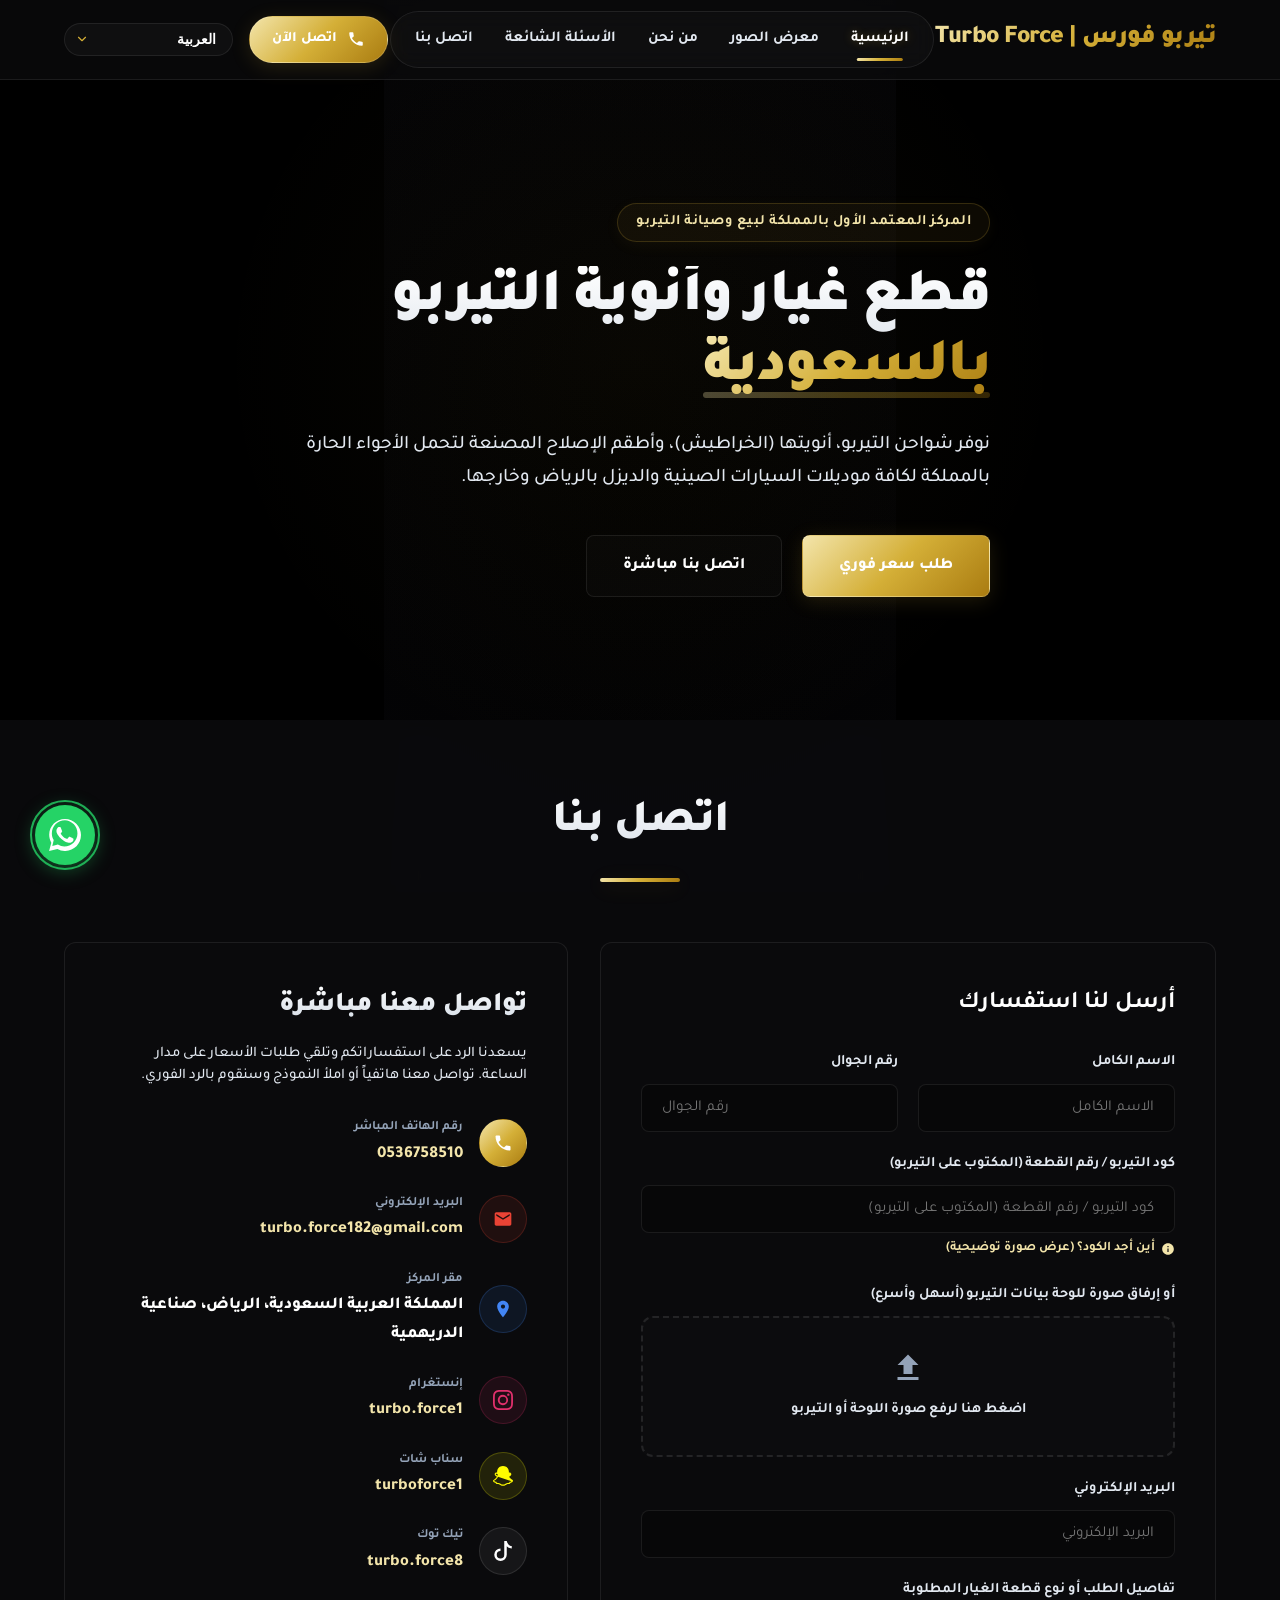
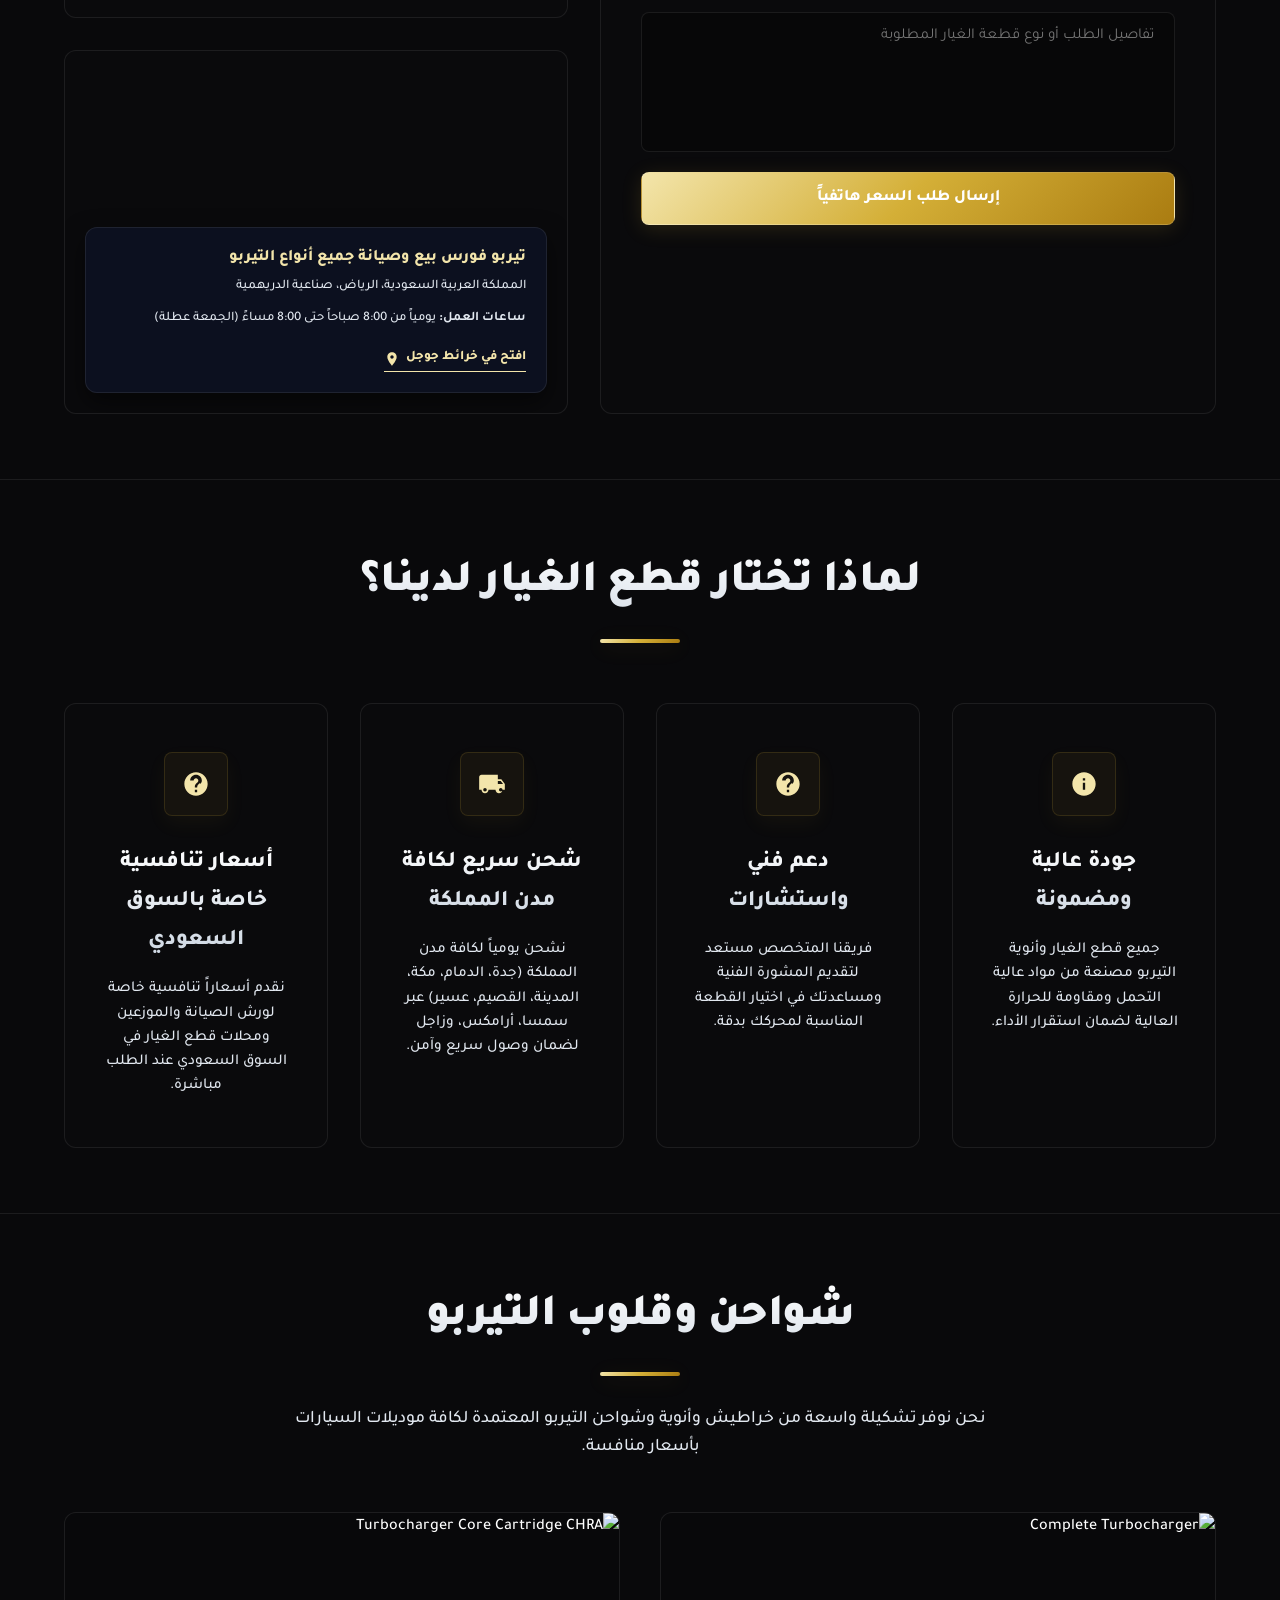
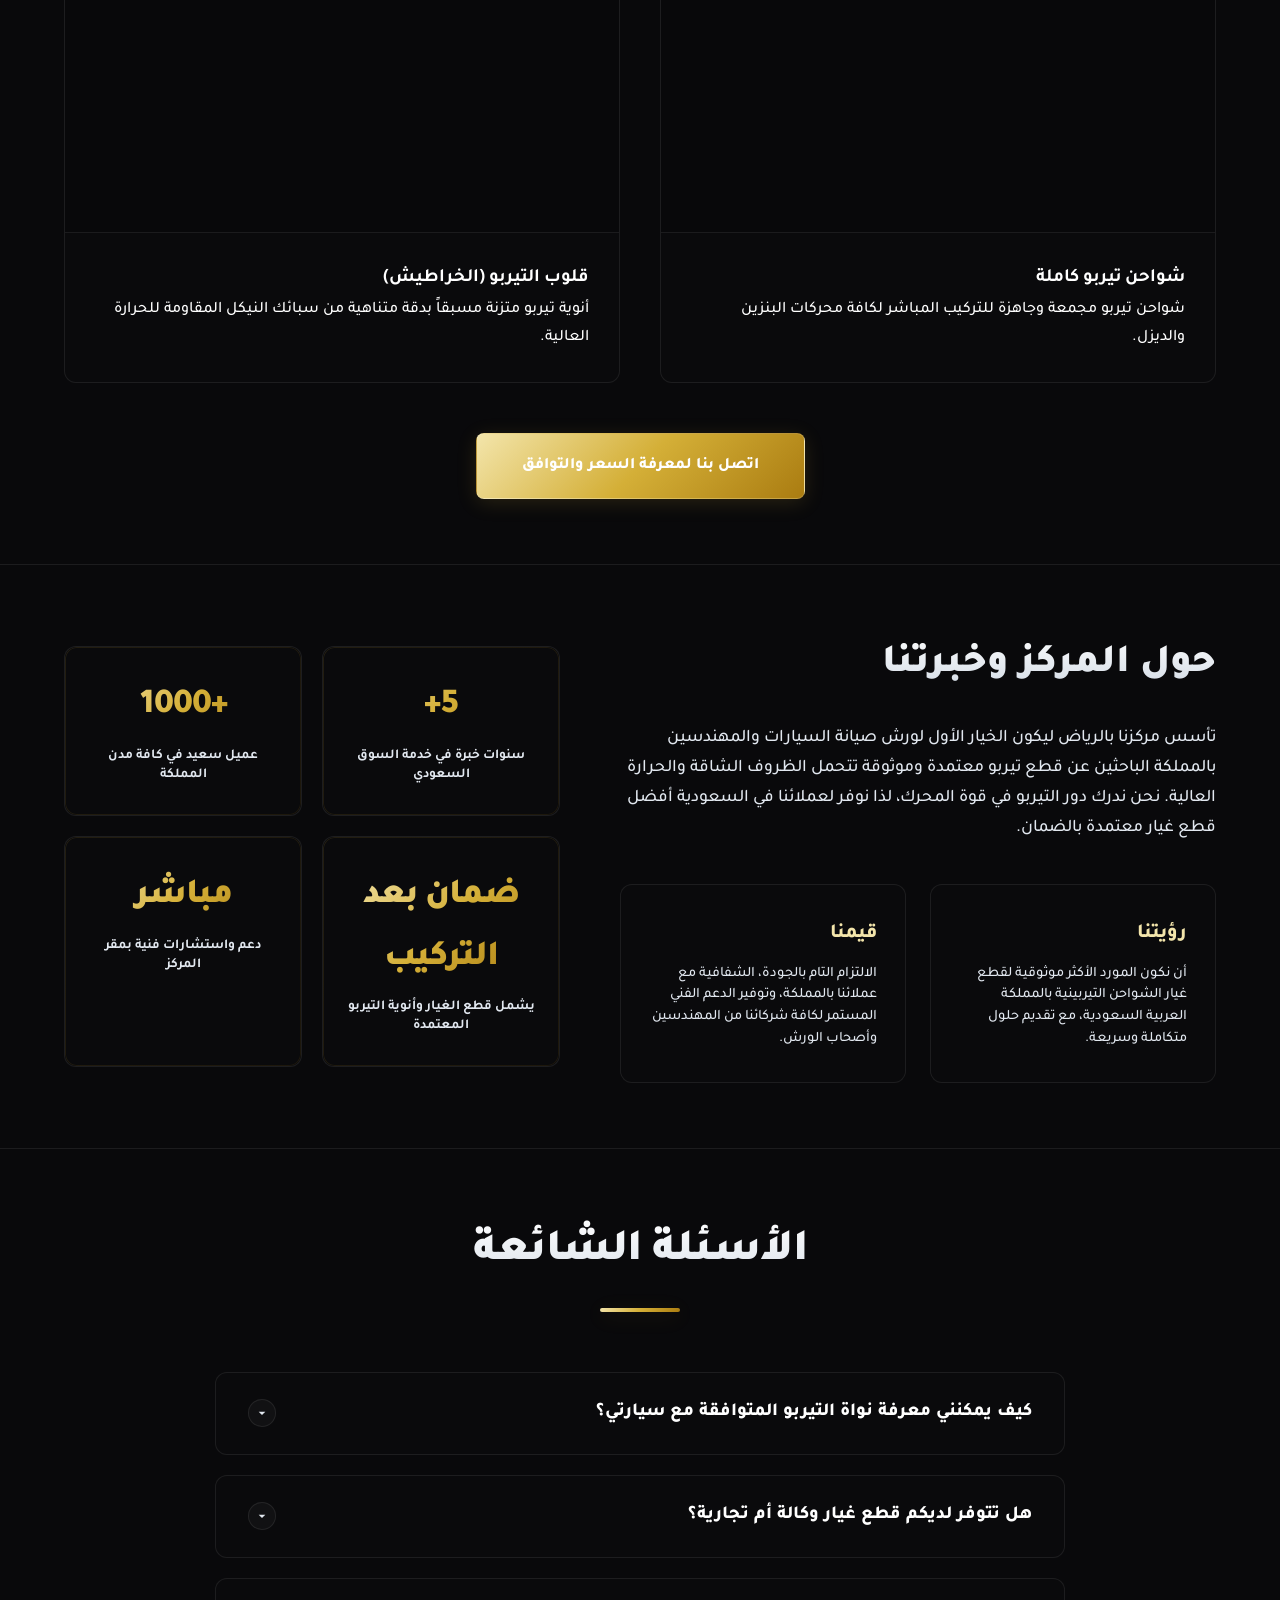
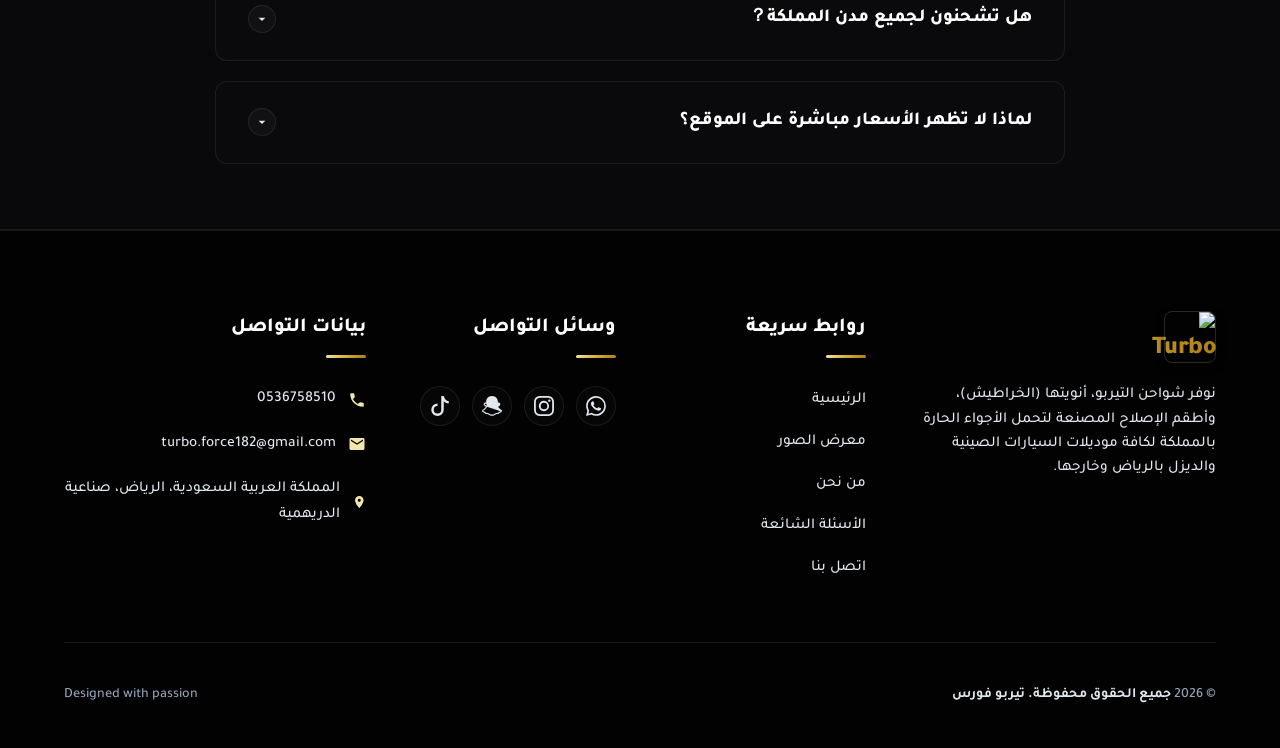
==== index.html @ 8ad0f52d "Add files via upload" ====
<!DOCTYPE html>
<html lang="ar" dir="rtl">
<head>
    <meta charset="UTF-8">
    <meta name="viewport" content="width=device-width, initial-scale=1.0">
    
    <!-- Primary SEO Meta Tags -->
    <title>تيربو فورس | بيع وصيانة شواحن التيربو في الرياض والسعودية | Turbo Force KSA</title>
    <meta name="description" content="تيربو فورس هو المركز الأول بالمملكة لبيع وصيانة شواحن وقلوب التيربو (الخراطيش) لجميع السيارات الصينية والديزل بالرياض وكافة مدن السعودية. اتصل بنا الآن 0536758510 للفحص الفوري وعرض السعر.">
    <meta name="keywords" content="تيربو فورس السعودية, ورشة تيربو الرياض, صيانة تيربو الرياض, تصليح تيربو بالرياض, بيع شواحن تيربو السعودية, خراطيش تيربو الرياض, تيربو سيارات صينية, تيربو ديزل الرياض, تيربو شانجان السعودية, تيربو هافال الرياض, تيربو جلي السعودية, قطع غيار تيربو الرياض, قلب تيربو الرياض, شاحن توربيني السعودية, صيانة تيربو جدة, صيانة تيربو الدمام, تصليح تيربو السعودية, قطع غيار سيارات صينية الرياض, Turbo Force KSA, Turbo Force Riyadh, Changan Turbo Saudi, Haval Turbo Riyadh, Geely Turbo Saudi, Turbo repair Saudi Arabia, Turbo spares Riyadh">
    
    <!-- Open Graph / Facebook / WhatsApp Sharing Meta Tags -->
    <meta property="og:type" content="website">
    <meta property="og:url" content="https://turboforcesa.com/">
    <meta property="og:title" content="تيربو فورس | بيع وصيانة شواحن وقلوب التيربو بالسعودية | Turbo Force">
    <meta property="og:description" content="المركز المعتمد الأول في الرياض والمملكة العربية السعودية لصيانة وبيع شواحن وقلوب التيربو لجميع السيارات بأسعار منافسة وضمان فوري. اتصل بنا 0536758510.">
    <meta property="og:image" content="assets/complete_turbo.png">

    <!-- Structured Data JSON-LD (Schema.org) for Local SEO -->
    <script type="application/ld+json">
    {
      "@context": "https://schema.org",
      "@type": "AutoRepair",
      "name": "تيربو فورس - بيع وصيانة جميع أنواع التيربو",
      "image": "assets/logo.jpg",
      "url": "https://turboforcesa.com",
      "telephone": "+966536758510",
      "priceRange": "$$",
      "address": {
        "@type": "PostalAddress",
        "streetAddress": "صناعية الدريهمية",
        "addressLocality": "الرياض",
        "addressCountry": "SA"
      },
      "geo": {
        "@type": "GeoCoordinates",
        "latitude": 24.5925016,
        "longitude": 46.7028356
      },
      "openingHoursSpecification": {
        "@type": "OpeningHoursSpecification",
        "dayOfWeek": [
          "Monday",
          "Tuesday",
          "Wednesday",
          "Thursday",
          "Saturday",
          "Sunday"
        ],
        "opens": "08:00",
        "closes": "20:00"
      }
    }
    </script>
    
    <!-- Stylesheets -->
    <link rel="stylesheet" href="style.css">
    
    <!-- JavaScript Application Logic -->
    <script src="translations.js" defer></script>
    <script src="app.js" defer></script>
</head>
<body>

    <!-- Header & Navigation -->
    <header>
        <div class="container">
            <a href="#home" class="logo" aria-label="Turbo Force Home" data-i18n="company_name">
                تيربو فورس | Turbo Force
            </a>

            <nav class="nav-links" id="navLinks">
                <a href="#home" class="active" data-i18n="nav_home">الرئيسية</a>
                <a href="#gallery" data-i18n="nav_gallery">معرض الصور</a>
                <a href="#about" data-i18n="nav_about">من نحن</a>
                <a href="#faq" data-i18n="nav_faq">الأسئلة الشائعة</a>
                <a href="#contact" data-i18n="nav_contact">اتصل بنا</a>
            </nav>

            <div class="header-actions">
                <!-- Direct Phone calling trigger -->
                <a href="tel:0536758510" class="phone-btn">
                    <svg viewBox="0 0 24 24">
                        <path d="M6.62 10.79c1.44 2.83 3.76 5.14 6.59 6.59l2.2-2.2c.27-.27.67-.36 1.02-.24 1.12.37 2.33.57 3.57.57.55 0 1 .45 1 1V20c0 .55-.45 1-1 1-9.39 0-17-7.61-17-17 0-.55.45-1 1-1h3.5c.55 0 1 .45 1 1 0 1.25.2 2.45.57 3.57.11.35.03.74-.25 1.02l-2.2 2.2z"/>
                    </svg>
                    <span data-i18n="call_now">اتصل الآن</span>
                </a>

                <!-- Language Switcher -->
                <select class="lang-select" id="langSelect" aria-label="Language Selector">
                    <option value="ar">العربية</option>
                    <option value="en">English</option>
                    <option value="bn">বাংলা (Bengali)</option>
                    <option value="hi">हिन्दी (Hindi)</option>
                    <option value="ur">اردو (Urdu)</option>
                    <option value="zh">中文 (Chinese)</option>
                    <option value="fr">Français (French)</option>
                    <option value="de">Deutsch (German)</option>
                    <option value="es">Español (Spanish)</option>
                </select>

                <!-- Hamburger menu (mobile) -->
                <div class="menu-toggle" id="menuToggle">
                    <span></span>
                    <span></span>
                    <span></span>
                </div>
            </div>
        </div>
    </header>

    <!-- Hero Section -->
    <section class="hero" id="home">
        <div class="container">
            <div class="hero-content">
                <span class="hero-tag" data-i18n="hero_tag">المركز المعتمد الأول بالمملكة لبيع وصيانة التيربو</span>
                <h1 data-i18n="hero_title">قطع غيار وأنوية التيربو <span>بالسعودية</span></h1>
                <p data-i18n="hero_desc">نوفر شواحن التيربو، أنويتها (الخراطيش)، وأطقم الإصلاح المصنعة لتحمل الأجواء الحارة بالمملكة لكافة موديلات السيارات الصينية والديزل بالرياض وخارجها.</p>
                <div class="hero-buttons">
                    <a href="#contact" class="btn btn-primary" data-i18n="hero_cta_products">طلب سعر فوري</a>
                    <a href="tel:0536758510" class="btn btn-secondary" data-i18n="hero_cta_call">اتصل بنا مباشرة</a>
                </div>
            </div>
        </div>
    </section>

    <!-- Contact Us & Location Section (Merged to prevent vertical gaps and optimize layout balance) -->
    <section class="contact section-padding" id="contact" style="background-color: var(--bg-secondary);">
        <div class="container">
            <h2 class="section-title" data-i18n="nav_contact">اتصل بنا</h2>
            <div class="contact-wrapper">
                
                <!-- Contact Form column (Right on RTL) -->
                <div class="contact-form-container">
                    <h3 style="font-size: 1.5rem; font-weight: 700; margin-bottom: 25px;" data-i18n="contact_form_title">أرسل لنا استفسارك</h3>
                    <form class="contact-form" id="contactForm">
                        <div class="form-group">
                            <label for="clientName" data-i18n="form_name">الاسم الكامل</label>
                            <input type="text" id="clientName" required data-i18n-placeholder="form_name">
                        </div>
                        <div class="form-group">
                            <label for="clientPhone" data-i18n="form_phone">رقم الجوال</label>
                            <input type="tel" id="clientPhone" required data-i18n-placeholder="form_phone">
                        </div>
                        <div class="form-group full-width">
                            <label for="clientTurboCode" data-i18n="form_turbo_code">كود التيربو / رقم القطعة (المكتوب على التيربو)</label>
                            <div class="turbo-code-input-wrapper" style="position: relative; display: flex; flex-direction: column; gap: 4px;">
                                <input type="text" id="clientTurboCode" data-i18n-placeholder="form_turbo_code">
                                <button type="button" class="btn-guide-toggle" id="guideToggle">
                                    <svg viewBox="0 0 24 24" style="width: 14px; height: 14px; fill: currentColor;"><path d="M12 2C6.48 2 2 6.48 2 12s4.48 10 10 10 10-4.48 10-10S17.52 2 12 2zm1 15h-2v-6h2v6zm0-8h-2V7h2v2z"/></svg>
                                    <span data-i18n="show_guide">أين أجد الكود؟ (عرض صورة توضيحية)</span>
                                </button>
                                <div class="turbo-guide-image-container" id="turboGuideContainer">
                                    <!-- Tabs Buttons for locations -->
                                    <div class="guide-tabs" style="display: flex; gap: 8px; margin-bottom: 12px; justify-content: center; flex-wrap: wrap;">
                                        <button type="button" class="guide-tab-btn active" data-guide-index="1">
                                            <span data-i18n="guide_tab_1">الموضع 1: غطاء الألمنيوم</span>
                                        </button>
                                        <button type="button" class="guide-tab-btn" data-guide-index="2">
                                            <span data-i18n="guide_tab_2">الموضع 2: قلب التيربو (CHRA)</span>
                                        </button>
                                        <button type="button" class="guide-tab-btn" data-guide-index="3">
                                            <span data-i18n="guide_tab_3">الموضع 3: محفور على الحديد</span>
                                        </button>
                                    </div>
                                    
                                    <!-- Image Views -->
                                    <div class="guide-image-view" style="display: flex; justify-content: center; align-items: center; flex-direction: column; width: 100%;">
                                        <img id="guideImage" src="assets/turbo_plate_1.png" alt="Turbo Identification Plate Guide">
                                        <p id="guideImageCaption" class="guide-caption" data-i18n="guide_caption_1" style="font-size: 0.8rem; color: var(--text-secondary); margin-top: 8px; font-weight: 500; text-align: center;">
                                            ابحث عن اللوحة المعدنية المثبتة على غطاء الألمنيوم الخارجي للتيربو (المكثف)، وانسخ الأرقام المسجلة.
                                        </p>
                                    </div>
                                </div>
                            </div>
                        </div>
                        <!-- Beautiful File Upload Container -->
                        <div class="form-group full-width">
                            <label data-i18n="form_upload_label">أو إرفاق صورة للوحة بيانات التيربو (أسهل وأسرع)</label>
                            <div class="file-upload-wrapper">
                                <input type="file" id="clientTurboImage" accept="image/*" style="display: none;">
                                <label for="clientTurboImage" class="file-upload-label">
                                    <svg viewBox="0 0 24 24">
                                        <path d="M9 16h6v-6h4l-7-7-7 7h4zm-4 2h14v2H5z"/>
                                    </svg>
                                    <span data-i18n="upload_btn_text">اضغط هنا لرفع صورة اللوحة أو التيربو</span>
                                </label>
                                <div class="upload-preview-container" id="uploadPreviewContainer">
                                    <!-- Populated dynamically by app.js -->
                                </div>
                            </div>
                        </div>
                        <div class="form-group full-width">
                            <label for="clientEmail" data-i18n="form_email">البريد الإلكتروني</label>
                            <input type="email" id="clientEmail" data-i18n-placeholder="form_email">
                        </div>
                        <div class="form-group full-width">
                            <label for="clientMessage" data-i18n="form_message">تفاصيل الطلب أو نوع قطعة الغيار المطلوبة</label>
                            <textarea id="clientMessage" required data-i18n-placeholder="form_message"></textarea>
                        </div>
                        <button type="submit" class="form-submit-btn">
                            <span data-i18n="form_submit">إرسال طلب السعر هاتفياً</span>
                        </button>
                        <div class="form-feedback" id="formFeedback" data-i18n="form_success_msg">
                            تم استلام استفسارك بنجاح! سنقوم بالاتصال بك هاتفياً في أقرب وقت لتزويدك بعرض السعر المناسب.
                        </div>
                    </form>
                </div>

                <!-- Info & Map Sidebar (Left on RTL) -->
                <div class="contact-sidebar">
                    
                    <!-- Contact Details Card -->
                    <div class="contact-info-card">
                        <div class="contact-info-title">
                            <h3 data-i18n="contact_title">تواصل معنا مباشرة</h3>
                            <p data-i18n="contact_info_desc">يسعدنا الرد على استفساراتكم وتلقي طلبات الأسعار على مدار الساعة. تواصل معنا هاتفياً أو املأ النموذج وسنقوم بالرد الفوري.</p>
                        </div>

                        <div class="contact-details">
                            <!-- Phone detail -->
                            <div class="contact-detail-item">
                                <div class="contact-detail-icon icon-phone">
                                    <svg viewBox="0 0 24 24">
                                        <path d="M6.62 10.79c1.44 2.83 3.76 5.14 6.59 6.59l2.2-2.2c.27-.27.67-.36 1.02-.24 1.12.37 2.33.57 3.57.57.55 0 1 .45 1 1V20c0 .55-.45 1-1 1-9.39 0-17-7.61-17-17 0-.55.45-1 1-1h3.5c.55 0 1 .45 1 1 0 1.25.2 2.45.57 3.57.11.35.03.74-.25 1.02l-2.2 2.2z"/>
                                    </svg>
                                </div>
                                <div class="contact-detail-text">
                                    <h5 data-i18n="contact_label_phone">رقم الهاتف المباشر</h5>
                                    <p><a href="tel:0536758510">0536758510</a></p>
                                </div>
                            </div>

                            <!-- Email detail -->
                            <div class="contact-detail-item">
                                <div class="contact-detail-icon icon-email">
                                    <svg viewBox="0 0 24 24">
                                        <path d="M20 4H4c-1.1 0-1.99.9-1.99 2L2 18c0 1.1.9 2 2 2h16c1.1 0 2-.9 2-2V6c0-1.1-.9-2-2-2zm0 4l-8 5-8-5V6l8 5 8-5v2z"/>
                                    </svg>
                                </div>
                                <div class="contact-detail-text">
                                    <h5 data-i18n="contact_label_email">البريد الإلكتروني</h5>
                                    <p><a href="mailto:turbo.force182@gmail.com">turbo.force182@gmail.com</a></p>
                                </div>
                            </div>

                            <!-- Address detail -->
                            <div class="contact-detail-item">
                                <div class="contact-detail-icon icon-address">
                                    <svg viewBox="0 0 24 24">
                                        <path d="M12 2C8.13 2 5 5.13 5 9c0 5.25 7 13 7 13s7-7.75 7-13c0-3.87-3.13-7-7-7zm0 9.5c-1.38 0-2.5-1.12-2.5-2.5s1.12-2.5 2.5-2.5 2.5 1.12 2.5 2.5-1.12 2.5-2.5 2.5z"/>
                                    </svg>
                                </div>
                                <div class="contact-detail-text">
                                    <h5 data-i18n="contact_label_address">مقر المركز</h5>
                                    <p data-i18n="contact_address_val">المملكة العربية السعودية، الرياض، صناعية الدريهمية</p>
                                </div>
                            </div>

                            <!-- Instagram detail -->
                            <div class="contact-detail-item">
                                <div class="contact-detail-icon icon-instagram">
                                    <svg viewBox="0 0 16 16" style="fill: currentColor; width: 20px; height: 20px;">
                                        <path d="M8 0C5.829 0 5.556.01 4.703.048 3.85.088 3.269.222 2.76.42a3.9 3.9 0 0 0-1.417.923A3.9 3.9 0 0 0 .42 2.76C.222 3.268.087 3.85.048 4.7.01 5.555 0 5.827 0 8.001c0 2.172.01 2.444.048 3.297.04.852.174 1.433.372 1.942.205.526.478.972.923 1.417.444.445.89.719 1.416.923.51.198 1.09.333 1.942.372C5.555 15.99 5.827 16 8 16s2.444-.01 3.298-.048c.851-.04 1.434-.174 1.943-.372a3.9 3.9 0 0 0 1.416-.923c.445-.445.718-.891.923-1.417.197-.509.332-1.09.372-1.942C15.99 10.445 16 10.173 16 8s-.01-2.445-.048-3.299c-.04-.851-.175-1.433-.372-1.941a3.9 3.9 0 0 0-.923-1.417A3.9 3.9 0 0 0 13.24.42c-.51-.198-1.092-.333-1.943-.372C10.443.01 10.172 0 7.998 0zm-.717 1.442h.718c2.136 0 2.389.007 3.232.046.78.035 1.204.166 1.486.275.373.145.64.319.92.599s.453.546.598.92c.11.281.24.705.275 1.485.039.843.047 1.096.047 3.231s-.008 2.389-.047 3.232c-.035.78-.166 1.203-.275 1.485a2.5 2.5 0 0 1-.599.919c-.28.28-.546.453-.92.598-.28.11-.704.24-1.485.276-.843.038-1.096.047-3.232.047s-2.39-.009-3.233-.047c-.78-.036-1.203-.166-1.485-.276a2.5 2.5 0 0 1-.92-.598 2.5 2.5 0 0 1-.6-.92c-.109-.281-.24-.705-.275-1.485-.038-.843-.046-1.096-.046-3.233s.008-2.388.046-3.231c.036-.78.166-1.204.276-1.486.145-.373.319-.64.599-.92s.546-.453.92-.598c.282-.11.705-.24 1.485-.276.738-.034 1.024-.044 2.515-.045zm4.988 1.328a.96.96 0 1 0 0 1.92.96.96 0 0 0 0-1.92m-4.27 1.122a4.109 4.109 0 1 0 0 8.217 4.109 4.109 0 0 0 0-8.217m0 1.441a2.667 2.667 0 1 1 0 5.334 2.667 2.667 0 0 1 0-5.334"/>
                                     </svg>
                                </div>
                                <div class="contact-detail-text">
                                     <h5 data-i18n="contact_label_instagram">إنستغرام</h5>
                                     <p><a href="https://www.instagram.com/turbo.force1?igsh=MWlwaDhmZG5mZGZwcg==" target="_blank">turbo.force1</a></p>
                                </div>
                            </div>

                            <!-- Snapchat detail -->
                            <div class="contact-detail-item">
                                <div class="contact-detail-icon icon-snapchat">
                                    <svg viewBox="0 0 16 16" style="fill: currentColor; width: 20px; height: 20px;">
                                         <path d="M15.943 11.526c-.111-.303-.323-.465-.564-.599a1 1 0 0 0-.123-.064l-.219-.111c-.752-.399-1.339-.902-1.746-1.498a3.4 3.4 0 0 1-.3-.531c-.034-.1-.032-.156-.008-.207a.3.3 0 0 1 .097-.1c.129-.086.262-.173.352-.231.162-.104.289-.187.371-.245.309-.216.525-.446.66-.702a1.4 1.4 0 0 0 .069-1.16c-.205-.538-.713-.872-1.329-.872a1.8 1.8 0 0 0-.487.065c.006-.368-.002-.757-.035-1.139-.116-1.344-.587-2.048-1.077-2.61a4.3 4.3 0 0 0-1.095-.881C9.764.216 8.92 0 7.999 0s-1.76.216-2.505.641c-.412.232-.782.53-1.097.883-.49.562-.96 1.267-1.077 2.61-.033.382-.04.772-.036 1.138a1.8 1.8 0 0 0-.487-.065c-.615 0-1.124.335-1.328.873a1.4 1.4 0 0 0 .067 1.161c.136.256.352.486.66.701.082.058.21.14.371.246l.339.221a.4.4 0 0 1 .109.11c.026.053.027.11-.012.217a3.4 3.4 0 0 1-.295.52c-.398.583-.968 1.077-1.696 1.472-.385.204-.786.34-.955.8-.128.348-.044.743.28 1.075q.18.189.409.31a4.4 4.4 0 0 0 1 .4.7.7 0 0 1 .202.09c.118.104.102.26.259.488q.12.178.296.3c.33.229.701.243 1.095.258.355.014.758.03 1.217.18.19.064.389.186.618.328.55.338 1.305.802 2.566.802 1.262 0 2.02-.466 2.576-.806.227-.14.424-.26.609-.321.46-.152.863-.168 1.218-.181.393-.015.764-.03 1.095-.258a1.14 1.14 0 0 0 .336-.368c.114-.192.11-.327.217-.42a.6.6 0 0 1 .19-.087 4.5 4.5 0 0 0 1.014-.404c.16-.087.306-.2.429-.336l.004-.005c.304-.325.38-.709.256-1.047m-1.121.602c-.684.378-1.139.337-1.493.565-.3.193-.122.61-.34.76-.269.186-1.061-.012-2.085.326-.845.279-1.384 1.082-2.903 1.082s-2.045-.801-2.904-1.084c-1.022-.338-1.816-.14-2.084-.325-.218-.15-.041-.568-.341-.761-.354-.228-.809-.187-1.492-.563-.436-.24-.189-.39-.044-.46 2.478-1.199 2.873-3.05 2.89-3.188.022-.166.045-.297-.138-.466-.177-.164-.962-.65-1.18-.802-.36-.252-.52-.503-.402-.812.082-.214.281-.295.49-.295a1 1 0 0 1 0 2"/>
                                     </svg>
                                </div>
                                <div class="contact-detail-text">
                                     <h5 data-i18n="contact_label_snapchat">سناب شات</h5>
                                     <p><a href="https://www.snapchat.com/add/turboforce1?share_id=UqCqIdWN4Sw&amp;locale=ar-EG" target="_blank">turboforce1</a></p>
                                </div>
                            </div>

                            <!-- TikTok detail -->
                            <div class="contact-detail-item">
                                <div class="contact-detail-icon icon-tiktok">
                                    <svg viewBox="0 0 16 16" style="fill: currentColor; width: 20px; height: 20px;">
                                        <path d="M9 0h1.98c.144.715.54 1.617 1.235 2.512C12.895 3.389 13.797 4 15 4v2c-1.753 0-3.07-.814-4-1.829V11a5 5 0 1 1-5-5v2a3 3 0 1 0 3 3V0Z"/>
                                    </svg>
                                </div>
                                <div class="contact-detail-text">
                                    <h5 data-i18n="contact_label_tiktok">تيك توك</h5>
                                    <p><a href="https://www.tiktok.com/@turbo.force8?_r=1&_t=ZS-97OKf2y98EO" target="_blank">turbo.force8</a></p>
                                </div>
                            </div>
                        </div>
                    </div>

                    <!-- Map Container -->
                    <div class="map-container">
                        <!-- Embedded Google Map centered on Riyadh Ad Diraihimiyah Area -->
                        <iframe src="https://www.google.com/maps/embed?pb=!1m18!1m12!1m3!1d3627.904217248724!2d46.7028356!3d24.5925016!2m3!1f0!2f0!3f0!3m2!1i1024!2i768!4f13.1!3m3!1m2!1s0x3e2f0fb9bfaec3ed%3A0x846fd3ffdedf715b!2z2LXYhtin2LnZitipINin2YTYr9ix2YrZh9mF2YrYqSDZhNi12YrYp9mG2Kkg2KfZhNiz2YrYp9ix2KfYqg!5e0!3m2!1sar!2ssa!4v1782031423521!5m2!1sar!2ssa" allowfullscreen="" loading="lazy" referrerpolicy="no-referrer-when-downgrade"></iframe>
                        <!-- Map Info Card Overlay -->
                        <div class="map-card">
                            <h4>تيربو فورس بيع وصيانة جميع أنواع التيربو</h4>
                            <p>المملكة العربية السعودية، الرياض، صناعية الدريهمية</p>
                            <p style="margin-bottom: 15px;"><strong>ساعات العمل:</strong> يومياً من 8:00 صباحاً حتى 8:00 مساءً (الجمعة عطلة)</p>
                            <a href="https://www.google.com/maps/place/%D8%B5%D9%86%D8%A7%D8%B9%D9%8A%D8%A9+%D8%A7%D9%84%D8%AF%D8%B1%D9%8A%D9%87%D9%85%D9%8A%D8%A9+%D9%84%D8%B5%D9%8a%D8%A7%D9%86%D8%A9+%D8%A7%D9%84%D8%B3%D9%8A%D8%A7%D8%B1%D8%A7%D8%AA%E2%80%AD/@24.5925016,46.7028356" target="_blank" class="map-btn">
                                <span>افتح في خرائط جوجل</span>
                                <svg viewBox="0 0 24 24" style="width: 16px; height: 16px; fill: currentColor;"><path d="M12 2C8.13 2 5 5.13 5 9c0 5.25 7 13 7 13s7-7.75 7-13c0-3.87-3.13-7-7-7zm0 9.5c-1.38 0-2.5-1.12-2.5-2.5s1.12-2.5 2.5-2.5 2.5 1.12 2.5 2.5-1.12 2.5-2.5 2.5z"/></svg>
                            </a>
                        </div>
                    </div>

                </div>

            </div>
        </div>
    </section>

    <!-- Features Section -->
    <section class="features section-padding">
        <div class="container">
            <h2 class="section-title" data-i18n="features_title">لماذا تختار قطع الغيار لدينا؟</h2>
            <div class="features-grid">
                <!-- Feature 1 -->
                <div class="feature-card">
                    <div class="feature-icon">
                        <svg viewBox="0 0 24 24">
                            <path d="M12 2C6.48 2 2 6.48 2 12s4.48 10 10 10 10-4.48 10-10S17.52 2 12 2zm1 15h-2v-6h2v6zm0-8h-2V7h2v2z"/>
                        </svg>
                    </div>
                    <h3 data-i18n="feat_1_title">جودة عالية ومضمونة</h3>
                    <p data-i18n="feat_1_desc">جميع قطع الغيار وأنوية التيربو مصنعة من مواد عالية التحمل ومقاومة للحرارة العالية لضمان استقرار الأداء.</p>
                </div>
                <!-- Feature 2 -->
                <div class="feature-card">
                    <div class="feature-icon">
                        <svg viewBox="0 0 24 24">
                            <path d="M12 2C6.48 2 2 6.48 2 12s4.48 10 10 10 10-4.48 10-10S17.52 2 12 2zm1 17h-2v-2h2v2zm2.07-7.75l-.9.92C13.45 12.9 13 13.5 13 15h-2v-.5c0-1.1.45-2.1 1.17-2.83l1.24-1.26c.37-.36.59-.86.59-1.41 0-1.1-.9-2-2-2s-2 .9-2 2H7c0-2.76 2.24-5 5-5s5 2.24 5 5c0 1.04-.42 1.99-1.07 2.75z"/>
                        </svg>
                    </div>
                    <h3 data-i18n="feat_2_title">دعم فني واستشارات</h3>
                    <p data-i18n="feat_2_desc">فريقنا المتخصص مستعد لتقديم المشورة الفنية ومساعدتك في اختيار القطعة المناسبة لمحركك بدقة.</p>
                </div>
                <!-- Feature 3 -->
                <div class="feature-card">
                    <div class="feature-icon">
                        <svg viewBox="0 0 24 24">
                            <path d="M20 8h-3V4H3c-1.1 0-2 .9-2 2v11h2c0 1.66 1.34 3 3 3s3-1.34 3-3h6c0 1.66 1.34 3 3 3s3-1.34 3-3h2v-5l-3-4zM6 18.5c-.83 0-1.5-.67-1.5-1.5s.67-1.5 1.5-1.5 1.5.67 1.5 1.5-.67 1.5-1.5 1.5zm13.5 0c-.83 0-1.5-.67-1.5-1.5s.67-1.5 1.5-1.5 1.5.67 1.5 1.5-.67 1.5-1.5 1.5zM17 12V9.5h2.5l1.97 2.5H17z"/>
                        </svg>
                    </div>
                    <h3 data-i18n="feat_3_title">شحن سريع لكافة مدن المملكة</h3>
                    <p data-i18n="feat_3_desc">نشحن يومياً لكافة مدن المملكة (جدة، الدمام، مكة، المدينة، القصيم، عسير) عبر سمسا، أرامكس، وزاجل لضمان وصول سريع وآمن.</p>
                </div>
                <!-- Feature 4 -->
                <div class="feature-card">
                    <div class="feature-icon">
                        <svg viewBox="0 0 24 24">
                            <path d="M12 2C6.48 2 2 6.48 2 12s4.48 10 10 10 10-4.48 10-10S17.52 2 12 2zm1 17h-2v-2h2v2zm2.07-7.75l-.9.92C13.45 12.9 13 13.5 13 15h-2v-.5c0-1.1.45-2.1 1.17-2.83l1.24-1.26c.37-.36.59-.86.59-1.41 0-1.1-.9-2-2-2s-2 .9-2 2H7c0-2.76 2.24-5 5-5s5 2.24 5 5c0 1.04-.42 1.99-1.07 2.75z"/>
                        </svg>
                    </div>
                    <h3 data-i18n="feat_4_title">أسعار تنافسية خاصة بالسوق السعودي</h3>
                    <p data-i18n="feat_4_desc">نقدم أسعاراً تنافسية خاصة لورش الصيانة والموزعين ومحلات قطع الغيار في السوق السعودي عند الطلب مباشرة.</p>
                </div>
            </div>
        </div>
    </section>

    <!-- Product Gallery Section -->
    <section class="gallery-section section-padding" id="gallery" style="background-color: var(--bg-secondary);">
        <div class="container">
            <h2 class="section-title" data-i18n="gallery_title">شواحن وقلوب التيربو</h2>
            <p style="text-align: center; max-width: 700px; margin: -30px auto 50px; color: var(--text-secondary); font-size: 1.1rem; line-height: 1.6;" data-i18n="gallery_desc">
                نحن نوفر تشكيلة واسعة من خراطيش وأنوية وشواحن التيربو المعتمدة لكافة موديلات السيارات بأسعار منافسة.
            </p>
            
            <div class="gallery-grid">
                <!-- Gallery Item 1: Complete Turbos -->
                <div class="gallery-card">
                    <div class="gallery-img-wrapper">
                        <img src="assets/complete_turbo.png" alt="Complete Turbocharger">
                    </div>
                    <div class="gallery-info">
                        <h3 data-i18n="gallery_item1_title">شواحن تيربو كاملة</h3>
                        <p data-i18n="gallery_item1_desc">شواحن تيربو مجمعة وجاهزة للتركيب المباشر لكافة محركات البنزين والديزل.</p>
                    </div>
                </div>

                <!-- Gallery Item 2: Turbo Cores -->
                <div class="gallery-card">
                    <div class="gallery-img-wrapper">
                        <img src="assets/turbo_core_cartridge.png" alt="Turbocharger Core Cartridge CHRA">
                    </div>
                    <div class="gallery-info">
                        <h3 data-i18n="gallery_item2_title">قلب التيربو (الخراطيش)</h3>
                        <p data-i18n="gallery_item2_desc">أنوية تيربو متزنة مسبقاً بدقة متناهية من سبائك النيكل المقاومة للحرارة العالية.</p>
                    </div>
                </div>
            </div>

            <!-- Centralized Contact Call-to-action button -->
            <div style="text-align: center;">
                <a href="#contact" class="btn btn-primary" style="padding: 18px 45px; border-radius: var(--radius-sm); font-weight: 800; text-transform: uppercase;" data-i18n="gallery_cta">اتصل بنا لمعرفة السعر والتوافق</a>
            </div>
        </div>
    </section>


    <!-- About Us Section -->
    <section class="about section-padding" id="about">
        <div class="container">
            <div class="about-wrapper">
                
                <!-- Text Content Column -->
                <div class="about-content">
                    <h2 data-i18n="about_title">حول المركز وخبرتنا</h2>
                    <p data-i18n="about_desc">تأسس مركزنا بالرياض ليكون الخيار الأول لورش صيانة السيارات والمهندسين بالمملكة الباحثين عن قطع تيربو معتمدة وموثوقة تتحمل الظروف الشاقة والحرارة العالية. نحن ندرك دور التيربو في قوة المحرك، لذا نوفر لعملائنا في السعودية أفضل قطع غيار معتمدة بالضمان.</p>
                    <div class="about-grid">
                        <div class="about-item">
                            <h4 data-i18n="about_item1_title">رؤيتنا</h4>
                            <p data-i18n="about_item1_desc">أن نكون المورد الأكثر موثوقية لقطع غيار الشواحن التيربينية بالمملكة العربية السعودية، مع تقديم حلول متكاملة وسريعة.</p>
                        </div>
                        <div class="about-item">
                            <h4 data-i18n="about_item2_title">قيمنا</h4>
                            <p data-i18n="about_item2_desc">الالتزام التام بالجودة، الشفافية مع عملائنا بالمملكة، وتوفير الدعم الفني المستمر لكافة شركائنا من المهندسين وأصحاب الورش.</p>
                        </div>
                    </div>
                </div>

                <!-- Statistics Grid Column -->
                <div class="about-stats-container">
                    <div class="about-stats-grid">
                        <div class="stat-card">
                            <h3 class="stat-number" data-i18n="stat_1_val">5+</h3>
                            <p class="stat-label" data-i18n="stat_1_label">سنوات خبرة في خدمة السوق السعودي</p>
                        </div>
                        <div class="stat-card">
                            <h3 class="stat-number" data-i18n="stat_2_val">+1000</h3>
                            <p class="stat-label" data-i18n="stat_2_label">عميل سعيد في كافة مدن المملكة</p>
                        </div>
                        <div class="stat-card">
                            <h3 class="stat-number" data-i18n="stat_3_val">وكالة وتجاري</h3>
                            <p class="stat-label" data-i18n="stat_3_label">خيارات قطع غيار متعددة وبضمان</p>
                        </div>
                        <div class="stat-card">
                            <h3 class="stat-number" data-i18n="stat_4_val">مباشر</h3>
                            <p class="stat-label" data-i18n="stat_4_label">دعم واستشارات فنية بمقر المركز</p>
                        </div>
                    </div>
                </div>

            </div>
        </div>
    </section>

    <!-- FAQ Section -->
    <section class="faq section-padding" id="faq" style="background-color: var(--bg-secondary);">
        <div class="container">
            <h2 class="section-title" data-i18n="faq_title">الأسئلة الشائعة</h2>
            <div class="faq-wrapper">
                
                <!-- Q1 -->
                <div class="faq-item">
                    <div class="faq-question">
                        <span data-i18n="faq_q1">كيف يمكنني معرفة نواة التيربو المتوافقة مع سيارتي؟</span>
                        <div class="faq-icon">
                            <svg viewBox="0 0 24 24"><path d="M7 10l5 5 5-5z"/></svg>
                        </div>
                    </div>
                    <div class="faq-answer">
                        <p data-i18n="faq_a1">يمكنك التحقق من الرقم التعريفي المكتوب على لوحة البيانات المعدنية للتيربو القديم (مثل رقم OEM أو رقم الموديل)، أو يمكنك ببساطة الاتصال بنا وسيقوم مهندسونا بمساعدتك فوراً.</p>
                    </div>
                </div>

                <!-- Q2 -->
                <div class="faq-item">
                    <div class="faq-question">
                        <span data-i18n="faq_q2">هل تتوفر لديكم قطع غيار وكالة أم تجارية؟</span>
                        <div class="faq-icon">
                            <svg viewBox="0 0 24 24"><path d="M7 10l5 5 5-5z"/></svg>
                        </div>
                    </div>
                    <div class="faq-answer">
                        <p data-i18n="faq_a2">نوفر خيارات متنوعة تشمل قطع التيربو من المصنع مباشرة، بالإضافة إلى قطع غيار ما بعد البيع (Aftermarket) عالية الجودة والمعتمدة كبدائل ممتازة.</p>
                    </div>
                </div>

                <!-- Q3 -->
                <div class="faq-item">
                    <div class="faq-question">
                        <span data-i18n="faq_q3">هل تشحنون لجميع مدن المملكة؟</span>
                        <div class="faq-icon">
                            <svg viewBox="0 0 24 24"><path d="M7 10l5 5 5-5z"/></svg>
                        </div>
                    </div>
                    <div class="faq-answer">
                        <p data-i18n="faq_a3">نعم، نحن نشحن إلى جميع مناطق ومدن المملكة العربية السعودية من خلال شركات الشحن المعتمدة والسريعة لتصلك الشحنة خلال 24 إلى 48 ساعة.</p>
                    </div>
                </div>

                <!-- Q4 -->
                <div class="faq-item">
                    <div class="faq-question">
                        <span data-i18n="faq_q4">لماذا لا تظهر الأسعار مباشرة على الموقع؟</span>
                        <div class="faq-icon">
                            <svg viewBox="0 0 24 24"><path d="M7 10l5 5 5-5z"/></svg>
                        </div>
                    </div>
                    <div class="faq-answer">
                        <p data-i18n="faq_a4">نظراً لتغير الأسعار الدوري وتعدد موديلات المحركات وتوافقها، نفضل تقديم عروض أسعار دقيقة ومخصصة لكل عميل عبر الهاتف لضمان حصولك على القطعة الصحيحة بأفضل سعر ممكن.</p>
                    </div>
                </div>

            </div>
        </div>
    </section>



    <!-- Footer -->
    <footer>
        <div class="container">
            <div class="footer-grid">
                
                <!-- About column -->
                <div class="footer-col footer-about">
                    <a href="#home" class="logo" aria-label="Turbo Force Home">
                        <img src="assets/logo.jpg" alt="Turbo Force Logo" class="logo-img">
                    </a>
                    <p data-i18n="hero_desc">نحن متخصصون في توفير شواحن التيربو، وأنويتها (الخراطيش)، وأطقم الإصلاح، والمتحكمات الإلكترونية بأعلى معايير الجودة لضمان أقصى أداء لمحركك.</p>
                </div>

                <!-- Links column -->
                <div class="footer-col">
                    <h4 data-i18n="footer_quick_links">روابط سريعة</h4>
                    <ul class="footer-links">
                        <li><a href="#home" data-i18n="nav_home">الرئيسية</a></li>
                        <li><a href="#gallery" data-i18n="nav_gallery">معرض الصور</a></li>
                        <li><a href="#about" data-i18n="nav_about">من نحن</a></li>
                        <li><a href="#faq" data-i18n="nav_faq">الأسئلة الشائعة</a></li>
                        <li><a href="#contact" data-i18n="nav_contact">اتصل بنا</a></li>
                    </ul>
                </div>

                <!-- Social Links column -->
                <div class="footer-col">
                    <h4 data-i18n="footer_social">وسائل التواصل</h4>
                    <div class="social-links">
                        <!-- WhatsApp Link -->
                        <a href="https://wa.me/966536758510" target="_blank" class="social-link-item link-whatsapp" title="WhatsApp">
                            <svg viewBox="0 0 16 16"><path d="M13.601 2.326A7.85 7.85 0 0 0 7.994 0C3.627 0 .068 3.558.064 7.926c0 1.399.366 2.76 1.057 3.965L0 16l4.204-1.102a7.9 7.9 0 0 0 3.79.965h.004c4.368 0 7.926-3.558 7.93-7.93A7.9 7.9 0 0 0 13.6 2.326zM7.994 14.521a6.6 6.6 0 0 1-3.356-.92l-.24-.144-2.494.654.666-2.433-.156-.251a6.56 6.56 0 0 1-1.007-3.505c0-3.626 2.957-6.584 6.591-6.584a6.56 6.56 0 0 1 4.66 1.931 6.56 6.56 0 0 1 1.928 4.66c-.004 3.639-2.961 6.592-6.592 6.592m3.615-4.934c-.197-.099-1.17-.578-1.353-.646-.182-.065-.315-.099-.445.099-.133.197-.513.646-.627.775-.114.133-.232.148-.43.05-.197-.1-.836-.308-1.592-.985-.59-.525-.985-1.175-1.103-1.372-.114-.198-.011-.304.088-.403.087-.088.197-.232.296-.346.1-.114.133-.198.198-.33.065-.134.034-.248-.015-.347-.05-.099-.445-1.076-.612-1.47-.16-.389-.323-.335-.445-.34-.114-.007-.247-.007-.38-.007a.73.73 0 0 0-.529.247c-.182.198-.691.677-.691 1.654s.71 1.916.81 2.049c.098.133 1.394 2.132 3.383 2.992.47.205.84.326 1.129.418.475.152.904.129 1.246.08.38-.058 1.171-.48 1.338-.943.164-.464.164-.86.114-.943-.049-.084-.182-.133-.38-.232"/></svg>
                        </a>
                        <!-- Instagram Link -->
                        <a href="https://www.instagram.com/turbo.force1?igsh=MWlwaDhmZG5mZGZwcg==" target="_blank" class="social-link-item link-instagram" title="Instagram">
                            <svg viewBox="0 0 16 16"><path d="M8 0C5.829 0 5.556.01 4.703.048 3.85.088 3.269.222 2.76.42a3.9 3.9 0 0 0-1.417.923A3.9 3.9 0 0 0 .42 2.76C.222 3.268.087 3.85.048 4.7.01 5.555 0 5.827 0 8.001c0 2.172.01 2.444.048 3.297.04.852.174 1.433.372 1.942.205.526.478.972.923 1.417.444.445.89.719 1.416.923.51.198 1.09.333 1.942.372C5.555 15.99 5.827 16 8 16s2.444-.01 3.298-.048c.851-.04 1.434-.174 1.943-.372a3.9 3.9 0 0 0 1.416-.923c.445-.445.718-.891.923-1.417.197-.509.332-1.09.372-1.942C15.99 10.445 16 10.173 16 8s-.01-2.445-.048-3.299c-.04-.851-.175-1.433-.372-1.941a3.9 3.9 0 0 0-.923-1.417A3.9 3.9 0 0 0 13.24.42c-.51-.198-1.092-.333-1.943-.372C10.443.01 10.172 0 7.998 0zm-.717 1.442h.718c2.136 0 2.389.007 3.232.046.78.035 1.204.166 1.486.275.373.145.64.319.92.599s.453.546.598.92c.11.281.24.705.275 1.485.039.843.047 1.096.047 3.231s-.008 2.389-.047 3.232c-.035.78-.166 1.203-.275 1.485a2.5 2.5 0 0 1-.599.919c-.28.28-.546.453-.92.598-.28.11-.704.24-1.485.276-.843.038-1.096.047-3.232.047s-2.39-.009-3.233-.047c-.78-.036-1.203-.166-1.485-.276a2.5 2.5 0 0 1-.92-.598 2.5 2.5 0 0 1-.6-.92c-.109-.281-.24-.705-.275-1.485-.038-.843-.046-1.096-.046-3.233s.008-2.388.046-3.231c.036-.78.166-1.204.276-1.486.145-.373.319-.64.599-.92s.546-.453.92-.598c.282-.11.705-.24 1.485-.276.738-.034 1.024-.044 2.515-.045zm4.988 1.328a.96.96 0 1 0 0 1.92.96.96 0 0 0 0-1.92m-4.27 1.122a4.109 4.109 0 1 0 0 8.217 4.109 4.109 0 0 0 0-8.217m0 1.441a2.667 2.667 0 1 1 0 5.334 2.667 2.667 0 0 1 0-5.334"/></svg>
                        </a>
                        <!-- Snapchat Link -->
                        <a href="https://www.snapchat.com/add/turboforce1?share_id=UqCqIdWN4Sw&amp;locale=ar-EG" target="_blank" class="social-link-item link-snapchat" title="Snapchat">
                            <svg viewBox="0 0 16 16"><path d="M15.943 11.526c-.111-.303-.323-.465-.564-.599a1 1 0 0 0-.123-.064l-.219-.111c-.752-.399-1.339-.902-1.746-1.498a3.4 3.4 0 0 1-.3-.531c-.034-.1-.032-.156-.008-.207a.3.3 0 0 1 .097-.1c.129-.086.262-.173.352-.231.162-.104.289-.187.371-.245.309-.216.525-.446.66-.702a1.4 1.4 0 0 0 .069-1.16c-.205-.538-.713-.872-1.329-.872a1.8 1.8 0 0 0-.487.065c.006-.368-.002-.757-.035-1.139-.116-1.344-.587-2.048-1.077-2.61a4.3 4.3 0 0 0-1.095-.881C9.764.216 8.92 0 7.999 0s-1.76.216-2.505.641c-.412.232-.782.53-1.097.883-.49.562-.96 1.267-1.077 2.61-.033.382-.04.772-.036 1.138a1.8 1.8 0 0 0-.487-.065c-.615 0-1.124.335-1.328.873a1.4 1.4 0 0 0 .067 1.161c.136.256.352.486.66.701.082.058.21.14.371.246l.339.221a.4.4 0 0 1 .109.11c.026.053.027.11-.012.217a3.4 3.4 0 0 1-.295.52c-.398.583-.968 1.077-1.696 1.472-.385.204-.786.34-.955.8-.128.348-.044.743.28 1.075q.18.189.409.31a4.4 4.4 0 0 0 1 .4.7.7 0 0 1 .202.09c.118.104.102.26.259.488q.12.178.296.3c.33.229.701.243 1.095.258.355.014.758.03 1.217.18.19.064.389.186.618.328.55.338 1.305.802 2.566.802 1.262 0 2.02-.466 2.576-.806.227-.14.424-.26.609-.321.46-.152.863-.168 1.218-.181.393-.015.764-.03 1.095-.258a1.14 1.14 0 0 0 .336-.368c.114-.192.11-.327.217-.42a.6.6 0 0 1 .19-.087 4.5 4.5 0 0 0 1.014-.404c.16-.087.306-.2.429-.336l.004-.005c.304-.325.38-.709.256-1.047M14.822 12.128c-.684.378-1.139.337-1.493.565-.3.193-.122.61-.34.76-.269.186-1.061-.012-2.085.326-.845.279-1.384 1.082-2.903 1.082s-2.045-.801-2.904-1.084c-1.022-.338-1.816-.14-2.084-.325-.218-.15-.041-.568-.341-.761-.354-.228-.809-.187-1.492-.563-.436-.24-.189-.39-.044-.46 2.478-1.199 2.873-3.05 2.89-3.188.022-.166.045-.297-.138-.466-.177-.164-.962-.65-1.18-.802-.36-.252-.52-.503-.402-.812.082-.214.281-.295.49-.295a1 1 0 0 1 0 2"/></svg>
                        </a>
                        <!-- TikTok Link -->
                        <a href="https://www.tiktok.com/@turbo.force8?_r=1&_t=ZS-97OKf2y98EO" target="_blank" class="social-link-item link-tiktok" title="TikTok">
                            <svg viewBox="0 0 16 16"><path d="M9 0h1.98c.144.715.54 1.617 1.235 2.512C12.895 3.389 13.797 4 15 4v2c-1.753 0-3.07-.814-4-1.829V11a5 5 0 1 1-5-5v2a3 3 0 1 0 3 3V0Z"/></svg>
                        </a>
                    </div>
                </div>

                <!-- Contacts column -->
                <div class="footer-col">
                    <h4 data-i18n="footer_contact">بيانات التواصل</h4>
                    <div class="footer-contact-item">
                        <svg viewBox="0 0 24 24"><path d="M6.62 10.79c1.44 2.83 3.76 5.14 6.59 6.59l2.2-2.2c.27-.27.67-.36 1.02-.24 1.12.37 2.33.57 3.57.57.55 0 1 .45 1 1V20c0 .55-.45 1-1 1-9.39 0-17-7.61-17-17 0-.55.45-1 1-1h3.5c.55 0 1 .45 1 1 0 1.25.2 2.45.57 3.57.11.35.03.74-.25 1.02l-2.2 2.2z"/></svg>
                        <a href="tel:0536758510">0536758510</a>
                    </div>
                    <div class="footer-contact-item">
                        <svg viewBox="0 0 24 24"><path d="M20 4H4c-1.1 0-1.99.9-1.99 2L2 18c0 1.1.9 2 2 2h16c1.1 0 2-.9 2-2V6c0-1.1-.9-2-2-2zm0 4l-8 5-8-5V6l8 5 8-5v2z"/></svg>
                        <a href="mailto:turbo.force182@gmail.com">turbo.force182@gmail.com</a>
                    </div>
                    <div class="footer-contact-item">
                        <svg viewBox="0 0 24 24"><path d="M12 2C8.13 2 5 5.13 5 9c0 5.25 7 13 7 13s7-7.75 7-13c0-3.87-3.13-7-7-7zm0 9.5c-1.38 0-2.5-1.12-2.5-2.5s1.12-2.5 2.5-2.5 2.5 1.12 2.5 2.5-1.12 2.5-2.5 2.5z"/></svg>
                        <span data-i18n="contact_address_val">المملكة العربية السعودية، الرياض، صناعية الدريهمية</span>
                    </div>
                </div>

            </div>

            <!-- Footer copyright bottom -->
            <div class="footer-bottom">
                <p>&copy; 2026 <span data-i18n="footer_rights">جميع الحقوق محفوظة. تيربو سبيد</span></p>
                <p>Designed with passion</p>
            </div>
        </div>
    </footer>

    <!-- Floating WhatsApp Widget -->
    <a href="https://wa.me/966536758510" class="whatsapp-float" target="_blank" aria-label="WhatsApp Us">
        <svg viewBox="0 0 24 24">
            <path d="M.057 24l1.687-6.163c-1.041-1.804-1.588-3.849-1.587-5.946C.06 5.348 5.397.01 12.008.01c3.202.001 6.212 1.246 8.477 3.514 2.266 2.268 3.507 5.28 3.505 8.484-.004 6.657-5.34 11.997-11.953 11.997-2.005-.001-3.973-.502-5.724-1.458L0 24zm6.59-4.846c1.6.95 3.188 1.449 4.825 1.451 5.436 0 9.86-4.37 9.864-9.799.002-2.63-1.023-5.101-2.885-6.965C16.528 2.01 14.07 1 11.99 1c-5.433 0-9.852 4.373-9.856 9.803-.001 1.742.483 3.442 1.402 4.962L2.49 20.315l4.157-1.161zM17.707 14.4c-.315-.158-1.86-.92-2.148-1.025-.289-.105-.499-.158-.709.158-.21.315-.813 1.025-.996 1.235-.183.21-.367.236-.682.079-.315-.158-1.33-.49-2.532-1.562-.936-.835-1.568-1.867-1.751-2.182-.183-.315-.02-.485.138-.642.142-.142.315-.367.472-.551.157-.184.21-.315.315-.525.105-.21.053-.394-.026-.551-.079-.158-.709-1.707-.971-2.337-.256-.615-.516-.532-.709-.541-.183-.009-.394-.009-.604-.009-.21 0-.551.079-.839.394-.289.315-1.102 1.077-1.102 2.628 0 1.55 1.129 3.047 1.286 3.258.158.21 2.221 3.391 5.381 4.757.752.325 1.339.519 1.797.665.755.24 1.443.206 1.987.125.606-.09 1.86-.761 2.122-1.458.262-.696.262-1.287.184-1.418-.079-.131-.289-.21-.604-.368z"/>
        </svg>
    </a>

    <!-- Lightbox Modal for Image Preview -->
    <div id="imageLightbox" class="lightbox-modal">
        <span class="lightbox-close" id="lightboxClose">&times;</span>
        <img class="lightbox-content" id="lightboxImg" alt="Enlarged Preview">
    </div>

</body>
</html>
---- style.css ----
@import url('https://fonts.googleapis.com/css2?family=Tajawal:wght@300;400;500;700;800;900&family=Outfit:wght@300;400;500;600;700;800;900&display=swap');

/* CSS Variables for Premium Dark Theme */
:root {
    --bg-primary: #050505;
    --bg-secondary: #0c0c0e;
    --bg-tertiary: #141417;
    
    --accent-start: #f3e5ab; /* Sky Blue */
    --accent-mid: #d4af37;   /* Royal Blue */
    --accent-end: #aa7c11;   /* Deep Blue */
    --accent-gradient: linear-gradient(135deg, var(--accent-start) 0%, var(--accent-mid) 50%, var(--accent-end) 100%);
    --accent-glow: 0 4px 20px rgba(212, 175, 55, 0.15);
    
    --text-primary: #ffffff;
    --text-secondary: #e2e8f0;
    --text-muted: #94a3b8;
    
    --border-glass: rgba(255, 255, 255, 0.08);
    --border-glass-glow: rgba(212, 175, 55, 0.15);
    
    --bg-glass: rgba(12, 12, 14, 0.7);
    --bg-glass-hover: rgba(20, 20, 23, 0.85);
    
    --transition: all 0.3s ease;
    
    --font-ar: 'Tajawal', sans-serif;
    --font-en: 'Outfit', sans-serif;
    
    --max-width: 1200px;
    --header-height: 80px;
    --radius-sm: 8px;
    --radius-md: 12px;
    --radius-lg: 20px;
}

/* Base resets & styles */
* {
    margin: 0;
    padding: 0;
    box-sizing: border-box;
    scroll-behavior: smooth;
}

body {
    background-color: #000000;
    color: var(--text-primary);
    font-family: var(--font-ar);
    overflow-x: hidden;
    line-height: 1.75;
    font-weight: 500;
    background-image: radial-gradient(circle, rgba(0, 0, 0, 0.6) 0%, rgba(5, 5, 7, 0.96) 100%), url('assets/logo.jpg');
    background-size: 40vw;
    background-position: center 35%;
    background-attachment: fixed;
    background-repeat: no-repeat;
}

@media (max-width: 768px) {
    body {
        background-size: 80vw;
        background-position: center 25%;
    }
}

body.lang-en {
    font-family: var(--font-en);
}

a {
    color: inherit;
    text-decoration: none;
    transition: var(--transition);
}

button, input, textarea {
    font-family: inherit;
    background: none;
    border: none;
    outline: none;
}

ul {
    list-style: none;
}

/* Custom Scrollbar */
::-webkit-scrollbar {
    width: 8px;
}
::-webkit-scrollbar-track {
    background: var(--bg-primary);
}
::-webkit-scrollbar-thumb {
    background: var(--bg-tertiary);
    border-radius: 10px;
    border: 2px solid var(--bg-primary);
}
::-webkit-scrollbar-thumb:hover {
    background: var(--accent-mid);
}

/* Layout Utilities */
.container {
    max-width: var(--max-width);
    margin: 0 auto;
    padding: 0 24px;
}

.section-padding {
    padding: 65px 0;
    position: relative;
}

/* Frosted glass overlays for content sections */
.gallery-section, 
.faq, 
.contact, 
.catalog,
.about,
.features {
    background-color: rgba(12, 12, 14, 0.8) !important;
    backdrop-filter: blur(12px);
    -webkit-backdrop-filter: blur(12px);
    border-bottom: 1px solid var(--border-glass);
}

.section-title {
    text-align: center;
    font-size: 2.8rem;
    font-weight: 850;
    margin-bottom: 60px;
    position: relative;
    letter-spacing: -0.5px;
    background: linear-gradient(180deg, #fff 0%, #cbd5e1 100%);
    -webkit-background-clip: text;
    -webkit-text-fill-color: transparent;
}

.section-title::after {
    content: '';
    display: block;
    width: 80px;
    height: 4px;
    background: var(--accent-gradient);
    border-radius: 2px;
    margin: 15px auto 0;
    box-shadow: var(--accent-glow);
}

/* Header & Floating Glass Navigation */
header {
    position: fixed;
    top: 0;
    left: 0;
    width: 100%;
    height: var(--header-height);
    background: var(--bg-glass);
    backdrop-filter: blur(20px);
    -webkit-backdrop-filter: blur(20px);
    border-bottom: 1px solid var(--border-glass);
    z-index: 1000;
    transition: var(--transition);
    display: flex;
    align-items: center;
}

header.scrolled {
    height: 70px;
    background: rgba(5, 5, 5, 0.85);
    border-bottom: 1px solid rgba(255, 255, 255, 0.08);
    box-shadow: 0 10px 30px rgba(0, 0, 0, 0.2);
}

header .container {
    display: flex;
    justify-content: space-between;
    align-items: center;
    width: 100%;
}

.logo {
    display: flex;
    align-items: center;
    gap: 12px;
    font-size: 1.6rem;
    font-weight: 900;
    letter-spacing: -0.5px;
    background: var(--accent-gradient);
    -webkit-background-clip: text;
    -webkit-text-fill-color: transparent;
    transition: var(--transition);
}

.logo:hover {
    transform: scale(1.02);
}

.logo-img {
    height: 52px;
    width: 52px;
    object-fit: cover;
    border-radius: 8px;
    border: 1.5px solid rgba(255, 255, 255, 0.15);
    box-shadow: 0 4px 10px rgba(0, 0, 0, 0.4);
    transition: var(--transition);
}

.logo:hover .logo-img {
    transform: scale(1.05);
    border-color: var(--accent-start);
    box-shadow: 0 0 15px rgba(212, 175, 55, 0.35);
}

.logo-icon {
    width: 36px;
    height: 36px;
    background: var(--accent-gradient);
    border-radius: 50%;
    position: relative;
}

.logo-icon::before {
    content: '';
    position: absolute;
    inset: 3px;
    background: var(--bg-primary);
    border-radius: 50%;
    z-index: 1;
}

.logo-icon::after {
    content: '';
    position: absolute;
    width: 14px;
    height: 14px;
    background: var(--accent-gradient);
    border-radius: 50%;
    top: 50%;
    left: 50%;
    transform: translate(-50%, -50%);
    z-index: 2;
}

.nav-links {
    display: flex;
    align-items: center;
    gap: 32px;
    background: rgba(255, 255, 255, 0.02);
    border: 1px solid var(--border-glass);
    padding: 6px 24px;
    border-radius: 50px;
    backdrop-filter: blur(10px);
}

.nav-links a {
    font-size: 0.95rem;
    font-weight: 600;
    color: var(--text-secondary);
    position: relative;
    padding: 8px 0;
    display: inline-block;
}

.nav-links a:hover,
.nav-links a.active {
    color: var(--text-primary);
    text-shadow: 0 0 10px rgba(212, 175, 55, 0.3);
}

.nav-links a::after {
    content: '';
    position: absolute;
    bottom: 0;
    left: 50%;
    width: 0;
    height: 2.5px;
    background: var(--accent-gradient);
    transition: var(--transition);
    transform: translateX(-50%);
    border-radius: 2px;
}

.nav-links a:hover::after,
.nav-links a.active::after {
    width: 80%;
}

.header-actions {
    display: flex;
    align-items: center;
    gap: 16px;
}

/* Call Button - Premium Pulsing Glow */
.phone-btn {
    display: flex;
    align-items: center;
    gap: 10px;
    padding: 10px 22px;
    background: var(--accent-gradient);
    color: var(--text-primary);
    font-weight: 800;
    border-radius: 50px;
    box-shadow: var(--accent-glow);
    transition: var(--transition);
    border: 1px solid rgba(255, 255, 255, 0.15);
    font-size: 0.9rem;
}

.phone-btn:hover {
    transform: translateY(-3px);
    box-shadow: 0 10px 25px rgba(212, 175, 55, 0.4);
}

.phone-btn svg {
    width: 18px;
    height: 18px;
    fill: currentColor;
    animation: phoneShake 1.2s ease-in-out infinite;
}

/* Lang Select Dropdown */
.lang-select {
    background: rgba(255, 255, 255, 0.03);
    border: 1px solid var(--border-glass);
    color: var(--text-primary);
    padding: 8px 18px;
    border-radius: 30px;
    font-size: 0.85rem;
    font-weight: 700;
    cursor: pointer;
    transition: var(--transition);
    outline: none;
    appearance: none;
    -webkit-appearance: none;
    -moz-appearance: none;
    padding-right: 32px;
    background-image: url("data:image/svg+xml;utf8,<svg xmlns='http://www.w3.org/2000/svg' width='24' height='24' viewBox='0 0 24 24' fill='none' stroke='%23d4af37' stroke-width='2' stroke-linecap='round' stroke-linejoin='round'><polyline points='6 9 12 15 18 9'></polyline></svg>");
    background-repeat: no-repeat;
    background-position: right 10px center;
    background-size: 14px;
}

.lang-select:hover {
    background-color: rgba(212, 175, 55, 0.08);
    border-color: var(--accent-start);
    box-shadow: 0 0 15px rgba(212, 175, 55, 0.15);
}

.lang-select option {
    background: #0c0c0e;
    color: var(--text-primary);
    font-weight: 600;
}

/* RTL overrides for select arrow positioning */
[dir="rtl"] .lang-select {
    padding-right: 16px;
    padding-left: 32px;
    background-position: left 10px center;
}

/* Menu Toggle (Mobile) */
.menu-toggle {
    display: none;
    flex-direction: column;
    gap: 6px;
    cursor: pointer;
    z-index: 1001;
    padding: 4px;
}

.menu-toggle span {
    display: block;
    width: 24px;
    height: 2.5px;
    background: var(--text-primary);
    border-radius: 3px;
    transition: var(--transition);
}

/* Hero Section with Moving Cyber Radial Glows */
.hero {
    position: relative;
    min-height: 80vh;
    display: flex;
    align-items: center;
    background: transparent;
    padding-top: var(--header-height);
    overflow: hidden;
}

.hero::before {
    content: '';
    position: absolute;
    top: 50%;
    left: 50%;
    width: 80vw;
    height: 80vw;
    max-width: 1000px;
    max-height: 1000px;
    background: radial-gradient(circle, rgba(212, 175, 55, 0.04) 0%, transparent 60%);
    transform: translate(-50%, -50%);
    pointer-events: none;
    z-index: 1;
}

.hero .container {
    position: relative;
    z-index: 2;
}

.hero-content {
    max-width: 700px;
    animation: scaleUpIn 1s cubic-bezier(0.16, 1, 0.3, 1) forwards;
}

.hero-tag {
    display: inline-flex;
    align-items: center;
    padding: 6px 18px;
    background: rgba(212, 175, 55, 0.06);
    border: 1px solid rgba(212, 175, 55, 0.2);
    color: var(--accent-start);
    border-radius: 30px;
    font-size: 0.9rem;
    font-weight: 700;
    margin-bottom: 24px;
    letter-spacing: 0.5px;
    box-shadow: 0 4px 15px rgba(212, 175, 55, 0.05);
}

.hero h1 {
    font-size: 3.8rem;
    font-weight: 900;
    line-height: 1.15;
    margin-bottom: 24px;
    letter-spacing: -1.5px;
    background: linear-gradient(180deg, #ffffff 0%, #cbd5e1 100%);
    -webkit-background-clip: text;
    -webkit-text-fill-color: transparent;
}

.hero h1 span {
    background: var(--accent-gradient);
    -webkit-background-clip: text;
    -webkit-text-fill-color: transparent;
    position: relative;
    display: inline-block;
}

.hero h1 span::after {
    content: '';
    position: absolute;
    bottom: 8px;
    left: 0;
    width: 100%;
    height: 6px;
    background: var(--accent-gradient);
    border-radius: 4px;
    opacity: 0.3;
    z-index: -1;
}

.hero p {
    font-size: 1.2rem;
    color: var(--text-secondary);
    margin-bottom: 40px;
    line-height: 1.7;
}

.hero-buttons {
    display: flex;
    gap: 20px;
    flex-wrap: wrap;
}

.btn {
    padding: 16px 36px;
    border-radius: var(--radius-sm);
    font-weight: 800;
    font-size: 1rem;
    display: inline-flex;
    align-items: center;
    justify-content: center;
    gap: 12px;
    transition: var(--transition);
    cursor: pointer;
}

.btn-primary {
    background: var(--accent-gradient);
    color: var(--text-primary);
    box-shadow: var(--accent-glow);
    border: 1px solid rgba(255, 255, 255, 0.15);
}

.btn-primary:hover {
    transform: translateY(-3px);
    box-shadow: 0 15px 30px rgba(212, 175, 55, 0.45);
}

.btn-secondary {
    background: rgba(255, 255, 255, 0.02);
    border: 1px solid var(--border-glass);
    color: var(--text-primary);
    backdrop-filter: blur(10px);
}

.btn-secondary:hover {
    background: rgba(255, 255, 255, 0.06);
    border-color: rgba(255, 255, 255, 0.25);
    transform: translateY(-3px);
}

/* Features Section with Futuristic Cards */
.features-grid {
    display: grid;
    grid-template-columns: repeat(auto-fit, minmax(260px, 1fr));
    gap: 32px;
}

.feature-card {
    background: var(--bg-glass);
    border: 1px solid var(--border-glass);
    padding: 48px 36px;
    border-radius: var(--radius-md);
    transition: var(--transition);
    text-align: center;
    position: relative;
    overflow: hidden;
    z-index: 1;
}

.feature-card::before {
    content: '';
    position: absolute;
    inset: 0;
    border-radius: var(--radius-md);
    padding: 1.5px;
    background: linear-gradient(135deg, rgba(212, 175, 55, 0.3) 0%, rgba(170, 124, 17, 0.3) 100%);
    -webkit-mask: linear-gradient(#fff 0 0) content-box, linear-gradient(#fff 0 0);
    -webkit-mask-composite: xor;
    mask-composite: exclude;
    opacity: 0;
    transition: var(--transition);
}

.feature-card:hover {
    transform: translateY(-10px);
    background: var(--bg-glass-hover);
    box-shadow: 0 20px 40px rgba(0, 0, 0, 0.4), 0 0 30px rgba(212, 175, 55, 0.1);
}

.feature-card:hover::before {
    opacity: 1;
}

.feature-icon {
    width: 64px;
    height: 64px;
    background: rgba(212, 175, 55, 0.06);
    border: 1px solid rgba(212, 175, 55, 0.15);
    border-radius: var(--radius-sm);
    display: flex;
    align-items: center;
    justify-content: center;
    margin: 0 auto 28px;
    color: var(--accent-start);
    box-shadow: 0 8px 20px rgba(212, 175, 55, 0.05);
    transition: var(--transition);
}

.feature-card:hover .feature-icon {
    background: var(--accent-gradient);
    color: var(--text-primary);
    box-shadow: var(--accent-glow);
    transform: scale(1.1) rotate(5deg);
}

.feature-icon svg {
    width: 28px;
    height: 28px;
    fill: currentColor;
}

.feature-card h3 {
    font-size: 1.4rem;
    font-weight: 800;
    margin-bottom: 16px;
    background: linear-gradient(180deg, #ffffff 0%, #cbd5e1 100%);
    -webkit-background-clip: text;
    -webkit-text-fill-color: transparent;
}

.feature-card p {
    color: var(--text-secondary);
    font-size: 0.95rem;
    line-height: 1.6;
}

/* Catalog Filter Buttons */
.catalog-filter {
    display: flex;
    justify-content: center;
    gap: 16px;
    margin-bottom: 60px;
    flex-wrap: wrap;
}

.filter-btn {
    padding: 12px 28px;
    background: rgba(255, 255, 255, 0.02);
    border: 1px solid var(--border-glass);
    color: var(--text-secondary);
    border-radius: 50px;
    font-weight: 700;
    font-size: 0.95rem;
    cursor: pointer;
    transition: var(--transition);
}

.filter-btn:hover {
    background: rgba(255, 255, 255, 0.05);
    color: var(--text-primary);
    border-color: rgba(255, 255, 255, 0.25);
}

.filter-btn.active {
    background: var(--accent-gradient);
    color: var(--text-primary);
    border-color: transparent;
    box-shadow: var(--accent-glow);
}

/* Dynamic Catalog Grid & Glassmorphic Cards */
.products-grid {
    display: grid;
    grid-template-columns: repeat(auto-fit, minmax(360px, 1fr));
    gap: 32px;
}

.product-card {
    background: var(--bg-glass);
    border: 1px solid var(--border-glass);
    border-radius: var(--radius-md);
    overflow: hidden;
    transition: var(--transition);
    display: flex;
    flex-direction: column;
    position: relative;
}

.product-card::before {
    content: '';
    position: absolute;
    inset: 0;
    border-radius: var(--radius-md);
    padding: 1.5px;
    background: linear-gradient(135deg, rgba(212, 175, 55, 0.2) 0%, rgba(170, 124, 17, 0.2) 100%);
    -webkit-mask: linear-gradient(#fff 0 0) content-box, linear-gradient(#fff 0 0);
    -webkit-mask-composite: xor;
    mask-composite: exclude;
    opacity: 0;
    transition: var(--transition);
    pointer-events: none;
}

.product-card:hover {
    transform: translateY(-8px);
    background: var(--bg-glass-hover);
    box-shadow: var(--shadow-premium), var(--shadow-glow);
}

.product-card:hover::before {
    opacity: 1;
}

.product-img {
    position: relative;
    width: 100%;
    height: 260px;
    overflow: hidden;
    border-bottom: 1px solid var(--border-glass);
    background: rgba(0, 0, 0, 0.2);
}

.product-img img {
    width: 100%;
    height: 100%;
    object-fit: cover;
    transition: transform 0.6s cubic-bezier(0.16, 1, 0.3, 1);
}

.product-card:hover .product-img img {
    transform: scale(1.08);
}

.product-badge {
    position: absolute;
    top: 20px;
    inset-inline-start: 20px;
    padding: 6px 14px;
    background: rgba(5, 5, 5, 0.75);
    border: 1px solid var(--accent-start);
    color: var(--accent-start);
    font-size: 0.8rem;
    font-weight: 800;
    border-radius: 4px;
    backdrop-filter: blur(8px);
    box-shadow: 0 4px 15px rgba(0, 0, 0, 0.3);
}

.product-info {
    padding: 30px;
    display: flex;
    flex-direction: column;
    flex-grow: 1;
}

.product-title {
    font-size: 1.45rem;
    font-weight: 800;
    margin-bottom: 12px;
    color: var(--text-primary);
    background: linear-gradient(180deg, #ffffff 0%, #cbd5e1 100%);
    -webkit-background-clip: text;
    -webkit-text-fill-color: transparent;
}

.product-desc {
    color: var(--text-secondary);
    font-size: 0.95rem;
    margin-bottom: 24px;
    line-height: 1.6;
}

.product-specs {
    margin-bottom: 30px;
    border-top: 1px solid rgba(255, 255, 255, 0.05);
    padding-top: 20px;
    display: flex;
    flex-direction: column;
    gap: 10px;
}

.spec-item {
    display: flex;
    justify-content: space-between;
    font-size: 0.88rem;
    padding: 4px 0;
    border-bottom: 1px dashed rgba(255, 255, 255, 0.03);
}

.spec-label {
    color: var(--text-muted);
    font-weight: 500;
}

.spec-value {
    color: var(--text-primary);
    font-weight: 600;
}

.product-action {
    margin-top: auto;
}

.btn-catalog-call {
    width: 100%;
    padding: 14px;
    border-radius: var(--radius-sm);
    background: rgba(212, 175, 55, 0.05);
    color: var(--accent-start);
    border: 1px solid rgba(212, 175, 55, 0.15);
    font-weight: 800;
    font-size: 0.95rem;
    display: flex;
    align-items: center;
    justify-content: center;
    gap: 10px;
    transition: var(--transition);
}

.btn-catalog-call:hover {
    background: var(--accent-gradient);
    color: var(--text-primary);
    border-color: transparent;
    box-shadow: var(--accent-glow);
    transform: translateY(-2px);
}

.btn-catalog-call svg {
    width: 18px;
    height: 18px;
    fill: currentColor;
}

/* About Us Section Overhaul */
.about-wrapper {
    display: grid;
    grid-template-columns: 1.2fr 1fr;
    gap: 60px;
    align-items: center;
}

.about-content h2 {
    font-size: 2.5rem;
    font-weight: 900;
    margin-bottom: 24px;
    background: linear-gradient(180deg, #ffffff 0%, #cbd5e1 100%);
    -webkit-background-clip: text;
    -webkit-text-fill-color: transparent;
}

.about-content p {
    color: var(--text-secondary);
    margin-bottom: 40px;
    font-size: 1.1rem;
    line-height: 1.7;
}

.about-grid {
    display: grid;
    grid-template-columns: repeat(2, 1fr);
    gap: 24px;
}

.about-item {
    background: var(--bg-glass);
    border: 1px solid var(--border-glass);
    padding: 32px 28px;
    border-radius: var(--radius-md);
    transition: var(--transition);
}

.about-item:hover {
    background: var(--bg-glass-hover);
    border-color: rgba(212, 175, 55, 0.15);
    transform: translateY(-5px);
}

.about-item h4 {
    font-size: 1.25rem;
    font-weight: 800;
    color: var(--accent-start);
    margin-bottom: 12px;
}

.about-item p {
    font-size: 0.9rem;
    color: var(--text-secondary);
    margin-bottom: 0;
    line-height: 1.5;
}

/* FAQ Accordion Styling */
.faq-wrapper {
    max-width: 850px;
    margin: 0 auto;
    display: flex;
    flex-direction: column;
    gap: 20px;
}

.faq-item {
    background: var(--bg-glass);
    border: 1px solid var(--border-glass);
    border-radius: var(--radius-md);
    overflow: hidden;
    transition: var(--transition);
}

.faq-item:hover {
    border-color: rgba(212, 175, 55, 0.2);
}

.faq-question {
    padding: 24px 32px;
    display: flex;
    justify-content: space-between;
    align-items: center;
    cursor: pointer;
    font-weight: 800;
    font-size: 1.15rem;
    user-select: none;
    transition: var(--transition);
}

.faq-answer {
    max-height: 0;
    overflow: hidden;
    transition: max-height 0.4s cubic-bezier(0.16, 1, 0.3, 1), padding 0.4s ease, border-color 0.4s ease;
    padding: 0 32px;
    color: var(--text-secondary);
    font-size: 0.98rem;
    line-height: 1.6;
    border-top: 1px solid transparent;
}

.faq-item.active {
    background: var(--bg-glass-hover);
    border-color: rgba(212, 175, 55, 0.3);
    box-shadow: var(--shadow-glow);
}

.faq-item.active .faq-question {
    color: var(--accent-start);
}

.faq-item.active .faq-answer {
    max-height: 300px;
    padding-bottom: 24px;
    padding-top: 18px;
    border-top-color: rgba(255, 255, 255, 0.05);
}

.faq-icon {
    width: 28px;
    height: 28px;
    display: flex;
    align-items: center;
    justify-content: center;
    border-radius: 50%;
    background: rgba(255, 255, 255, 0.03);
    transition: var(--transition);
    border: 1px solid var(--border-glass);
}

.faq-icon svg {
    width: 16px;
    height: 16px;
    fill: var(--text-secondary);
    transition: var(--transition);
}

.faq-item.active .faq-icon {
    background: var(--accent-gradient);
    border-color: transparent;
    box-shadow: var(--accent-glow);
}

.faq-item.active .faq-icon svg {
    fill: var(--text-primary);
    transform: rotate(180deg);
}

/* Restructured Contact & Location Layout */
.contact-wrapper {
    display: grid;
    grid-template-columns: 1.1fr 0.9fr;
    gap: 32px;
    align-items: stretch;
}

.contact-form-container {
    background: var(--bg-glass);
    border: 1px solid var(--border-glass);
    padding: 40px;
    border-radius: var(--radius-md);
}

.contact-form {
    display: grid;
    grid-template-columns: repeat(2, 1fr);
    gap: 20px;
}

.form-group {
    display: flex;
    flex-direction: column;
    gap: 8px;
}

.form-group.full-width {
    grid-column: span 2;
}

.form-group label {
    font-size: 0.9rem;
    font-weight: 700;
    color: var(--text-secondary);
}

.form-group input,
.form-group textarea {
    background: rgba(5, 5, 5, 0.45);
    border: 1px solid var(--border-glass);
    padding: 14px 20px;
    border-radius: var(--radius-sm);
    color: var(--text-primary);
    font-size: 0.95rem;
    transition: var(--transition);
}

.form-group input:focus,
.form-group textarea:focus {
    border-color: var(--accent-start);
    background: rgba(5, 5, 5, 0.7);
    box-shadow: 0 0 15px rgba(212, 175, 55, 0.15);
}

.form-group textarea {
    resize: none;
    height: 140px;
}

.form-submit-btn {
    grid-column: span 2;
    background: var(--accent-gradient);
    color: var(--text-primary);
    padding: 16px;
    border-radius: var(--radius-sm);
    font-weight: 800;
    font-size: 1rem;
    cursor: pointer;
    transition: var(--transition);
    box-shadow: var(--accent-glow);
    display: flex;
    justify-content: center;
    align-items: center;
    gap: 12px;
    border: 1px solid rgba(255, 255, 255, 0.15);
}

.form-submit-btn:hover {
    transform: translateY(-3px);
    box-shadow: 0 12px 25px rgba(212, 175, 55, 0.45);
}

.form-feedback {
    grid-column: span 2;
    padding: 16px;
    border-radius: var(--radius-sm);
    background: rgba(16, 185, 129, 0.06);
    border: 1px solid rgba(16, 185, 129, 0.2);
    color: #34d399;
    font-weight: 800;
    text-align: center;
    display: none;
    animation: scaleUpIn 0.4s ease;
}

.contact-sidebar {
    display: flex;
    flex-direction: column;
    gap: 32px;
}

.contact-info-card {
    background: var(--bg-glass);
    border: 1px solid var(--border-glass);
    padding: 40px;
    border-radius: var(--radius-md);
}

.contact-info-title h3 {
    font-size: 1.7rem;
    font-weight: 850;
    margin-bottom: 12px;
    background: linear-gradient(180deg, #ffffff 0%, #cbd5e1 100%);
    -webkit-background-clip: text;
    -webkit-text-fill-color: transparent;
}

.contact-info-title p {
    color: var(--text-secondary);
    font-size: 0.92rem;
    line-height: 1.5;
    margin-bottom: 30px;
}

.contact-details {
    display: flex;
    flex-direction: column;
    gap: 24px;
}

.contact-detail-item {
    display: flex;
    align-items: center;
    gap: 16px;
}

.contact-detail-icon {
    width: 48px;
    height: 48px;
    background: rgba(212, 175, 55, 0.08);
    color: var(--accent-start);
    border: 1px solid rgba(212, 175, 55, 0.2);
    border-radius: 50%;
    display: flex;
    align-items: center;
    justify-content: center;
    flex-shrink: 0;
}

.contact-detail-icon svg {
    width: 20px;
    height: 20px;
    fill: currentColor;
}

.contact-detail-text h5 {
    font-size: 0.8rem;
    color: var(--text-muted);
    font-weight: 700;
    text-transform: uppercase;
}

.contact-detail-text p {
    font-size: 1.05rem;
    font-weight: 750;
    color: var(--text-primary);
}

.contact-detail-text a {
    color: var(--accent-start);
}

.contact-detail-text a:hover {
    color: var(--accent-mid);
    text-decoration: none;
}

/* Footer Section */
footer {
    background: #020203;
    border-top: 1px solid var(--border-glass);
    padding: 80px 0 40px;
    position: relative;
    z-index: 1;
}

.footer-grid {
    display: grid;
    grid-template-columns: 1.5fr 1fr 1fr 1.5fr;
    gap: 48px;
    margin-bottom: 60px;
}

.footer-col h4 {
    font-size: 1.25rem;
    font-weight: 800;
    margin-bottom: 28px;
    position: relative;
    padding-bottom: 12px;
    color: var(--text-primary);
}

.footer-col h4::after {
    content: '';
    position: absolute;
    bottom: 0;
    inset-inline-start: 0;
    width: 40px;
    height: 3px;
    background: var(--accent-gradient);
    border-radius: 2px;
}

.footer-about p {
    color: var(--text-secondary);
    font-size: 0.95rem;
    margin-top: 20px;
    margin-bottom: 24px;
    line-height: 1.6;
}

.footer-links {
    display: flex;
    flex-direction: column;
    gap: 14px;
}

.footer-links a {
    color: var(--text-secondary);
    font-size: 0.95rem;
    font-weight: 500;
}

.footer-links a:hover {
    color: var(--accent-start);
    text-shadow: 0 0 10px rgba(212, 175, 55, 0.2);
    padding-inline-start: 6px;
}

.footer-contact-item {
    display: flex;
    align-items: center;
    gap: 12px;
    margin-bottom: 18px;
    color: var(--text-secondary);
    font-size: 0.95rem;
}

.footer-contact-item svg {
    width: 18px;
    height: 18px;
    fill: var(--accent-start);
}

.footer-contact-item a:hover {
    color: var(--accent-start);
}

.footer-bottom {
    border-top: 1px solid var(--border-glass);
    padding-top: 40px;
    display: flex;
    justify-content: space-between;
    align-items: center;
    color: var(--text-muted);
    font-size: 0.88rem;
    flex-wrap: wrap;
    gap: 20px;
}

.footer-bottom p span {
    color: var(--text-secondary);
    font-weight: 600;
}

/* Animations */
@keyframes phoneShake {
    0% { transform: rotate(0) scale(1); }
    10% { transform: rotate(-10deg) scale(1.1); }
    20% { transform: rotate(10deg) scale(1.1); }
    30% { transform: rotate(-10deg) scale(1.1); }
    40% { transform: rotate(10deg) scale(1.1); }
    50% { transform: rotate(0) scale(1); }
    100% { transform: rotate(0) scale(1); }
}

@keyframes rotateGlow {
    0% { transform: translate(-50%, -50%) rotate(0deg); }
    100% { transform: translate(-50%, -50%) rotate(360deg); }
}

@keyframes scaleUpIn {
    from {
        opacity: 0;
        transform: scale(0.96) translateY(20px);
    }
    to {
        opacity: 1;
        transform: scale(1) translateY(0);
    }
}

/* Logical / Direction adjustments */
body[dir="rtl"] {
    text-align: right;
}
body[dir="ltr"] {
    text-align: left;
}

body[dir="rtl"] .footer-links a:hover {
    padding-left: 0;
    padding-right: 6px;
}

/* Mobile Responsive Adjustments */
@media (max-width: 991px) {
    .menu-toggle {
        display: flex;
    }

    .nav-links {
        position: fixed;
        top: 0;
        left: 0;
        width: 100%;
        height: 100vh;
        background: rgba(5, 5, 5, 0.98);
        backdrop-filter: blur(24px);
        -webkit-backdrop-filter: blur(24px);
        flex-direction: column;
        justify-content: center;
        gap: 32px;
        transform: translateY(-100%);
        opacity: 0;
        pointer-events: none;
        transition: var(--transition);
        border: none;
        border-radius: 0;
        z-index: 999;
        padding: 0;
    }

    .nav-links.active {
        transform: translateY(0);
        opacity: 1;
        pointer-events: all;
    }

    .header-actions {
        display: flex;
        gap: 12px;
    }

    .phone-btn span {
        display: none;
    }
    
    .phone-btn {
        padding: 10px;
        border-radius: 50%;
    }

    .about-wrapper {
        grid-template-columns: 1fr;
        gap: 40px;
    }

    .contact-wrapper {
        grid-template-columns: 1fr;
        gap: 32px;
    }

    .footer-grid {
        grid-template-columns: repeat(2, 1fr);
        gap: 32px;
    }
}

@media (max-width: 768px) {
    .section-title {
        font-size: 2.2rem;
    }

    .hero h1 {
        font-size: 2.8rem;
    }

    .contact-form {
        grid-template-columns: 1fr;
    }

    .form-group.full-width {
        grid-column: span 1;
    }

    .form-submit-btn {
        grid-column: span 1;
    }

    .footer-grid {
        grid-template-columns: 1fr;
        gap: 32px;
    }
    
    .footer-bottom {
        flex-direction: column;
        text-align: center;
        gap: 10px;
    }
}

/* Turbo Code Guide Styles */
.btn-guide-toggle {
    align-self: flex-start;
    font-size: 0.82rem;
    color: var(--accent-start);
    cursor: pointer;
    display: flex;
    align-items: center;
    gap: 6px;
    font-weight: 700;
    margin-top: 4px;
    transition: var(--transition);
}
.btn-guide-toggle:hover {
    color: var(--accent-mid);
    text-decoration: none;
}
.turbo-guide-image-container {
    max-height: 0;
    overflow: hidden;
    transition: max-height 0.4s cubic-bezier(0.16, 1, 0.3, 1), opacity 0.3s ease, margin 0.3s ease;
    border-radius: var(--radius-sm);
    border: 1px solid transparent;
    opacity: 0;
}
.turbo-guide-image-container.active {
    max-height: 480px;
    opacity: 1;
    margin-top: 12px;
    border-color: var(--border-glass);
    padding: 16px;
    background: rgba(0, 0, 0, 0.3);
}
.turbo-guide-image-container img {
    width: 100%;
    max-width: 340px;
    border-radius: var(--radius-sm);
    display: block;
    box-shadow: 0 8px 25px rgba(0, 0, 0, 0.4);
    border: 1px solid var(--border-glass);
}

/* Guide Tabs Styling */
.guide-tabs {
    display: flex;
    gap: 8px;
    margin-bottom: 16px;
    justify-content: center;
    flex-wrap: wrap;
}
.guide-tab-btn {
    padding: 8px 16px;
    font-size: 0.8rem;
    border-radius: 4px;
    border: 1px solid var(--border-glass);
    background: rgba(255, 255, 255, 0.02);
    color: var(--text-secondary);
    cursor: pointer;
    font-weight: 700;
    transition: var(--transition);
}
.guide-tab-btn:hover {
    background: rgba(255, 255, 255, 0.06);
    color: var(--text-primary);
}
.guide-tab-btn.active {
    background: var(--accent-gradient);
    color: var(--text-primary);
    border-color: transparent;
    box-shadow: var(--accent-glow);
}

/* File Upload Component Styling */
.file-upload-wrapper {
    position: relative;
    width: 100%;
}
.file-upload-label {
    display: flex;
    flex-direction: column;
    align-items: center;
    justify-content: center;
    gap: 12px;
    padding: 32px 24px;
    background: rgba(255, 255, 255, 0.01);
    border: 2px dashed rgba(255, 255, 255, 0.1);
    border-radius: var(--radius-md);
    color: var(--text-secondary);
    cursor: pointer;
    transition: var(--transition);
    text-align: center;
}
.file-upload-label:hover {
    background: rgba(212, 175, 55, 0.02);
    border-color: var(--accent-start);
    color: var(--text-primary);
}
.file-upload-label svg {
    width: 36px;
    height: 36px;
    fill: var(--text-muted);
    transition: var(--transition);
}
.file-upload-label:hover svg {
    fill: var(--accent-start);
    transform: translateY(-4px);
}
.upload-preview-container {
    display: none;
    margin-top: 15px;
    padding: 20px;
    background: rgba(12, 12, 14, 0.85);
    border: 1px solid var(--border-glass);
    border-radius: var(--radius-md);
    align-items: center;
    justify-content: space-between;
    gap: 20px;
    animation: scaleUpIn 0.3s ease;
}
.upload-preview-thumbnail {
    width: 160px;
    height: 160px;
    border-radius: var(--radius-sm);
    object-fit: cover;
    border: 1.5px solid rgba(255, 255, 255, 0.15);
    cursor: pointer;
    transition: var(--transition);
}
.upload-preview-thumbnail:hover {
    transform: scale(1.03);
    border-color: var(--accent-start);
}
.upload-preview-info {
    flex-grow: 1;
    display: flex;
    flex-direction: column;
    gap: 4px;
}
.upload-preview-name {
    font-size: 0.9rem;
    font-weight: 700;
    color: var(--text-primary);
    white-space: nowrap;
    overflow: hidden;
    text-overflow: ellipsis;
    max-width: 250px;
}
.upload-preview-size {
    font-size: 0.8rem;
    color: var(--text-muted);
}
.btn-remove-upload {
    background: rgba(239, 68, 68, 0.1);
    color: #ef4444;
    width: 30px;
    height: 30px;
    border-radius: 50%;
    display: flex;
    align-items: center;
    justify-content: center;
    cursor: pointer;
    transition: var(--transition);
}
.btn-remove-upload:hover {
    background: #ef4444;
    color: var(--text-primary);
}
.btn-remove-upload svg {
    width: 14px;
    height: 14px;
    fill: currentColor;
}

/* Gallery Section Custom Premium Styles */
.gallery-grid {
    display: grid;
    grid-template-columns: repeat(auto-fit, minmax(350px, 1fr));
    gap: 40px;
    margin-bottom: 50px;
}

.gallery-card {
    background: var(--bg-glass);
    border: 1px solid var(--border-glass);
    border-radius: var(--radius-md);
    overflow: hidden;
    position: relative;
    transition: var(--transition);
    display: flex;
    flex-direction: column;
}

.gallery-card::before {
    content: '';
    position: absolute;
    inset: 0;
    border-radius: var(--radius-md);
    padding: 1.5px;
    background: linear-gradient(135deg, rgba(212, 175, 55, 0.2) 0%, rgba(170, 124, 17, 0.2) 100%);
    -webkit-mask: linear-gradient(#fff 0 0) content-box, linear-gradient(#fff 0 0);
    -webkit-mask-composite: xor;
    mask-composite: exclude;
    opacity: 0;
    transition: var(--transition);
    pointer-events: none;
}

.gallery-card:hover {
    transform: translateY(-8px);
    background: var(--bg-glass-hover);
    box-shadow: var(--shadow-premium), var(--shadow-glow);
}

.gallery-card:hover::before {
    opacity: 1;
}

.gallery-img-wrapper {
    position: relative;
    width: 100%;
    height: 320px;
    overflow: hidden;
    background: rgba(0, 0, 0, 0.2);
    border-bottom: 1px solid var(--border-glass);
}

.gallery-img-wrapper img {
    width: 100%;
    height: 100%;
    object-fit: cover;
    transition: var(--transition);
}

.gallery-card:hover .gallery-img-wrapper img {
    transform: scale(1.08);
}

.gallery-info {
    padding: 30px;
    display: flex;
    flex-direction: column;
    flex-grow: 1;
}

/* Floating WhatsApp Widget Styles */
.whatsapp-float {
    position: fixed;
    bottom: 35px;
    inset-inline-end: 35px;
    width: 60px;
    height: 60px;
    background: #25d366;
    border-radius: 50%;
    display: flex;
    align-items: center;
    justify-content: center;
    box-shadow: 0 4px 20px rgba(37, 211, 102, 0.4);
    color: #ffffff;
    z-index: 999;
    transition: var(--transition);
}

.whatsapp-float:hover {
    transform: scale(1.1) translateY(-5px);
    box-shadow: 0 10px 25px rgba(37, 211, 102, 0.6);
}

.whatsapp-float svg {
    width: 32px;
    height: 32px;
    fill: currentColor;
}

.whatsapp-float::before {
    content: '';
    position: absolute;
    inset: -5px;
    border-radius: 50%;
    border: 2px solid #25d366;
    opacity: 0.8;
    animation: waPulse 2s infinite;
    pointer-events: none;
}

@keyframes waPulse {
    0% { transform: scale(1); opacity: 0.8; }
    100% { transform: scale(1.3); opacity: 0; }
}

/* Social Media links styling */
.social-links {
    display: flex;
    gap: 12px;
    margin-top: 15px;
}

.social-link-item {
    width: 40px;
    height: 40px;
    border-radius: 50%;
    border: 1px solid var(--border-glass);
    background: rgba(255, 255, 255, 0.02);
    color: var(--text-secondary);
    display: flex;
    align-items: center;
    justify-content: center;
    transition: var(--transition);
}

.social-link-item:hover {
    transform: translateY(-3px);
    color: var(--text-primary);
    border-color: var(--accent-start);
    box-shadow: 0 0 15px rgba(212, 175, 55, 0.2);
    background: rgba(212, 175, 55, 0.05);
}

.social-link-item svg {
    width: 20px;
    height: 20px;
    fill: currentColor;
}

/* Embedded Map in Sidebar */
.map-container {
    position: relative;
    border-radius: var(--radius-md);
    overflow: hidden;
    border: 1px solid var(--border-glass);
    background: var(--bg-glass);
    height: 100%;
    min-height: 350px;
    flex-grow: 1;
}

.map-container iframe {
    width: 100%;
    height: 100%;
    min-height: 350px;
    border: none;
    filter: grayscale(1) invert(0.92) contrast(1.1) opacity(0.85);
    transition: var(--transition);
}

.map-container:hover iframe {
    filter: grayscale(0.5) invert(0.92) contrast(1.1) opacity(0.95);
}

.map-card {
    position: absolute;
    bottom: 20px;
    left: 20px;
    right: 20px;
    background: rgba(13, 17, 33, 0.95);
    backdrop-filter: blur(12px);
    -webkit-backdrop-filter: blur(12px);
    border: 1px solid var(--border-glass);
    padding: 20px;
    border-radius: var(--radius-md);
    color: var(--text-primary);
    box-shadow: 0 10px 25px rgba(0, 0, 0, 0.5);
    z-index: 10;
}

.map-card h4 {
    font-size: 1rem;
    font-weight: 800;
    color: var(--accent-start);
    margin-bottom: 8px;
    line-height: 1.3;
}

.map-card p {
    font-size: 0.82rem;
    color: var(--text-secondary);
    line-height: 1.5;
    margin-bottom: 12px;
}

.map-card .map-btn {
    display: inline-flex;
    align-items: center;
    gap: 6px;
    font-size: 0.82rem;
    font-weight: 800;
    color: var(--accent-start);
    border-bottom: 1.5px solid var(--accent-start);
    padding-bottom: 1px;
}

.map-card .map-btn:hover {
    color: var(--accent-mid);
    border-color: var(--accent-mid);
}

@media (max-width: 768px) {
    .map-card {
        position: relative;
        bottom: 0;
        left: 0;
        right: 0;
        margin: 15px auto 0;
        max-width: 100%;
    }
    
    .map-container {
        height: auto;
        display: flex;
        flex-direction: column;
    }
    
    .map-container iframe {
        height: 300px;
    }
}

/* Lightbox Modal */
.lightbox-modal {
    display: none;
    position: fixed;
    z-index: 2000;
    padding-top: 60px;
    left: 0;
    top: 0;
    width: 100%;
    height: 100%;
    overflow: auto;
    background-color: rgba(5, 5, 5, 0.95);
    backdrop-filter: blur(10px);
}

.lightbox-content {
    margin: auto;
    display: block;
    width: 80%;
    max-width: 700px;
    max-height: 80vh;
    object-fit: contain;
    border-radius: var(--radius-md);
    border: 1px solid rgba(255, 255, 255, 0.15);
    animation: zoomIn 0.3s ease;
}

@keyframes zoomIn {
    from { transform: scale(0.9); opacity: 0; }
    to { transform: scale(1); opacity: 1; }
}

.lightbox-close {
    position: absolute;
    top: 30px;
    right: 45px;
    color: var(--text-secondary);
    font-size: 40px;
    font-weight: bold;
    transition: var(--transition);
    cursor: pointer;
}

.lightbox-close:hover,
.lightbox-close:focus {
    color: var(--text-primary);
    text-decoration: none;
    transform: scale(1.1);
}

@media only screen and (max-width: 700px){
    .lightbox-content {
        width: 100%;
    }
    .lightbox-close {
        right: 20px;
        top: 20px;
    }
}
/* About Section Stats Grid Styling */
.about-stats-grid {
    display: grid;
    grid-template-columns: repeat(2, 1fr);
    gap: 20px;
}

.stat-card {
    background: var(--bg-glass);
    border: 1px solid var(--border-glass);
    padding: 30px 24px;
    border-radius: var(--radius-md);
    text-align: center;
    transition: var(--transition);
    position: relative;
    overflow: hidden;
    z-index: 1;
}

.stat-card::before {
    content: '';
    position: absolute;
    inset: 0;
    border-radius: var(--radius-md);
    padding: 1px;
    background: linear-gradient(135deg, rgba(212, 175, 55, 0.25) 0%, rgba(170, 124, 17, 0.25) 100%);
    -webkit-mask: linear-gradient(#fff 0 0) content-box, linear-gradient(#fff 0 0);
    -webkit-mask-composite: xor;
    mask-composite: exclude;
    opacity: 0.5;
}

.stat-card:hover {
    transform: translateY(-5px);
    background: var(--bg-glass-hover);
    border-color: rgba(212, 175, 55, 0.25);
    box-shadow: var(--accent-glow);
}

.stat-number {
    font-size: 2.2rem;
    font-weight: 900;
    background: var(--accent-gradient);
    -webkit-background-clip: text;
    -webkit-text-fill-color: transparent;
    margin-bottom: 8px;
    letter-spacing: -1px;
}

.stat-label {
    color: var(--text-secondary);
    font-size: 0.85rem;
    font-weight: 700;
    line-height: 1.4;
}

@media (max-width: 768px) {
    .about-stats-grid {
        grid-template-columns: 1fr;
        gap: 15px;
    }
}

/* Custom Branded Colors for Contact Details & Social Links */
.contact-detail-icon {
    transition: var(--transition);
}

.contact-detail-icon.icon-phone {
    background: var(--accent-gradient) !important;
    color: var(--text-primary) !important;
    border-color: transparent !important;
}
.contact-detail-icon.icon-phone:hover {
    box-shadow: 0 0 15px rgba(212, 175, 55, 0.4);
}

.contact-detail-icon.icon-email {
    background: rgba(234, 67, 53, 0.1) !important;
    color: #ea4335 !important;
    border-color: rgba(234, 67, 53, 0.2) !important;
}
.contact-detail-icon.icon-email:hover {
    background: #ea4335 !important;
    color: #ffffff !important;
    border-color: transparent !important;
    box-shadow: 0 0 15px rgba(234, 67, 53, 0.4);
}

.contact-detail-icon.icon-address {
    background: rgba(66, 133, 244, 0.1) !important;
    color: #4285f4 !important;
    border-color: rgba(66, 133, 244, 0.2) !important;
}
.contact-detail-icon.icon-address:hover {
    background: #4285f4 !important;
    color: #ffffff !important;
    border-color: transparent !important;
    box-shadow: 0 0 15px rgba(66, 133, 244, 0.4);
}

.contact-detail-icon.icon-instagram {
    background: rgba(225, 48, 108, 0.1) !important;
    color: #e1306c !important;
    border-color: rgba(225, 48, 108, 0.2) !important;
}
.contact-detail-icon.icon-instagram:hover {
    background: linear-gradient(45deg, #f09433 0%, #e6683c 25%, #dc2743 50%, #cc2366 75%, #bc1888 100%) !important;
    color: #ffffff !important;
    border-color: transparent !important;
    box-shadow: 0 0 15px rgba(225, 48, 108, 0.4);
}

.contact-detail-icon.icon-snapchat {
    background: rgba(255, 252, 0, 0.1) !important;
    color: #fffc00 !important;
    border-color: rgba(255, 252, 0, 0.2) !important;
}
.contact-detail-icon.icon-snapchat:hover {
    background: #fffc00 !important;
    color: #000000 !important;
    border-color: transparent !important;
    box-shadow: 0 0 15px rgba(255, 252, 0, 0.4);
}

.contact-detail-icon.icon-tiktok {
    background: rgba(255, 255, 255, 0.05) !important;
    color: #ffffff !important;
    border-color: rgba(255, 255, 255, 0.1) !important;
}
.contact-detail-icon.icon-tiktok:hover {
    background: #010101 !important;
    color: #ffffff !important;
    border-color: #00f2fe !important;
    box-shadow: 0 0 15px rgba(0, 242, 254, 0.4);
}

/* Footer Social Icon Branded Hover Styles */
.social-link-item.link-whatsapp:hover {
    background: #25d366 !important;
    border-color: transparent !important;
    color: #ffffff !important;
    box-shadow: 0 0 15px rgba(37, 211, 102, 0.4);
}

.social-link-item.link-instagram:hover {
    background: linear-gradient(45deg, #f09433 0%, #e6683c 25%, #dc2743 50%, #cc2366 75%, #bc1888 100%) !important;
    border-color: transparent !important;
    color: #ffffff !important;
    box-shadow: 0 0 15px rgba(225, 48, 108, 0.4);
}

.social-link-item.link-snapchat:hover {
    background: #fffc00 !important;
    border-color: transparent !important;
    color: #000000 !important;
    box-shadow: 0 0 15px rgba(255, 252, 0, 0.4);
}

.social-link-item.link-tiktok:hover {
    background: #010101 !important;
    border-color: #00f2fe !important;
    color: #ffffff !important;
    box-shadow: 0 0 15px rgba(0, 242, 254, 0.4);
}
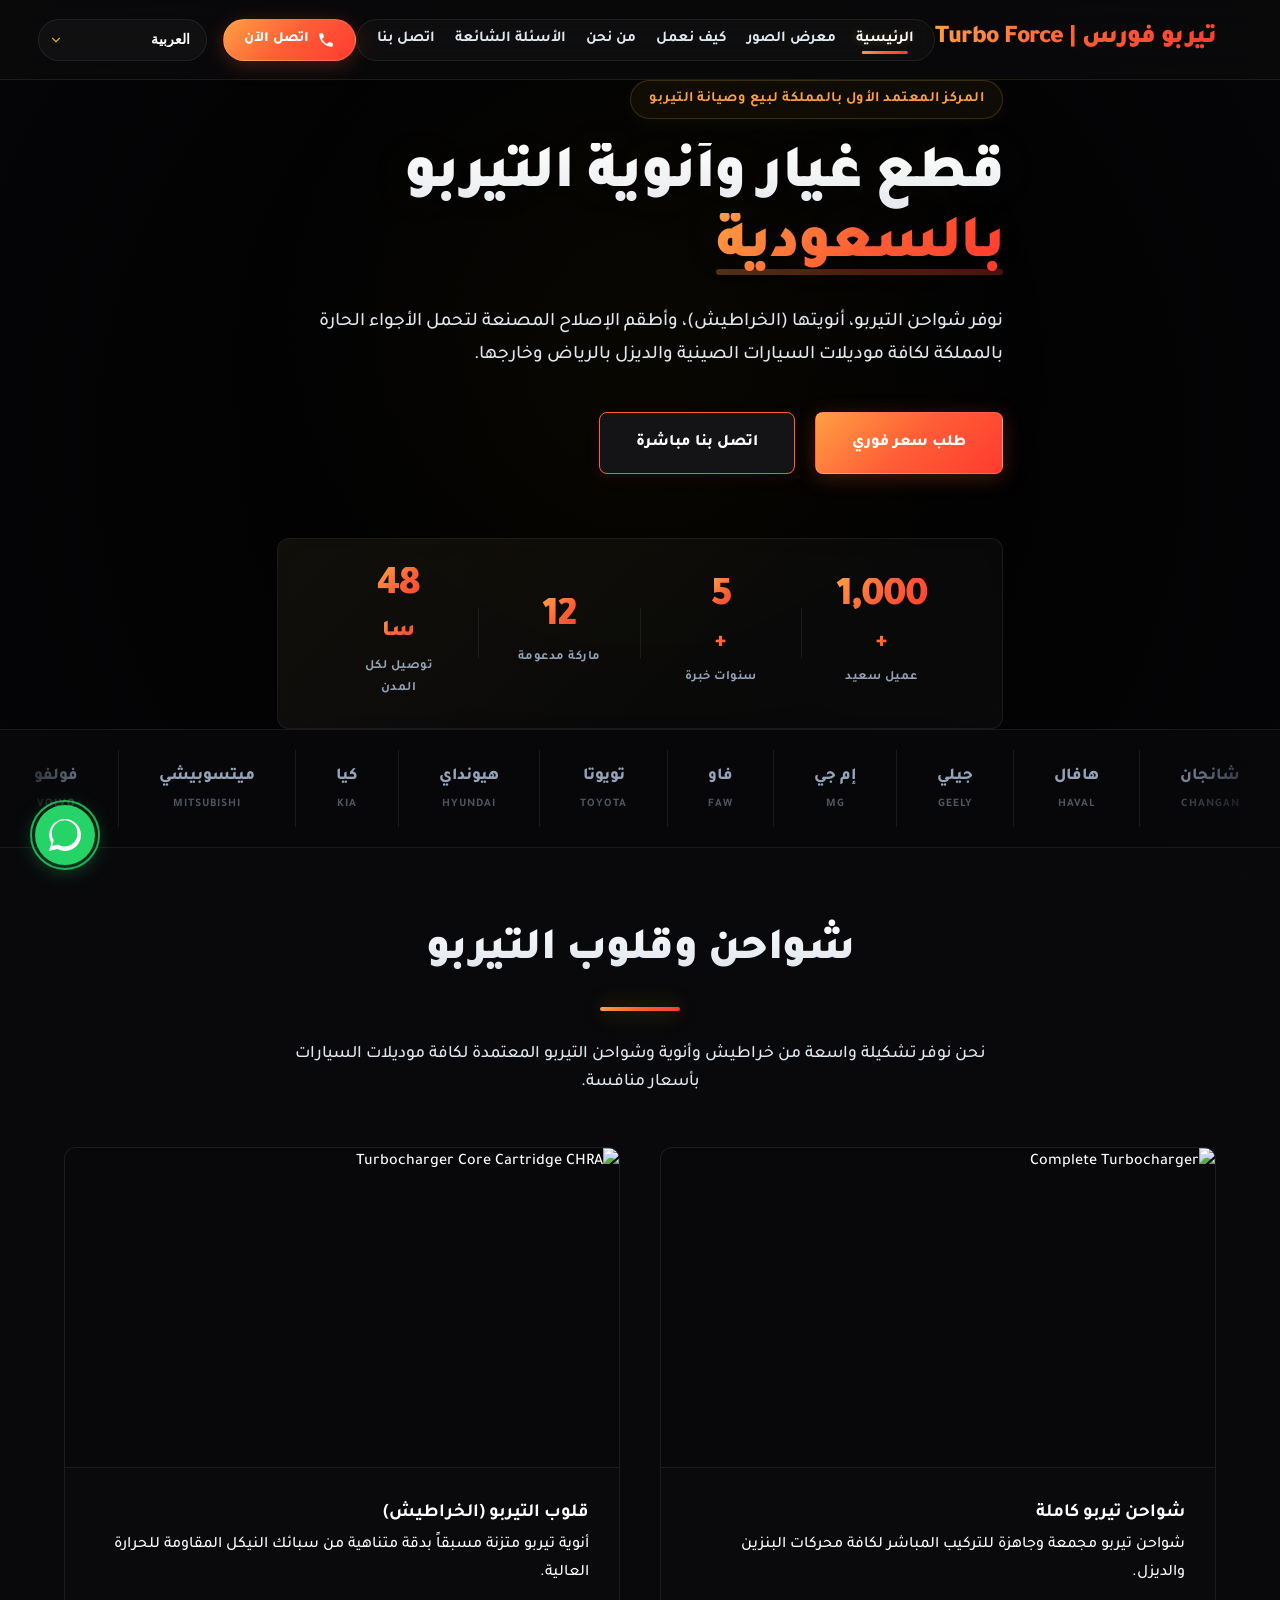
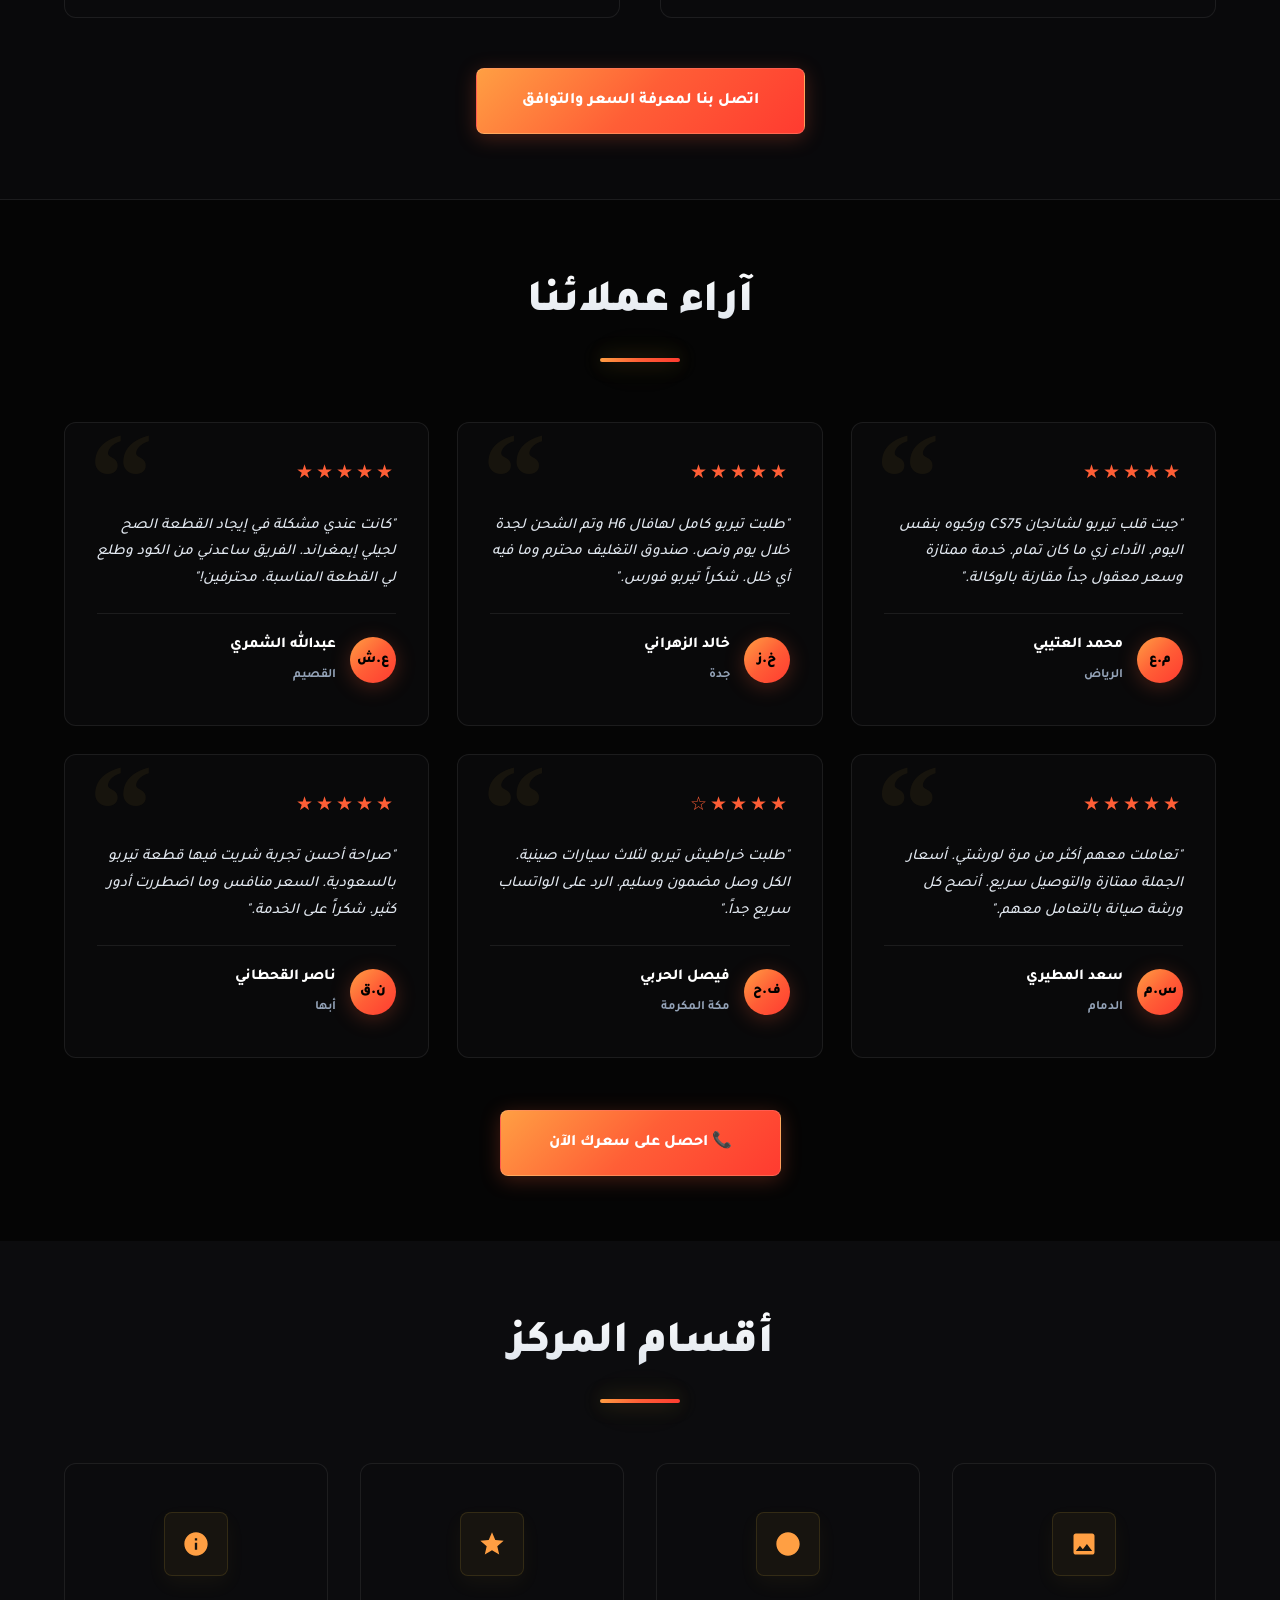
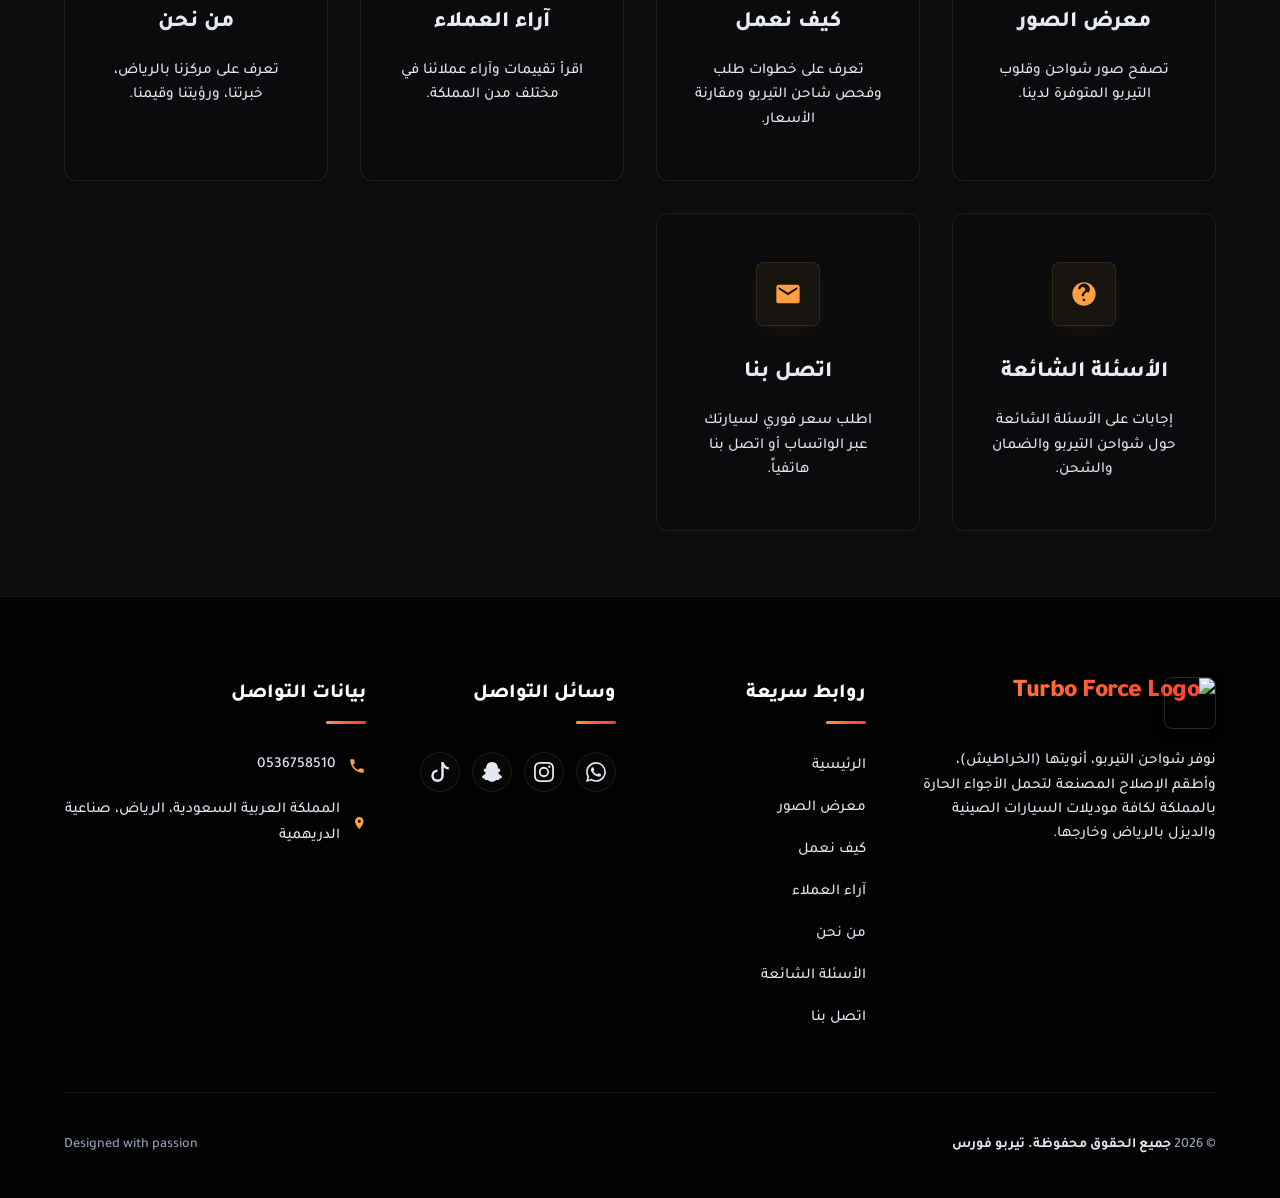
==== commit 8afef685: "Add files via upload" ====
--- a/index.html
+++ b/index.html
@@ -1,612 +1,339 @@
-<!DOCTYPE html>
-<html lang="ar" dir="rtl">
-<head>
-    <meta charset="UTF-8">
-    <meta name="viewport" content="width=device-width, initial-scale=1.0">
-    
-    <!-- Primary SEO Meta Tags -->
-    <title>تيربو فورس | بيع وصيانة شواحن التيربو في الرياض والسعودية | Turbo Force KSA</title>
-    <meta name="description" content="تيربو فورس هو المركز الأول بالمملكة لبيع وصيانة شواحن وقلوب التيربو (الخراطيش) لجميع السيارات الصينية والديزل بالرياض وكافة مدن السعودية. اتصل بنا الآن 0536758510 للفحص الفوري وعرض السعر.">
-    <meta name="keywords" content="تيربو فورس السعودية, ورشة تيربو الرياض, صيانة تيربو الرياض, تصليح تيربو بالرياض, بيع شواحن تيربو السعودية, خراطيش تيربو الرياض, تيربو سيارات صينية, تيربو ديزل الرياض, تيربو شانجان السعودية, تيربو هافال الرياض, تيربو جلي السعودية, قطع غيار تيربو الرياض, قلب تيربو الرياض, شاحن توربيني السعودية, صيانة تيربو جدة, صيانة تيربو الدمام, تصليح تيربو السعودية, قطع غيار سيارات صينية الرياض, Turbo Force KSA, Turbo Force Riyadh, Changan Turbo Saudi, Haval Turbo Riyadh, Geely Turbo Saudi, Turbo repair Saudi Arabia, Turbo spares Riyadh">
-    
-    <!-- Open Graph / Facebook / WhatsApp Sharing Meta Tags -->
-    <meta property="og:type" content="website">
-    <meta property="og:url" content="https://turboforcesa.com/">
-    <meta property="og:title" content="تيربو فورس | بيع وصيانة شواحن وقلوب التيربو بالسعودية | Turbo Force">
-    <meta property="og:description" content="المركز المعتمد الأول في الرياض والمملكة العربية السعودية لصيانة وبيع شواحن وقلوب التيربو لجميع السيارات بأسعار منافسة وضمان فوري. اتصل بنا 0536758510.">
-    <meta property="og:image" content="assets/complete_turbo.png">
-
-    <!-- Structured Data JSON-LD (Schema.org) for Local SEO -->
-    <script type="application/ld+json">
-    {
-      "@context": "https://schema.org",
-      "@type": "AutoRepair",
-      "name": "تيربو فورس - بيع وصيانة جميع أنواع التيربو",
-      "image": "assets/logo.jpg",
-      "url": "https://turboforcesa.com",
-      "telephone": "+966536758510",
-      "priceRange": "$$",
-      "address": {
-        "@type": "PostalAddress",
-        "streetAddress": "صناعية الدريهمية",
-        "addressLocality": "الرياض",
-        "addressCountry": "SA"
-      },
-      "geo": {
-        "@type": "GeoCoordinates",
-        "latitude": 24.5925016,
-        "longitude": 46.7028356
-      },
-      "openingHoursSpecification": {
-        "@type": "OpeningHoursSpecification",
-        "dayOfWeek": [
-          "Monday",
-          "Tuesday",
-          "Wednesday",
-          "Thursday",
-          "Saturday",
-          "Sunday"
-        ],
-        "opens": "08:00",
-        "closes": "20:00"
-      }
-    }
-    </script>
-    
-    <!-- Stylesheets -->
-    <link rel="stylesheet" href="style.css">
-    
-    <!-- JavaScript Application Logic -->
-    <script src="translations.js" defer></script>
-    <script src="app.js" defer></script>
-</head>
-<body>
-
-    <!-- Header & Navigation -->
-    <header>
-        <div class="container">
-            <a href="#home" class="logo" aria-label="Turbo Force Home" data-i18n="company_name">
-                تيربو فورس | Turbo Force
-            </a>
-
-            <nav class="nav-links" id="navLinks">
-                <a href="#home" class="active" data-i18n="nav_home">الرئيسية</a>
-                <a href="#gallery" data-i18n="nav_gallery">معرض الصور</a>
-                <a href="#about" data-i18n="nav_about">من نحن</a>
-                <a href="#faq" data-i18n="nav_faq">الأسئلة الشائعة</a>
-                <a href="#contact" data-i18n="nav_contact">اتصل بنا</a>
-            </nav>
-
-            <div class="header-actions">
-                <!-- Direct Phone calling trigger -->
-                <a href="tel:0536758510" class="phone-btn">
-                    <svg viewBox="0 0 24 24">
-                        <path d="M6.62 10.79c1.44 2.83 3.76 5.14 6.59 6.59l2.2-2.2c.27-.27.67-.36 1.02-.24 1.12.37 2.33.57 3.57.57.55 0 1 .45 1 1V20c0 .55-.45 1-1 1-9.39 0-17-7.61-17-17 0-.55.45-1 1-1h3.5c.55 0 1 .45 1 1 0 1.25.2 2.45.57 3.57.11.35.03.74-.25 1.02l-2.2 2.2z"/>
-                    </svg>
-                    <span data-i18n="call_now">اتصل الآن</span>
-                </a>
-
-                <!-- Language Switcher -->
-                <select class="lang-select" id="langSelect" aria-label="Language Selector">
-                    <option value="ar">العربية</option>
-                    <option value="en">English</option>
-                    <option value="bn">বাংলা (Bengali)</option>
-                    <option value="hi">हिन्दी (Hindi)</option>
-                    <option value="ur">اردو (Urdu)</option>
-                    <option value="zh">中文 (Chinese)</option>
-                    <option value="fr">Français (French)</option>
-                    <option value="de">Deutsch (German)</option>
-                    <option value="es">Español (Spanish)</option>
-                </select>
-
-                <!-- Hamburger menu (mobile) -->
-                <div class="menu-toggle" id="menuToggle">
-                    <span></span>
-                    <span></span>
-                    <span></span>
-                </div>
-            </div>
-        </div>
-    </header>
-
-    <!-- Hero Section -->
-    <section class="hero" id="home">
-        <div class="container">
-            <div class="hero-content">
-                <span class="hero-tag" data-i18n="hero_tag">المركز المعتمد الأول بالمملكة لبيع وصيانة التيربو</span>
-                <h1 data-i18n="hero_title">قطع غيار وأنوية التيربو <span>بالسعودية</span></h1>
-                <p data-i18n="hero_desc">نوفر شواحن التيربو، أنويتها (الخراطيش)، وأطقم الإصلاح المصنعة لتحمل الأجواء الحارة بالمملكة لكافة موديلات السيارات الصينية والديزل بالرياض وخارجها.</p>
-                <div class="hero-buttons">
-                    <a href="#contact" class="btn btn-primary" data-i18n="hero_cta_products">طلب سعر فوري</a>
-                    <a href="tel:0536758510" class="btn btn-secondary" data-i18n="hero_cta_call">اتصل بنا مباشرة</a>
-                </div>
-            </div>
-        </div>
-    </section>
-
-    <!-- Contact Us & Location Section (Merged to prevent vertical gaps and optimize layout balance) -->
-    <section class="contact section-padding" id="contact" style="background-color: var(--bg-secondary);">
-        <div class="container">
-            <h2 class="section-title" data-i18n="nav_contact">اتصل بنا</h2>
-            <div class="contact-wrapper">
-                
-                <!-- Contact Form column (Right on RTL) -->
-                <div class="contact-form-container">
-                    <h3 style="font-size: 1.5rem; font-weight: 700; margin-bottom: 25px;" data-i18n="contact_form_title">أرسل لنا استفسارك</h3>
-                    <form class="contact-form" id="contactForm">
-                        <div class="form-group">
-                            <label for="clientName" data-i18n="form_name">الاسم الكامل</label>
-                            <input type="text" id="clientName" required data-i18n-placeholder="form_name">
-                        </div>
-                        <div class="form-group">
-                            <label for="clientPhone" data-i18n="form_phone">رقم الجوال</label>
-                            <input type="tel" id="clientPhone" required data-i18n-placeholder="form_phone">
-                        </div>
-                        <div class="form-group full-width">
-                            <label for="clientTurboCode" data-i18n="form_turbo_code">كود التيربو / رقم القطعة (المكتوب على التيربو)</label>
-                            <div class="turbo-code-input-wrapper" style="position: relative; display: flex; flex-direction: column; gap: 4px;">
-                                <input type="text" id="clientTurboCode" data-i18n-placeholder="form_turbo_code">
-                                <button type="button" class="btn-guide-toggle" id="guideToggle">
-                                    <svg viewBox="0 0 24 24" style="width: 14px; height: 14px; fill: currentColor;"><path d="M12 2C6.48 2 2 6.48 2 12s4.48 10 10 10 10-4.48 10-10S17.52 2 12 2zm1 15h-2v-6h2v6zm0-8h-2V7h2v2z"/></svg>
-                                    <span data-i18n="show_guide">أين أجد الكود؟ (عرض صورة توضيحية)</span>
-                                </button>
-                                <div class="turbo-guide-image-container" id="turboGuideContainer">
-                                    <!-- Tabs Buttons for locations -->
-                                    <div class="guide-tabs" style="display: flex; gap: 8px; margin-bottom: 12px; justify-content: center; flex-wrap: wrap;">
-                                        <button type="button" class="guide-tab-btn active" data-guide-index="1">
-                                            <span data-i18n="guide_tab_1">الموضع 1: غطاء الألمنيوم</span>
-                                        </button>
-                                        <button type="button" class="guide-tab-btn" data-guide-index="2">
-                                            <span data-i18n="guide_tab_2">الموضع 2: قلب التيربو (CHRA)</span>
-                                        </button>
-                                        <button type="button" class="guide-tab-btn" data-guide-index="3">
-                                            <span data-i18n="guide_tab_3">الموضع 3: محفور على الحديد</span>
-                                        </button>
-                                    </div>
-                                    
-                                    <!-- Image Views -->
-                                    <div class="guide-image-view" style="display: flex; justify-content: center; align-items: center; flex-direction: column; width: 100%;">
-                                        <img id="guideImage" src="assets/turbo_plate_1.png" alt="Turbo Identification Plate Guide">
-                                        <p id="guideImageCaption" class="guide-caption" data-i18n="guide_caption_1" style="font-size: 0.8rem; color: var(--text-secondary); margin-top: 8px; font-weight: 500; text-align: center;">
-                                            ابحث عن اللوحة المعدنية المثبتة على غطاء الألمنيوم الخارجي للتيربو (المكثف)، وانسخ الأرقام المسجلة.
-                                        </p>
-                                    </div>
-                                </div>
-                            </div>
-                        </div>
-                        <!-- Beautiful File Upload Container -->
-                        <div class="form-group full-width">
-                            <label data-i18n="form_upload_label">أو إرفاق صورة للوحة بيانات التيربو (أسهل وأسرع)</label>
-                            <div class="file-upload-wrapper">
-                                <input type="file" id="clientTurboImage" accept="image/*" style="display: none;">
-                                <label for="clientTurboImage" class="file-upload-label">
-                                    <svg viewBox="0 0 24 24">
-                                        <path d="M9 16h6v-6h4l-7-7-7 7h4zm-4 2h14v2H5z"/>
-                                    </svg>
-                                    <span data-i18n="upload_btn_text">اضغط هنا لرفع صورة اللوحة أو التيربو</span>
-                                </label>
-                                <div class="upload-preview-container" id="uploadPreviewContainer">
-                                    <!-- Populated dynamically by app.js -->
-                                </div>
-                            </div>
-                        </div>
-                        <div class="form-group full-width">
-                            <label for="clientEmail" data-i18n="form_email">البريد الإلكتروني</label>
-                            <input type="email" id="clientEmail" data-i18n-placeholder="form_email">
-                        </div>
-                        <div class="form-group full-width">
-                            <label for="clientMessage" data-i18n="form_message">تفاصيل الطلب أو نوع قطعة الغيار المطلوبة</label>
-                            <textarea id="clientMessage" required data-i18n-placeholder="form_message"></textarea>
-                        </div>
-                        <button type="submit" class="form-submit-btn">
-                            <span data-i18n="form_submit">إرسال طلب السعر هاتفياً</span>
-                        </button>
-                        <div class="form-feedback" id="formFeedback" data-i18n="form_success_msg">
-                            تم استلام استفسارك بنجاح! سنقوم بالاتصال بك هاتفياً في أقرب وقت لتزويدك بعرض السعر المناسب.
-                        </div>
-                    </form>
-                </div>
-
-                <!-- Info & Map Sidebar (Left on RTL) -->
-                <div class="contact-sidebar">
-                    
-                    <!-- Contact Details Card -->
-                    <div class="contact-info-card">
-                        <div class="contact-info-title">
-                            <h3 data-i18n="contact_title">تواصل معنا مباشرة</h3>
-                            <p data-i18n="contact_info_desc">يسعدنا الرد على استفساراتكم وتلقي طلبات الأسعار على مدار الساعة. تواصل معنا هاتفياً أو املأ النموذج وسنقوم بالرد الفوري.</p>
-                        </div>
-
-                        <div class="contact-details">
-                            <!-- Phone detail -->
-                            <div class="contact-detail-item">
-                                <div class="contact-detail-icon icon-phone">
-                                    <svg viewBox="0 0 24 24">
-                                        <path d="M6.62 10.79c1.44 2.83 3.76 5.14 6.59 6.59l2.2-2.2c.27-.27.67-.36 1.02-.24 1.12.37 2.33.57 3.57.57.55 0 1 .45 1 1V20c0 .55-.45 1-1 1-9.39 0-17-7.61-17-17 0-.55.45-1 1-1h3.5c.55 0 1 .45 1 1 0 1.25.2 2.45.57 3.57.11.35.03.74-.25 1.02l-2.2 2.2z"/>
-                                    </svg>
-                                </div>
-                                <div class="contact-detail-text">
-                                    <h5 data-i18n="contact_label_phone">رقم الهاتف المباشر</h5>
-                                    <p><a href="tel:0536758510">0536758510</a></p>
-                                </div>
-                            </div>
-
-                            <!-- Email detail -->
-                            <div class="contact-detail-item">
-                                <div class="contact-detail-icon icon-email">
-                                    <svg viewBox="0 0 24 24">
-                                        <path d="M20 4H4c-1.1 0-1.99.9-1.99 2L2 18c0 1.1.9 2 2 2h16c1.1 0 2-.9 2-2V6c0-1.1-.9-2-2-2zm0 4l-8 5-8-5V6l8 5 8-5v2z"/>
-                                    </svg>
-                                </div>
-                                <div class="contact-detail-text">
-                                    <h5 data-i18n="contact_label_email">البريد الإلكتروني</h5>
-                                    <p><a href="mailto:turbo.force182@gmail.com">turbo.force182@gmail.com</a></p>
-                                </div>
-                            </div>
-
-                            <!-- Address detail -->
-                            <div class="contact-detail-item">
-                                <div class="contact-detail-icon icon-address">
-                                    <svg viewBox="0 0 24 24">
-                                        <path d="M12 2C8.13 2 5 5.13 5 9c0 5.25 7 13 7 13s7-7.75 7-13c0-3.87-3.13-7-7-7zm0 9.5c-1.38 0-2.5-1.12-2.5-2.5s1.12-2.5 2.5-2.5 2.5 1.12 2.5 2.5-1.12 2.5-2.5 2.5z"/>
-                                    </svg>
-                                </div>
-                                <div class="contact-detail-text">
-                                    <h5 data-i18n="contact_label_address">مقر المركز</h5>
-                                    <p data-i18n="contact_address_val">المملكة العربية السعودية، الرياض، صناعية الدريهمية</p>
-                                </div>
-                            </div>
-
-                            <!-- Instagram detail -->
-                            <div class="contact-detail-item">
-                                <div class="contact-detail-icon icon-instagram">
-                                    <svg viewBox="0 0 16 16" style="fill: currentColor; width: 20px; height: 20px;">
-                                        <path d="M8 0C5.829 0 5.556.01 4.703.048 3.85.088 3.269.222 2.76.42a3.9 3.9 0 0 0-1.417.923A3.9 3.9 0 0 0 .42 2.76C.222 3.268.087 3.85.048 4.7.01 5.555 0 5.827 0 8.001c0 2.172.01 2.444.048 3.297.04.852.174 1.433.372 1.942.205.526.478.972.923 1.417.444.445.89.719 1.416.923.51.198 1.09.333 1.942.372C5.555 15.99 5.827 16 8 16s2.444-.01 3.298-.048c.851-.04 1.434-.174 1.943-.372a3.9 3.9 0 0 0 1.416-.923c.445-.445.718-.891.923-1.417.197-.509.332-1.09.372-1.942C15.99 10.445 16 10.173 16 8s-.01-2.445-.048-3.299c-.04-.851-.175-1.433-.372-1.941a3.9 3.9 0 0 0-.923-1.417A3.9 3.9 0 0 0 13.24.42c-.51-.198-1.092-.333-1.943-.372C10.443.01 10.172 0 7.998 0zm-.717 1.442h.718c2.136 0 2.389.007 3.232.046.78.035 1.204.166 1.486.275.373.145.64.319.92.599s.453.546.598.92c.11.281.24.705.275 1.485.039.843.047 1.096.047 3.231s-.008 2.389-.047 3.232c-.035.78-.166 1.203-.275 1.485a2.5 2.5 0 0 1-.599.919c-.28.28-.546.453-.92.598-.28.11-.704.24-1.485.276-.843.038-1.096.047-3.232.047s-2.39-.009-3.233-.047c-.78-.036-1.203-.166-1.485-.276a2.5 2.5 0 0 1-.92-.598 2.5 2.5 0 0 1-.6-.92c-.109-.281-.24-.705-.275-1.485-.038-.843-.046-1.096-.046-3.233s.008-2.388.046-3.231c.036-.78.166-1.204.276-1.486.145-.373.319-.64.599-.92s.546-.453.92-.598c.282-.11.705-.24 1.485-.276.738-.034 1.024-.044 2.515-.045zm4.988 1.328a.96.96 0 1 0 0 1.92.96.96 0 0 0 0-1.92m-4.27 1.122a4.109 4.109 0 1 0 0 8.217 4.109 4.109 0 0 0 0-8.217m0 1.441a2.667 2.667 0 1 1 0 5.334 2.667 2.667 0 0 1 0-5.334"/>
-                                     </svg>
-                                </div>
-                                <div class="contact-detail-text">
-                                     <h5 data-i18n="contact_label_instagram">إنستغرام</h5>
-                                     <p><a href="https://www.instagram.com/turbo.force1?igsh=MWlwaDhmZG5mZGZwcg==" target="_blank">turbo.force1</a></p>
-                                </div>
-                            </div>
-
-                            <!-- Snapchat detail -->
-                            <div class="contact-detail-item">
-                                <div class="contact-detail-icon icon-snapchat">
-                                    <svg viewBox="0 0 16 16" style="fill: currentColor; width: 20px; height: 20px;">
-                                         <path d="M15.943 11.526c-.111-.303-.323-.465-.564-.599a1 1 0 0 0-.123-.064l-.219-.111c-.752-.399-1.339-.902-1.746-1.498a3.4 3.4 0 0 1-.3-.531c-.034-.1-.032-.156-.008-.207a.3.3 0 0 1 .097-.1c.129-.086.262-.173.352-.231.162-.104.289-.187.371-.245.309-.216.525-.446.66-.702a1.4 1.4 0 0 0 .069-1.16c-.205-.538-.713-.872-1.329-.872a1.8 1.8 0 0 0-.487.065c.006-.368-.002-.757-.035-1.139-.116-1.344-.587-2.048-1.077-2.61a4.3 4.3 0 0 0-1.095-.881C9.764.216 8.92 0 7.999 0s-1.76.216-2.505.641c-.412.232-.782.53-1.097.883-.49.562-.96 1.267-1.077 2.61-.033.382-.04.772-.036 1.138a1.8 1.8 0 0 0-.487-.065c-.615 0-1.124.335-1.328.873a1.4 1.4 0 0 0 .067 1.161c.136.256.352.486.66.701.082.058.21.14.371.246l.339.221a.4.4 0 0 1 .109.11c.026.053.027.11-.012.217a3.4 3.4 0 0 1-.295.52c-.398.583-.968 1.077-1.696 1.472-.385.204-.786.34-.955.8-.128.348-.044.743.28 1.075q.18.189.409.31a4.4 4.4 0 0 0 1 .4.7.7 0 0 1 .202.09c.118.104.102.26.259.488q.12.178.296.3c.33.229.701.243 1.095.258.355.014.758.03 1.217.18.19.064.389.186.618.328.55.338 1.305.802 2.566.802 1.262 0 2.02-.466 2.576-.806.227-.14.424-.26.609-.321.46-.152.863-.168 1.218-.181.393-.015.764-.03 1.095-.258a1.14 1.14 0 0 0 .336-.368c.114-.192.11-.327.217-.42a.6.6 0 0 1 .19-.087 4.5 4.5 0 0 0 1.014-.404c.16-.087.306-.2.429-.336l.004-.005c.304-.325.38-.709.256-1.047m-1.121.602c-.684.378-1.139.337-1.493.565-.3.193-.122.61-.34.76-.269.186-1.061-.012-2.085.326-.845.279-1.384 1.082-2.903 1.082s-2.045-.801-2.904-1.084c-1.022-.338-1.816-.14-2.084-.325-.218-.15-.041-.568-.341-.761-.354-.228-.809-.187-1.492-.563-.436-.24-.189-.39-.044-.46 2.478-1.199 2.873-3.05 2.89-3.188.022-.166.045-.297-.138-.466-.177-.164-.962-.65-1.18-.802-.36-.252-.52-.503-.402-.812.082-.214.281-.295.49-.295a1 1 0 0 1 0 2"/>
-                                     </svg>
-                                </div>
-                                <div class="contact-detail-text">
-                                     <h5 data-i18n="contact_label_snapchat">سناب شات</h5>
-                                     <p><a href="https://www.snapchat.com/add/turboforce1?share_id=UqCqIdWN4Sw&amp;locale=ar-EG" target="_blank">turboforce1</a></p>
-                                </div>
-                            </div>
-
-                            <!-- TikTok detail -->
-                            <div class="contact-detail-item">
-                                <div class="contact-detail-icon icon-tiktok">
-                                    <svg viewBox="0 0 16 16" style="fill: currentColor; width: 20px; height: 20px;">
-                                        <path d="M9 0h1.98c.144.715.54 1.617 1.235 2.512C12.895 3.389 13.797 4 15 4v2c-1.753 0-3.07-.814-4-1.829V11a5 5 0 1 1-5-5v2a3 3 0 1 0 3 3V0Z"/>
-                                    </svg>
-                                </div>
-                                <div class="contact-detail-text">
-                                    <h5 data-i18n="contact_label_tiktok">تيك توك</h5>
-                                    <p><a href="https://www.tiktok.com/@turbo.force8?_r=1&_t=ZS-97OKf2y98EO" target="_blank">turbo.force8</a></p>
-                                </div>
-                            </div>
-                        </div>
-                    </div>
-
-                    <!-- Map Container -->
-                    <div class="map-container">
-                        <!-- Embedded Google Map centered on Riyadh Ad Diraihimiyah Area -->
-                        <iframe src="https://www.google.com/maps/embed?pb=!1m18!1m12!1m3!1d3627.904217248724!2d46.7028356!3d24.5925016!2m3!1f0!2f0!3f0!3m2!1i1024!2i768!4f13.1!3m3!1m2!1s0x3e2f0fb9bfaec3ed%3A0x846fd3ffdedf715b!2z2LXYhtin2LnZitipINin2YTYr9ix2YrZh9mF2YrYqSDZhNi12YrYp9mG2Kkg2KfZhNiz2YrYp9ix2KfYqg!5e0!3m2!1sar!2ssa!4v1782031423521!5m2!1sar!2ssa" allowfullscreen="" loading="lazy" referrerpolicy="no-referrer-when-downgrade"></iframe>
-                        <!-- Map Info Card Overlay -->
-                        <div class="map-card">
-                            <h4>تيربو فورس بيع وصيانة جميع أنواع التيربو</h4>
-                            <p>المملكة العربية السعودية، الرياض، صناعية الدريهمية</p>
-                            <p style="margin-bottom: 15px;"><strong>ساعات العمل:</strong> يومياً من 8:00 صباحاً حتى 8:00 مساءً (الجمعة عطلة)</p>
-                            <a href="https://www.google.com/maps/place/%D8%B5%D9%86%D8%A7%D8%B9%D9%8A%D8%A9+%D8%A7%D9%84%D8%AF%D8%B1%D9%8A%D9%87%D9%85%D9%8A%D8%A9+%D9%84%D8%B5%D9%8a%D8%A7%D9%86%D8%A9+%D8%A7%D9%84%D8%B3%D9%8A%D8%A7%D8%B1%D8%A7%D8%AA%E2%80%AD/@24.5925016,46.7028356" target="_blank" class="map-btn">
-                                <span>افتح في خرائط جوجل</span>
-                                <svg viewBox="0 0 24 24" style="width: 16px; height: 16px; fill: currentColor;"><path d="M12 2C8.13 2 5 5.13 5 9c0 5.25 7 13 7 13s7-7.75 7-13c0-3.87-3.13-7-7-7zm0 9.5c-1.38 0-2.5-1.12-2.5-2.5s1.12-2.5 2.5-2.5 2.5 1.12 2.5 2.5-1.12 2.5-2.5 2.5z"/></svg>
-                            </a>
-                        </div>
-                    </div>
-
-                </div>
-
-            </div>
-        </div>
-    </section>
-
-    <!-- Features Section -->
-    <section class="features section-padding">
-        <div class="container">
-            <h2 class="section-title" data-i18n="features_title">لماذا تختار قطع الغيار لدينا؟</h2>
-            <div class="features-grid">
-                <!-- Feature 1 -->
-                <div class="feature-card">
-                    <div class="feature-icon">
-                        <svg viewBox="0 0 24 24">
-                            <path d="M12 2C6.48 2 2 6.48 2 12s4.48 10 10 10 10-4.48 10-10S17.52 2 12 2zm1 15h-2v-6h2v6zm0-8h-2V7h2v2z"/>
-                        </svg>
-                    </div>
-                    <h3 data-i18n="feat_1_title">جودة عالية ومضمونة</h3>
-                    <p data-i18n="feat_1_desc">جميع قطع الغيار وأنوية التيربو مصنعة من مواد عالية التحمل ومقاومة للحرارة العالية لضمان استقرار الأداء.</p>
-                </div>
-                <!-- Feature 2 -->
-                <div class="feature-card">
-                    <div class="feature-icon">
-                        <svg viewBox="0 0 24 24">
-                            <path d="M12 2C6.48 2 2 6.48 2 12s4.48 10 10 10 10-4.48 10-10S17.52 2 12 2zm1 17h-2v-2h2v2zm2.07-7.75l-.9.92C13.45 12.9 13 13.5 13 15h-2v-.5c0-1.1.45-2.1 1.17-2.83l1.24-1.26c.37-.36.59-.86.59-1.41 0-1.1-.9-2-2-2s-2 .9-2 2H7c0-2.76 2.24-5 5-5s5 2.24 5 5c0 1.04-.42 1.99-1.07 2.75z"/>
-                        </svg>
-                    </div>
-                    <h3 data-i18n="feat_2_title">دعم فني واستشارات</h3>
-                    <p data-i18n="feat_2_desc">فريقنا المتخصص مستعد لتقديم المشورة الفنية ومساعدتك في اختيار القطعة المناسبة لمحركك بدقة.</p>
-                </div>
-                <!-- Feature 3 -->
-                <div class="feature-card">
-                    <div class="feature-icon">
-                        <svg viewBox="0 0 24 24">
-                            <path d="M20 8h-3V4H3c-1.1 0-2 .9-2 2v11h2c0 1.66 1.34 3 3 3s3-1.34 3-3h6c0 1.66 1.34 3 3 3s3-1.34 3-3h2v-5l-3-4zM6 18.5c-.83 0-1.5-.67-1.5-1.5s.67-1.5 1.5-1.5 1.5.67 1.5 1.5-.67 1.5-1.5 1.5zm13.5 0c-.83 0-1.5-.67-1.5-1.5s.67-1.5 1.5-1.5 1.5.67 1.5 1.5-.67 1.5-1.5 1.5zM17 12V9.5h2.5l1.97 2.5H17z"/>
-                        </svg>
-                    </div>
-                    <h3 data-i18n="feat_3_title">شحن سريع لكافة مدن المملكة</h3>
-                    <p data-i18n="feat_3_desc">نشحن يومياً لكافة مدن المملكة (جدة، الدمام، مكة، المدينة، القصيم، عسير) عبر سمسا، أرامكس، وزاجل لضمان وصول سريع وآمن.</p>
-                </div>
-                <!-- Feature 4 -->
-                <div class="feature-card">
-                    <div class="feature-icon">
-                        <svg viewBox="0 0 24 24">
-                            <path d="M12 2C6.48 2 2 6.48 2 12s4.48 10 10 10 10-4.48 10-10S17.52 2 12 2zm1 17h-2v-2h2v2zm2.07-7.75l-.9.92C13.45 12.9 13 13.5 13 15h-2v-.5c0-1.1.45-2.1 1.17-2.83l1.24-1.26c.37-.36.59-.86.59-1.41 0-1.1-.9-2-2-2s-2 .9-2 2H7c0-2.76 2.24-5 5-5s5 2.24 5 5c0 1.04-.42 1.99-1.07 2.75z"/>
-                        </svg>
-                    </div>
-                    <h3 data-i18n="feat_4_title">أسعار تنافسية خاصة بالسوق السعودي</h3>
-                    <p data-i18n="feat_4_desc">نقدم أسعاراً تنافسية خاصة لورش الصيانة والموزعين ومحلات قطع الغيار في السوق السعودي عند الطلب مباشرة.</p>
-                </div>
-            </div>
-        </div>
-    </section>
-
-    <!-- Product Gallery Section -->
-    <section class="gallery-section section-padding" id="gallery" style="background-color: var(--bg-secondary);">
-        <div class="container">
-            <h2 class="section-title" data-i18n="gallery_title">شواحن وقلوب التيربو</h2>
-            <p style="text-align: center; max-width: 700px; margin: -30px auto 50px; color: var(--text-secondary); font-size: 1.1rem; line-height: 1.6;" data-i18n="gallery_desc">
-                نحن نوفر تشكيلة واسعة من خراطيش وأنوية وشواحن التيربو المعتمدة لكافة موديلات السيارات بأسعار منافسة.
-            </p>
-            
-            <div class="gallery-grid">
-                <!-- Gallery Item 1: Complete Turbos -->
-                <div class="gallery-card">
-                    <div class="gallery-img-wrapper">
-                        <img src="assets/complete_turbo.png" alt="Complete Turbocharger">
-                    </div>
-                    <div class="gallery-info">
-                        <h3 data-i18n="gallery_item1_title">شواحن تيربو كاملة</h3>
-                        <p data-i18n="gallery_item1_desc">شواحن تيربو مجمعة وجاهزة للتركيب المباشر لكافة محركات البنزين والديزل.</p>
-                    </div>
-                </div>
-
-                <!-- Gallery Item 2: Turbo Cores -->
-                <div class="gallery-card">
-                    <div class="gallery-img-wrapper">
-                        <img src="assets/turbo_core_cartridge.png" alt="Turbocharger Core Cartridge CHRA">
-                    </div>
-                    <div class="gallery-info">
-                        <h3 data-i18n="gallery_item2_title">قلب التيربو (الخراطيش)</h3>
-                        <p data-i18n="gallery_item2_desc">أنوية تيربو متزنة مسبقاً بدقة متناهية من سبائك النيكل المقاومة للحرارة العالية.</p>
-                    </div>
-                </div>
-            </div>
-
-            <!-- Centralized Contact Call-to-action button -->
-            <div style="text-align: center;">
-                <a href="#contact" class="btn btn-primary" style="padding: 18px 45px; border-radius: var(--radius-sm); font-weight: 800; text-transform: uppercase;" data-i18n="gallery_cta">اتصل بنا لمعرفة السعر والتوافق</a>
-            </div>
-        </div>
-    </section>
-
-
-    <!-- About Us Section -->
-    <section class="about section-padding" id="about">
-        <div class="container">
-            <div class="about-wrapper">
-                
-                <!-- Text Content Column -->
-                <div class="about-content">
-                    <h2 data-i18n="about_title">حول المركز وخبرتنا</h2>
-                    <p data-i18n="about_desc">تأسس مركزنا بالرياض ليكون الخيار الأول لورش صيانة السيارات والمهندسين بالمملكة الباحثين عن قطع تيربو معتمدة وموثوقة تتحمل الظروف الشاقة والحرارة العالية. نحن ندرك دور التيربو في قوة المحرك، لذا نوفر لعملائنا في السعودية أفضل قطع غيار معتمدة بالضمان.</p>
-                    <div class="about-grid">
-                        <div class="about-item">
-                            <h4 data-i18n="about_item1_title">رؤيتنا</h4>
-                            <p data-i18n="about_item1_desc">أن نكون المورد الأكثر موثوقية لقطع غيار الشواحن التيربينية بالمملكة العربية السعودية، مع تقديم حلول متكاملة وسريعة.</p>
-                        </div>
-                        <div class="about-item">
-                            <h4 data-i18n="about_item2_title">قيمنا</h4>
-                            <p data-i18n="about_item2_desc">الالتزام التام بالجودة، الشفافية مع عملائنا بالمملكة، وتوفير الدعم الفني المستمر لكافة شركائنا من المهندسين وأصحاب الورش.</p>
-                        </div>
-                    </div>
-                </div>
-
-                <!-- Statistics Grid Column -->
-                <div class="about-stats-container">
-                    <div class="about-stats-grid">
-                        <div class="stat-card">
-                            <h3 class="stat-number" data-i18n="stat_1_val">5+</h3>
-                            <p class="stat-label" data-i18n="stat_1_label">سنوات خبرة في خدمة السوق السعودي</p>
-                        </div>
-                        <div class="stat-card">
-                            <h3 class="stat-number" data-i18n="stat_2_val">+1000</h3>
-                            <p class="stat-label" data-i18n="stat_2_label">عميل سعيد في كافة مدن المملكة</p>
-                        </div>
-                        <div class="stat-card">
-                            <h3 class="stat-number" data-i18n="stat_3_val">وكالة وتجاري</h3>
-                            <p class="stat-label" data-i18n="stat_3_label">خيارات قطع غيار متعددة وبضمان</p>
-                        </div>
-                        <div class="stat-card">
-                            <h3 class="stat-number" data-i18n="stat_4_val">مباشر</h3>
-                            <p class="stat-label" data-i18n="stat_4_label">دعم واستشارات فنية بمقر المركز</p>
-                        </div>
-                    </div>
-                </div>
-
-            </div>
-        </div>
-    </section>
-
-    <!-- FAQ Section -->
-    <section class="faq section-padding" id="faq" style="background-color: var(--bg-secondary);">
-        <div class="container">
-            <h2 class="section-title" data-i18n="faq_title">الأسئلة الشائعة</h2>
-            <div class="faq-wrapper">
-                
-                <!-- Q1 -->
-                <div class="faq-item">
-                    <div class="faq-question">
-                        <span data-i18n="faq_q1">كيف يمكنني معرفة نواة التيربو المتوافقة مع سيارتي؟</span>
-                        <div class="faq-icon">
-                            <svg viewBox="0 0 24 24"><path d="M7 10l5 5 5-5z"/></svg>
-                        </div>
-                    </div>
-                    <div class="faq-answer">
-                        <p data-i18n="faq_a1">يمكنك التحقق من الرقم التعريفي المكتوب على لوحة البيانات المعدنية للتيربو القديم (مثل رقم OEM أو رقم الموديل)، أو يمكنك ببساطة الاتصال بنا وسيقوم مهندسونا بمساعدتك فوراً.</p>
-                    </div>
-                </div>
-
-                <!-- Q2 -->
-                <div class="faq-item">
-                    <div class="faq-question">
-                        <span data-i18n="faq_q2">هل تتوفر لديكم قطع غيار وكالة أم تجارية؟</span>
-                        <div class="faq-icon">
-                            <svg viewBox="0 0 24 24"><path d="M7 10l5 5 5-5z"/></svg>
-                        </div>
-                    </div>
-                    <div class="faq-answer">
-                        <p data-i18n="faq_a2">نوفر خيارات متنوعة تشمل قطع التيربو من المصنع مباشرة، بالإضافة إلى قطع غيار ما بعد البيع (Aftermarket) عالية الجودة والمعتمدة كبدائل ممتازة.</p>
-                    </div>
-                </div>
-
-                <!-- Q3 -->
-                <div class="faq-item">
-                    <div class="faq-question">
-                        <span data-i18n="faq_q3">هل تشحنون لجميع مدن المملكة؟</span>
-                        <div class="faq-icon">
-                            <svg viewBox="0 0 24 24"><path d="M7 10l5 5 5-5z"/></svg>
-                        </div>
-                    </div>
-                    <div class="faq-answer">
-                        <p data-i18n="faq_a3">نعم، نحن نشحن إلى جميع مناطق ومدن المملكة العربية السعودية من خلال شركات الشحن المعتمدة والسريعة لتصلك الشحنة خلال 24 إلى 48 ساعة.</p>
-                    </div>
-                </div>
-
-                <!-- Q4 -->
-                <div class="faq-item">
-                    <div class="faq-question">
-                        <span data-i18n="faq_q4">لماذا لا تظهر الأسعار مباشرة على الموقع؟</span>
-                        <div class="faq-icon">
-                            <svg viewBox="0 0 24 24"><path d="M7 10l5 5 5-5z"/></svg>
-                        </div>
-                    </div>
-                    <div class="faq-answer">
-                        <p data-i18n="faq_a4">نظراً لتغير الأسعار الدوري وتعدد موديلات المحركات وتوافقها، نفضل تقديم عروض أسعار دقيقة ومخصصة لكل عميل عبر الهاتف لضمان حصولك على القطعة الصحيحة بأفضل سعر ممكن.</p>
-                    </div>
-                </div>
-
-            </div>
-        </div>
-    </section>
-
-
-
-    <!-- Footer -->
-    <footer>
-        <div class="container">
-            <div class="footer-grid">
-                
-                <!-- About column -->
-                <div class="footer-col footer-about">
-                    <a href="#home" class="logo" aria-label="Turbo Force Home">
-                        <img src="assets/logo.jpg" alt="Turbo Force Logo" class="logo-img">
-                    </a>
-                    <p data-i18n="hero_desc">نحن متخصصون في توفير شواحن التيربو، وأنويتها (الخراطيش)، وأطقم الإصلاح، والمتحكمات الإلكترونية بأعلى معايير الجودة لضمان أقصى أداء لمحركك.</p>
-                </div>
-
-                <!-- Links column -->
-                <div class="footer-col">
-                    <h4 data-i18n="footer_quick_links">روابط سريعة</h4>
-                    <ul class="footer-links">
-                        <li><a href="#home" data-i18n="nav_home">الرئيسية</a></li>
-                        <li><a href="#gallery" data-i18n="nav_gallery">معرض الصور</a></li>
-                        <li><a href="#about" data-i18n="nav_about">من نحن</a></li>
-                        <li><a href="#faq" data-i18n="nav_faq">الأسئلة الشائعة</a></li>
-                        <li><a href="#contact" data-i18n="nav_contact">اتصل بنا</a></li>
-                    </ul>
-                </div>
-
-                <!-- Social Links column -->
-                <div class="footer-col">
-                    <h4 data-i18n="footer_social">وسائل التواصل</h4>
-                    <div class="social-links">
-                        <!-- WhatsApp Link -->
-                        <a href="https://wa.me/966536758510" target="_blank" class="social-link-item link-whatsapp" title="WhatsApp">
-                            <svg viewBox="0 0 16 16"><path d="M13.601 2.326A7.85 7.85 0 0 0 7.994 0C3.627 0 .068 3.558.064 7.926c0 1.399.366 2.76 1.057 3.965L0 16l4.204-1.102a7.9 7.9 0 0 0 3.79.965h.004c4.368 0 7.926-3.558 7.93-7.93A7.9 7.9 0 0 0 13.6 2.326zM7.994 14.521a6.6 6.6 0 0 1-3.356-.92l-.24-.144-2.494.654.666-2.433-.156-.251a6.56 6.56 0 0 1-1.007-3.505c0-3.626 2.957-6.584 6.591-6.584a6.56 6.56 0 0 1 4.66 1.931 6.56 6.56 0 0 1 1.928 4.66c-.004 3.639-2.961 6.592-6.592 6.592m3.615-4.934c-.197-.099-1.17-.578-1.353-.646-.182-.065-.315-.099-.445.099-.133.197-.513.646-.627.775-.114.133-.232.148-.43.05-.197-.1-.836-.308-1.592-.985-.59-.525-.985-1.175-1.103-1.372-.114-.198-.011-.304.088-.403.087-.088.197-.232.296-.346.1-.114.133-.198.198-.33.065-.134.034-.248-.015-.347-.05-.099-.445-1.076-.612-1.47-.16-.389-.323-.335-.445-.34-.114-.007-.247-.007-.38-.007a.73.73 0 0 0-.529.247c-.182.198-.691.677-.691 1.654s.71 1.916.81 2.049c.098.133 1.394 2.132 3.383 2.992.47.205.84.326 1.129.418.475.152.904.129 1.246.08.38-.058 1.171-.48 1.338-.943.164-.464.164-.86.114-.943-.049-.084-.182-.133-.38-.232"/></svg>
-                        </a>
-                        <!-- Instagram Link -->
-                        <a href="https://www.instagram.com/turbo.force1?igsh=MWlwaDhmZG5mZGZwcg==" target="_blank" class="social-link-item link-instagram" title="Instagram">
-                            <svg viewBox="0 0 16 16"><path d="M8 0C5.829 0 5.556.01 4.703.048 3.85.088 3.269.222 2.76.42a3.9 3.9 0 0 0-1.417.923A3.9 3.9 0 0 0 .42 2.76C.222 3.268.087 3.85.048 4.7.01 5.555 0 5.827 0 8.001c0 2.172.01 2.444.048 3.297.04.852.174 1.433.372 1.942.205.526.478.972.923 1.417.444.445.89.719 1.416.923.51.198 1.09.333 1.942.372C5.555 15.99 5.827 16 8 16s2.444-.01 3.298-.048c.851-.04 1.434-.174 1.943-.372a3.9 3.9 0 0 0 1.416-.923c.445-.445.718-.891.923-1.417.197-.509.332-1.09.372-1.942C15.99 10.445 16 10.173 16 8s-.01-2.445-.048-3.299c-.04-.851-.175-1.433-.372-1.941a3.9 3.9 0 0 0-.923-1.417A3.9 3.9 0 0 0 13.24.42c-.51-.198-1.092-.333-1.943-.372C10.443.01 10.172 0 7.998 0zm-.717 1.442h.718c2.136 0 2.389.007 3.232.046.78.035 1.204.166 1.486.275.373.145.64.319.92.599s.453.546.598.92c.11.281.24.705.275 1.485.039.843.047 1.096.047 3.231s-.008 2.389-.047 3.232c-.035.78-.166 1.203-.275 1.485a2.5 2.5 0 0 1-.599.919c-.28.28-.546.453-.92.598-.28.11-.704.24-1.485.276-.843.038-1.096.047-3.232.047s-2.39-.009-3.233-.047c-.78-.036-1.203-.166-1.485-.276a2.5 2.5 0 0 1-.92-.598 2.5 2.5 0 0 1-.6-.92c-.109-.281-.24-.705-.275-1.485-.038-.843-.046-1.096-.046-3.233s.008-2.388.046-3.231c.036-.78.166-1.204.276-1.486.145-.373.319-.64.599-.92s.546-.453.92-.598c.282-.11.705-.24 1.485-.276.738-.034 1.024-.044 2.515-.045zm4.988 1.328a.96.96 0 1 0 0 1.92.96.96 0 0 0 0-1.92m-4.27 1.122a4.109 4.109 0 1 0 0 8.217 4.109 4.109 0 0 0 0-8.217m0 1.441a2.667 2.667 0 1 1 0 5.334 2.667 2.667 0 0 1 0-5.334"/></svg>
-                        </a>
-                        <!-- Snapchat Link -->
-                        <a href="https://www.snapchat.com/add/turboforce1?share_id=UqCqIdWN4Sw&amp;locale=ar-EG" target="_blank" class="social-link-item link-snapchat" title="Snapchat">
-                            <svg viewBox="0 0 16 16"><path d="M15.943 11.526c-.111-.303-.323-.465-.564-.599a1 1 0 0 0-.123-.064l-.219-.111c-.752-.399-1.339-.902-1.746-1.498a3.4 3.4 0 0 1-.3-.531c-.034-.1-.032-.156-.008-.207a.3.3 0 0 1 .097-.1c.129-.086.262-.173.352-.231.162-.104.289-.187.371-.245.309-.216.525-.446.66-.702a1.4 1.4 0 0 0 .069-1.16c-.205-.538-.713-.872-1.329-.872a1.8 1.8 0 0 0-.487.065c.006-.368-.002-.757-.035-1.139-.116-1.344-.587-2.048-1.077-2.61a4.3 4.3 0 0 0-1.095-.881C9.764.216 8.92 0 7.999 0s-1.76.216-2.505.641c-.412.232-.782.53-1.097.883-.49.562-.96 1.267-1.077 2.61-.033.382-.04.772-.036 1.138a1.8 1.8 0 0 0-.487-.065c-.615 0-1.124.335-1.328.873a1.4 1.4 0 0 0 .067 1.161c.136.256.352.486.66.701.082.058.21.14.371.246l.339.221a.4.4 0 0 1 .109.11c.026.053.027.11-.012.217a3.4 3.4 0 0 1-.295.52c-.398.583-.968 1.077-1.696 1.472-.385.204-.786.34-.955.8-.128.348-.044.743.28 1.075q.18.189.409.31a4.4 4.4 0 0 0 1 .4.7.7 0 0 1 .202.09c.118.104.102.26.259.488q.12.178.296.3c.33.229.701.243 1.095.258.355.014.758.03 1.217.18.19.064.389.186.618.328.55.338 1.305.802 2.566.802 1.262 0 2.02-.466 2.576-.806.227-.14.424-.26.609-.321.46-.152.863-.168 1.218-.181.393-.015.764-.03 1.095-.258a1.14 1.14 0 0 0 .336-.368c.114-.192.11-.327.217-.42a.6.6 0 0 1 .19-.087 4.5 4.5 0 0 0 1.014-.404c.16-.087.306-.2.429-.336l.004-.005c.304-.325.38-.709.256-1.047M14.822 12.128c-.684.378-1.139.337-1.493.565-.3.193-.122.61-.34.76-.269.186-1.061-.012-2.085.326-.845.279-1.384 1.082-2.903 1.082s-2.045-.801-2.904-1.084c-1.022-.338-1.816-.14-2.084-.325-.218-.15-.041-.568-.341-.761-.354-.228-.809-.187-1.492-.563-.436-.24-.189-.39-.044-.46 2.478-1.199 2.873-3.05 2.89-3.188.022-.166.045-.297-.138-.466-.177-.164-.962-.65-1.18-.802-.36-.252-.52-.503-.402-.812.082-.214.281-.295.49-.295a1 1 0 0 1 0 2"/></svg>
-                        </a>
-                        <!-- TikTok Link -->
-                        <a href="https://www.tiktok.com/@turbo.force8?_r=1&_t=ZS-97OKf2y98EO" target="_blank" class="social-link-item link-tiktok" title="TikTok">
-                            <svg viewBox="0 0 16 16"><path d="M9 0h1.98c.144.715.54 1.617 1.235 2.512C12.895 3.389 13.797 4 15 4v2c-1.753 0-3.07-.814-4-1.829V11a5 5 0 1 1-5-5v2a3 3 0 1 0 3 3V0Z"/></svg>
-                        </a>
-                    </div>
-                </div>
-
-                <!-- Contacts column -->
-                <div class="footer-col">
-                    <h4 data-i18n="footer_contact">بيانات التواصل</h4>
-                    <div class="footer-contact-item">
-                        <svg viewBox="0 0 24 24"><path d="M6.62 10.79c1.44 2.83 3.76 5.14 6.59 6.59l2.2-2.2c.27-.27.67-.36 1.02-.24 1.12.37 2.33.57 3.57.57.55 0 1 .45 1 1V20c0 .55-.45 1-1 1-9.39 0-17-7.61-17-17 0-.55.45-1 1-1h3.5c.55 0 1 .45 1 1 0 1.25.2 2.45.57 3.57.11.35.03.74-.25 1.02l-2.2 2.2z"/></svg>
-                        <a href="tel:0536758510">0536758510</a>
-                    </div>
-                    <div class="footer-contact-item">
-                        <svg viewBox="0 0 24 24"><path d="M20 4H4c-1.1 0-1.99.9-1.99 2L2 18c0 1.1.9 2 2 2h16c1.1 0 2-.9 2-2V6c0-1.1-.9-2-2-2zm0 4l-8 5-8-5V6l8 5 8-5v2z"/></svg>
-                        <a href="mailto:turbo.force182@gmail.com">turbo.force182@gmail.com</a>
-                    </div>
-                    <div class="footer-contact-item">
-                        <svg viewBox="0 0 24 24"><path d="M12 2C8.13 2 5 5.13 5 9c0 5.25 7 13 7 13s7-7.75 7-13c0-3.87-3.13-7-7-7zm0 9.5c-1.38 0-2.5-1.12-2.5-2.5s1.12-2.5 2.5-2.5 2.5 1.12 2.5 2.5-1.12 2.5-2.5 2.5z"/></svg>
-                        <span data-i18n="contact_address_val">المملكة العربية السعودية، الرياض، صناعية الدريهمية</span>
-                    </div>
-                </div>
-
-            </div>
-
-            <!-- Footer copyright bottom -->
-            <div class="footer-bottom">
-                <p>&copy; 2026 <span data-i18n="footer_rights">جميع الحقوق محفوظة. تيربو سبيد</span></p>
-                <p>Designed with passion</p>
-            </div>
-        </div>
-    </footer>
-
-    <!-- Floating WhatsApp Widget -->
-    <a href="https://wa.me/966536758510" class="whatsapp-float" target="_blank" aria-label="WhatsApp Us">
-        <svg viewBox="0 0 24 24">
-            <path d="M.057 24l1.687-6.163c-1.041-1.804-1.588-3.849-1.587-5.946C.06 5.348 5.397.01 12.008.01c3.202.001 6.212 1.246 8.477 3.514 2.266 2.268 3.507 5.28 3.505 8.484-.004 6.657-5.34 11.997-11.953 11.997-2.005-.001-3.973-.502-5.724-1.458L0 24zm6.59-4.846c1.6.95 3.188 1.449 4.825 1.451 5.436 0 9.86-4.37 9.864-9.799.002-2.63-1.023-5.101-2.885-6.965C16.528 2.01 14.07 1 11.99 1c-5.433 0-9.852 4.373-9.856 9.803-.001 1.742.483 3.442 1.402 4.962L2.49 20.315l4.157-1.161zM17.707 14.4c-.315-.158-1.86-.92-2.148-1.025-.289-.105-.499-.158-.709.158-.21.315-.813 1.025-.996 1.235-.183.21-.367.236-.682.079-.315-.158-1.33-.49-2.532-1.562-.936-.835-1.568-1.867-1.751-2.182-.183-.315-.02-.485.138-.642.142-.142.315-.367.472-.551.157-.184.21-.315.315-.525.105-.21.053-.394-.026-.551-.079-.158-.709-1.707-.971-2.337-.256-.615-.516-.532-.709-.541-.183-.009-.394-.009-.604-.009-.21 0-.551.079-.839.394-.289.315-1.102 1.077-1.102 2.628 0 1.55 1.129 3.047 1.286 3.258.158.21 2.221 3.391 5.381 4.757.752.325 1.339.519 1.797.665.755.24 1.443.206 1.987.125.606-.09 1.86-.761 2.122-1.458.262-.696.262-1.287.184-1.418-.079-.131-.289-.21-.604-.368z"/>
-        </svg>
-    </a>
-
-    <!-- Lightbox Modal for Image Preview -->
-    <div id="imageLightbox" class="lightbox-modal">
-        <span class="lightbox-close" id="lightboxClose">&times;</span>
-        <img class="lightbox-content" id="lightboxImg" alt="Enlarged Preview">
-    </div>
-
-</body>
-</html>
+<!DOCTYPE html>
+<html lang="ar" dir="rtl">
+<head>
+    <meta charset="UTF-8">
+    <meta name="viewport" content="width=device-width, initial-scale=1.0">
+    
+    <!-- Primary SEO Meta Tags -->
+    <title>تيربو فورس | بيع وصيانة شواحن التيربو في الرياض والسعودية | Turbo Force KSA</title>
+    <meta name="description" content="تيربو فورس هو المركز الأول بالمملكة لبيع وصيانة شواحن وقلوب التيربو (الخراطيش) لجميع السيارات الصينية والديزل بالرياض وكافة مدن السعودية. اتصل بنا الآن 0536758510 للفحص الفوري وعرض السعر.">
+    <meta name="keywords" content="تيربو فورس السعودية, ورشة تيربو الرياض, صيانة تيربو الرياض, تصليح تيربو بالرياض, بيع شواحن تيربو السعودية, خراطيش تيربو الرياض, تيربو سيارات صينية, تيربو ديزل الرياض, تيربو شانجان السعودية, تيربو هافال الرياض, تيربو جلي السعودية, قطع غيار تيربو الرياض, قلب تيربو الرياض, شاحن توربيني السعودية, صيانة تيربو جدة, صيانة تيربو الدمام, تصليح تيربو السعودية, قطع غيار سيارات صينية الرياض, Turbo Force KSA, Turbo Force Riyadh, Changan Turbo Saudi, Haval Turbo Riyadh, Geely Turbo Saudi, Turbo repair Saudi Arabia, Turbo spares Riyadh">
+    
+    <!-- Open Graph / Facebook / WhatsApp Sharing Meta Tags -->
+    <meta property="og:type" content="website">
+    <meta property="og:url" content="https://turboforcesa.com/">
+    <meta property="og:title" content="تيربو فورس | بيع وصيانة شواحن وقلوب التيربو بالسعودية | Turbo Force">
+    <meta property="og:description" content="المركز المعتمد الأول في الرياض والمملكة العربية السعودية لصيانة وبيع شواحن وقلوب التيربو لجميع السيارات بأسعار منافسة وضمان فوري. اتصل بنا 0536758510.">
+    <meta property="og:image" content="assets/complete_turbo.png">
+
+    <!-- Structured Data JSON-LD (Schema.org) for Local SEO -->
+    <script type="application/ld+json">
+    {
+      "@context": "https://schema.org",
+      "@type": "AutoRepair",
+      "name": "تيربو فورس - بيع وصيانة جميع أنواع التيربو",
+      "image": "assets/logo.jpg",
+      "url": "https://turboforcesa.com",
+      "telephone": "+966536758510",
+      "priceRange": "$$",
+      "address": {
+        "@type": "PostalAddress",
+        "streetAddress": "صناعية الدريهمية",
+        "addressLocality": "الرياض",
+        "addressCountry": "SA"
+      },
+      "geo": {
+        "@type": "GeoCoordinates",
+        "latitude": 24.5925016,
+        "longitude": 46.7028356
+      },
+      "openingHoursSpecification": {
+        "@type": "OpeningHoursSpecification",
+        "dayOfWeek": [
+          "Monday",
+          "Tuesday",
+          "Wednesday",
+          "Thursday",
+          "Saturday",
+          "Sunday"
+        ],
+        "opens": "08:00",
+        "closes": "20:00"
+      }
+    }
+    </script>
+    
+    <!-- Stylesheets -->
+    <link rel="stylesheet" href="style.css">
+    
+    <!-- JavaScript Application Logic -->
+    <script src="translations.js" defer></script>
+    <script src="shared.js" defer></script>
+    <script src="app.js" defer></script>
+</head>
+<body>
+
+    <!-- Hero Section -->
+    <section class="hero" id="home">
+        <!-- Animated particle orbs -->
+        <div class="hero-particles" aria-hidden="true">
+            <div class="particle p1"></div>
+            <div class="particle p2"></div>
+            <div class="particle p3"></div>
+            <div class="particle p4"></div>
+            <div class="particle p5"></div>
+        </div>
+        <div class="container">
+            <div class="hero-content">
+                <span class="hero-tag" data-i18n="hero_tag">المركز المعتمد الأول بالمملكة لبيع وصيانة التيربو</span>
+                <h1 data-i18n="hero_title">قطع غيار وأنوية التيربو <span>بالسعودية</span></h1>
+                <p data-i18n="hero_desc">نوفر شواحن التيربو، أنويتها (الخراطيش)، وأطقم الإصلاح المصنعة لتحمل الأجواء الحارة بالمملكة لكافة موديلات السيارات الصينية والديزل بالرياض وخارجها.</p>
+                <div class="hero-buttons">
+                    <a href="contact.html" class="btn btn-primary" data-i18n="hero_cta_products">طلب سعر فوري</a>
+                    <a href="tel:0536758510" class="btn btn-secondary" data-i18n="hero_cta_call">اتصل بنا مباشرة</a>
+                </div>
+            </div>
+            <!-- Quick Stats Bar inside Hero -->
+            <div class="hero-stats">
+                <div class="hero-stat-item">
+                    <strong class="hero-stat-num" data-target="1000">0</strong>
+                    <span>+</span>
+                    <p data-i18n="hero_stat_clients">عميل سعيد</p>
+                </div>
+                <div class="hero-stat-divider"></div>
+                <div class="hero-stat-item">
+                    <strong class="hero-stat-num" data-target="5">0</strong>
+                    <span>+</span>
+                    <p data-i18n="hero_stat_experience">سنوات خبرة</p>
+                </div>
+                <div class="hero-stat-divider"></div>
+                <div class="hero-stat-item">
+                    <strong class="hero-stat-num" data-target="12">0</strong>
+                    <span></span>
+                    <p data-i18n="hero_stat_brands">ماركة مدعومة</p>
+                </div>
+                <div class="hero-stat-divider"></div>
+                <div class="hero-stat-item">
+                    <strong class="hero-stat-num" data-target="48">0</strong>
+                    <span data-i18n="hero_stat_delivery_unit">سا</span>
+                    <p data-i18n="hero_stat_delivery">توصيل لكل المدن</p>
+                </div>
+            </div>
+        </div>
+    </section>
+
+    <!-- Brands Strip Section -->
+    <section class="brands-strip">
+        <div class="brands-track-wrapper">
+            <div class="brands-track" id="brandsTrack">
+                <!-- Brand items duplicated for infinite loop -->
+                <div class="brand-item"><span>شانجان</span><small>Changan</small></div>
+                <div class="brand-item"><span>هافال</span><small>Haval</small></div>
+                <div class="brand-item"><span>جيلي</span><small>Geely</small></div>
+                <div class="brand-item"><span>إم جي</span><small>MG</small></div>
+                <div class="brand-item"><span>فاو</span><small>FAW</small></div>
+                <div class="brand-item"><span>تويوتا</span><small>Toyota</small></div>
+                <div class="brand-item"><span>هيونداي</span><small>Hyundai</small></div>
+                <div class="brand-item"><span>كيا</span><small>Kia</small></div>
+                <div class="brand-item"><span>ميتسوبيشي</span><small>Mitsubishi</small></div>
+                <div class="brand-item"><span>فولفو</span><small>Volvo</small></div>
+                <div class="brand-item"><span>بيك</span><small>BAIC</small></div>
+                <div class="brand-item"><span>جيتور</span><small>Jetour</small></div>
+                <!-- Duplicate for seamless loop -->
+                <div class="brand-item" aria-hidden="true"><span>شانجان</span><small>Changan</small></div>
+                <div class="brand-item" aria-hidden="true"><span>هافال</span><small>Haval</small></div>
+                <div class="brand-item" aria-hidden="true"><span>جيلي</span><small>Geely</small></div>
+                <div class="brand-item" aria-hidden="true"><span>إم جي</span><small>MG</small></div>
+                <div class="brand-item" aria-hidden="true"><span>فاو</span><small>FAW</small></div>
+                <div class="brand-item" aria-hidden="true"><span>تويوتا</span><small>Toyota</small></div>
+                <div class="brand-item" aria-hidden="true"><span>هيونداي</span><small>Hyundai</small></div>
+                <div class="brand-item" aria-hidden="true"><span>كيا</span><small>Kia</small></div>
+                <div class="brand-item" aria-hidden="true"><span>ميتسوبيشي</span><small>Mitsubishi</small></div>
+                <div class="brand-item" aria-hidden="true"><span>فولفو</span><small>Volvo</small></div>
+                <div class="brand-item" aria-hidden="true"><span>بيك</span><small>BAIC</small></div>
+                <div class="brand-item" aria-hidden="true"><span>جيتور</span><small>Jetour</small></div>
+            </div>
+        </div>
+    </section>
+
+    <!-- Gallery Section -->
+    <section class="gallery-section section-padding" id="gallery">
+        <div class="container">
+            <h2 class="section-title" data-i18n="gallery_title">شواحن وقلوب التيربو</h2>
+            <p style="text-align:center; max-width:700px; margin:-30px auto 50px; color:var(--text-secondary); font-size:1.1rem; line-height:1.6;" data-i18n="gallery_desc">
+                نحن نوفر تشكيلة واسعة من خراطيش وأنوية وشواحن التيربو المعتمدة لكافة موديلات السيارات بأسعار منافسة.
+            </p>
+            <div class="gallery-grid">
+                <div class="gallery-card">
+                    <div class="gallery-img-wrapper">
+                        <img src="assets/complete_turbo.png" alt="Complete Turbocharger" style="cursor: pointer;">
+                    </div>
+                    <div class="gallery-info">
+                        <h3 data-i18n="gallery_item1_title">شواحن تيربو كاملة</h3>
+                        <p data-i18n="gallery_item1_desc">شواحن تيربو مجمعة وجاهزة للتركيب المباشر لكافة محركات البنزين والديزل.</p>
+                    </div>
+                </div>
+                <div class="gallery-card">
+                    <div class="gallery-img-wrapper">
+                        <img src="assets/turbo_core_cartridge.png" alt="Turbocharger Core Cartridge CHRA" style="cursor: pointer;">
+                    </div>
+                    <div class="gallery-info">
+                        <h3 data-i18n="gallery_item2_title">قلب التيربو (الخراطيش)</h3>
+                        <p data-i18n="gallery_item2_desc">أنوية تيربو متزنة مسبقاً بدقة متناهية من سبائك النيكل المقاومة للحرارة العالية.</p>
+                    </div>
+                </div>
+            </div>
+            <div style="text-align:center; margin-top:40px;">
+                <a href="contact.html" class="btn btn-primary" style="padding:18px 45px;" data-i18n="gallery_cta">اتصل بنا لمعرفة السعر والتوافق</a>
+            </div>
+        </div>
+    </section>
+
+    <!-- Customer Reviews Section -->
+    <section class="reviews section-padding" id="reviews">
+        <div class="container">
+            <h2 class="section-title" data-i18n="reviews_title">آراء عملائنا</h2>
+            <div class="reviews-grid">
+
+                <div class="review-card">
+                    <div class="review-stars">&#9733;&#9733;&#9733;&#9733;&#9733;</div>
+                    <p class="review-text" data-i18n="rev1_text">"جبت قلب تيربو لشانجان CS75 وركبوه بنفس اليوم. الأداء زي ما كان تمام. خدمة ممتازة وسعر معقول جداً مقارنة بالوكالة."</p>
+                    <div class="review-author">
+                        <div class="review-avatar" data-i18n="rev1_avatar">م.ع</div>
+                        <div>
+                            <strong data-i18n="rev1_author">محمد العتيبي</strong>
+                            <span data-i18n="rev1_region">الرياض</span>
+                        </div>
+                    </div>
+                </div>
+
+                <div class="review-card">
+                    <div class="review-stars">&#9733;&#9733;&#9733;&#9733;&#9733;</div>
+                    <p class="review-text" data-i18n="rev2_text">"طلبت تيربو كامل لهافال H6 وتم الشحن لجدة خلال يوم ونص. صندوق التغليف محترم وما فيه أي خلل. شكراً تيربو فورس."</p>
+                    <div class="review-author">
+                        <div class="review-avatar" data-i18n="rev2_avatar">خ.ز</div>
+                        <div>
+                            <strong data-i18n="rev2_author">خالد الزهراني</strong>
+                            <span data-i18n="rev2_region">جدة</span>
+                        </div>
+                    </div>
+                </div>
+
+                <div class="review-card">
+                    <div class="review-stars">&#9733;&#9733;&#9733;&#9733;&#9733;</div>
+                    <p class="review-text" data-i18n="rev3_text">"كانت عندي مشكلة في إيجاد القطعة الصح لجيلي إيمغراند. الفريق ساعدني من الكود وطلع لي القطعة المناسبة. محترفين!"</p>
+                    <div class="review-author">
+                        <div class="review-avatar" data-i18n="rev3_avatar">ع.ش</div>
+                        <div>
+                            <strong data-i18n="rev3_author">عبدالله الشمري</strong>
+                            <span data-i18n="rev3_region">القصيم</span>
+                        </div>
+                    </div>
+                </div>
+
+                <div class="review-card">
+                    <div class="review-stars">&#9733;&#9733;&#9733;&#9733;&#9733;</div>
+                    <p class="review-text" data-i18n="rev4_text">"تعاملت معهم أكثر من مرة لورشتي. أسعار الجملة ممتازة والتوصيل سريع. أنصح كل ورشة صيانة بالتعامل معهم."</p>
+                    <div class="review-author">
+                        <div class="review-avatar" data-i18n="rev4_avatar">س.م</div>
+                        <div>
+                            <strong data-i18n="rev4_author">سعد المطيري</strong>
+                            <span data-i18n="rev4_region">الدمام</span>
+                        </div>
+                    </div>
+                </div>
+
+                <div class="review-card">
+                    <div class="review-stars">&#9733;&#9733;&#9733;&#9733;&#9734;</div>
+                    <p class="review-text" data-i18n="rev5_text">"طلبت خراطيش تيربو لثلاث سيارات صينية. الكل وصل مضمون وسليم. الرد على الواتساب سريع جداً."</p>
+                    <div class="review-author">
+                        <div class="review-avatar" data-i18n="rev5_avatar">ف.ح</div>
+                        <div>
+                            <strong data-i18n="rev5_author">فيصل الحربي</strong>
+                            <span data-i18n="rev5_region">مكة المكرمة</span>
+                        </div>
+                    </div>
+                </div>
+
+                <div class="review-card">
+                    <div class="review-stars">&#9733;&#9733;&#9733;&#9733;&#9733;</div>
+                    <p class="review-text" data-i18n="rev6_text">"صراحة أحسن تجربة شريت فيها قطعة تيربو بالسعودية. السعر منافس وما اضطررت أدور كثير. شكراً على الخدمة."</p>
+                    <div class="review-author">
+                        <div class="review-avatar" data-i18n="rev6_avatar">ن.ق</div>
+                        <div>
+                            <strong data-i18n="rev6_author">ناصر القحطاني</strong>
+                            <span data-i18n="rev6_region">أبها</span>
+                        </div>
+                    </div>
+                </div>
+
+            </div>
+
+            <div style="text-align:center; margin-top:52px;">
+                <a href="contact.html" class="btn btn-primary" style="padding:18px 48px;" data-i18n="comp_cta">📞 اطلب سعرك الآن</a>
+            </div>
+        </div>
+    </section>
+
+    <!-- Explore Sections Cards -->
+    <section class="explore-sections section-padding" style="background-color: var(--bg-secondary);">
+        <div class="container">
+            <h2 class="section-title" data-i18n="home_cards_title">أقسام المركز</h2>
+            <div class="features-grid">
+                
+                <!-- Card 1: Gallery -->
+                <a href="gallery.html" class="feature-card">
+                    <div class="feature-icon">
+                        <svg viewBox="0 0 24 24"><path d="M21 19V5c0-1.1-.9-2-2-2H5c-1.1 0-2 .9-2 2v14c0 1.1.9 2 2 2h14c1.1 0 2-.9 2-2zM8.5 13.5l2.5 3.01L14.5 12l4.5 6H5l3.5-4.5z"/></svg>
+                    </div>
+                    <h3 data-i18n="nav_gallery">معرض الصور</h3>
+                    <p data-i18n="home_card_gallery_desc">تصفح صور شواحن وقلوب التيربو المتوفرة لدينا.</p>
+                </a>
+
+                <!-- Card 2: How It Works -->
+                <a href="how-it-works.html" class="feature-card">
+                    <div class="feature-icon">
+                        <svg viewBox="0 0 24 24"><path d="M22 12c0-5.52-4.48-10-10-10S2 6.48 2 12s4.48 10 10 10 10-4.48 10-10zM6 13h8c.55 0 1-.45 1-1s-.45-1-1-1H6c-.55 0-1 .45-1 1s.45 1 1 1zm0-4h12c.55 0 1-.45 1-1s-.45-1-1-1H6c-.55 0-1 .45-1 1s.45 1 1 1zm0 8h10c.55 0 1-.45 1-1s-.45-1-1-1H6c-.55 0-1 .45-1 1s.45 1 1 1z"/></svg>
+                    </div>
+                    <h3 data-i18n="nav_how">كيف نعمل</h3>
+                    <p data-i18n="home_card_how_desc">تعرف على خطوات طلب وفحص شاحن التيربو ومقارنة الأسعار.</p>
+                </a>
+
+                <!-- Card 3: Reviews -->
+                <a href="#reviews" class="feature-card">
+                    <div class="feature-icon">
+                        <svg viewBox="0 0 24 24"><path d="M12 17.27L18.18 21l-1.64-7.03L22 9.24l-7.19-.61L12 2 9.19 8.63 2 9.24l5.46 4.73L5.82 21z"/></svg>
+                    </div>
+                    <h3 data-i18n="nav_reviews">آراء العملاء</h3>
+                    <p data-i18n="home_card_reviews_desc">اقرأ تقييمات وآراء عملائنا في مختلف مدن المملكة.</p>
+                </a>
+
+                <!-- Card 4: About -->
+                <a href="about.html" class="feature-card">
+                    <div class="feature-icon">
+                        <svg viewBox="0 0 24 24"><path d="M12 2C6.48 2 2 6.48 2 12s4.48 10 10 10 10-4.48 10-10S17.52 2 12 2zm1 15h-2v-6h2v6zm0-8h-2V7h2v2z"/></svg>
+                    </div>
+                    <h3 data-i18n="nav_about">من نحن</h3>
+                    <p data-i18n="home_card_about_desc">تعرف على مركزنا بالرياض، خبرتنا، ورؤيتنا وقيمنا.</p>
+                </a>
+
+                <!-- Card 5: FAQ -->
+                <a href="faq.html" class="feature-card">
+                    <div class="feature-icon">
+                        <svg viewBox="0 0 24 24"><path d="M12 2C6.48 2 2 6.48 2 12s4.48 10 10 10 10-4.48 10-10S17.52 2 12 2zm1 16h-2v-2h2v2zm1.07-7.75l-.9.92C12.45 11.9 12 12.5 12 14h-2v-.5c0-1.1.45-2.1 1.17-2.83l1.24-1.26c.37-.36.59-.86.59-1.41 0-1.1-.9-2-2-2s-2 .9-2 2H7c0-2.76 2.24-5 5-5s5 2.24 5 5c0 1.04-.42 1.99-1.07 2.75z"/></svg>
+                    </div>
+                    <h3 data-i18n="nav_faq">الأسئلة الشائعة</h3>
+                    <p data-i18n="home_card_faq_desc">إجابات على الأسئلة الشائعة حول شواحن التيربو والضمان والشحن.</p>
+                </a>
+
+                <!-- Card 6: Contact -->
+                <a href="contact.html" class="feature-card">
+                    <div class="feature-icon">
+                        <svg viewBox="0 0 24 24"><path d="M20 4H4c-1.1 0-1.99.9-1.99 2L2 18c0 1.1.9 2 2 2h16c1.1 0 2-.9 2-2V6c0-1.1-.9-2-2-2zm0 4l-8 5-8-5V6l8 5 8-5v2z"/></svg>
+                    </div>
+                    <h3 data-i18n="nav_contact">اتصل بنا</h3>
+                    <p data-i18n="home_card_contact_desc">اطلب سعر فوري لسيارتك عبر الواتساب أو اتصل بنا هاتفياً.</p>
+                </a>
+
+            </div>
+        </div>
+    </section>
+
+    <!-- Lightbox Modal for Image Preview -->
+    <div id="imageLightbox" class="lightbox-modal">
+        <span class="lightbox-close" id="lightboxClose">&times;</span>
+        <img class="lightbox-content" id="lightboxImg" alt="Enlarged Preview">
+    </div>
+
+</body>
+</html>
--- a/style.css
+++ b/style.css
@@ -1,1900 +1,2142 @@
-@import url('https://fonts.googleapis.com/css2?family=Tajawal:wght@300;400;500;700;800;900&family=Outfit:wght@300;400;500;600;700;800;900&display=swap');
-
-/* CSS Variables for Premium Dark Theme */
-:root {
-    --bg-primary: #050505;
-    --bg-secondary: #0c0c0e;
-    --bg-tertiary: #141417;
-    
-    --accent-start: #f3e5ab; /* Sky Blue */
-    --accent-mid: #d4af37;   /* Royal Blue */
-    --accent-end: #aa7c11;   /* Deep Blue */
-    --accent-gradient: linear-gradient(135deg, var(--accent-start) 0%, var(--accent-mid) 50%, var(--accent-end) 100%);
-    --accent-glow: 0 4px 20px rgba(212, 175, 55, 0.15);
-    
-    --text-primary: #ffffff;
-    --text-secondary: #e2e8f0;
-    --text-muted: #94a3b8;
-    
-    --border-glass: rgba(255, 255, 255, 0.08);
-    --border-glass-glow: rgba(212, 175, 55, 0.15);
-    
-    --bg-glass: rgba(12, 12, 14, 0.7);
-    --bg-glass-hover: rgba(20, 20, 23, 0.85);
-    
-    --transition: all 0.3s ease;
-    
-    --font-ar: 'Tajawal', sans-serif;
-    --font-en: 'Outfit', sans-serif;
-    
-    --max-width: 1200px;
-    --header-height: 80px;
-    --radius-sm: 8px;
-    --radius-md: 12px;
-    --radius-lg: 20px;
-}
-
-/* Base resets & styles */
-* {
-    margin: 0;
-    padding: 0;
-    box-sizing: border-box;
-    scroll-behavior: smooth;
-}
-
-body {
-    background-color: #000000;
-    color: var(--text-primary);
-    font-family: var(--font-ar);
-    overflow-x: hidden;
-    line-height: 1.75;
-    font-weight: 500;
-    background-image: radial-gradient(circle, rgba(0, 0, 0, 0.6) 0%, rgba(5, 5, 7, 0.96) 100%), url('assets/logo.jpg');
-    background-size: 40vw;
-    background-position: center 35%;
-    background-attachment: fixed;
-    background-repeat: no-repeat;
-}
-
-@media (max-width: 768px) {
-    body {
-        background-size: 80vw;
-        background-position: center 25%;
-    }
-}
-
-body.lang-en {
-    font-family: var(--font-en);
-}
-
-a {
-    color: inherit;
-    text-decoration: none;
-    transition: var(--transition);
-}
-
-button, input, textarea {
-    font-family: inherit;
-    background: none;
-    border: none;
-    outline: none;
-}
-
-ul {
-    list-style: none;
-}
-
-/* Custom Scrollbar */
-::-webkit-scrollbar {
-    width: 8px;
-}
-::-webkit-scrollbar-track {
-    background: var(--bg-primary);
-}
-::-webkit-scrollbar-thumb {
-    background: var(--bg-tertiary);
-    border-radius: 10px;
-    border: 2px solid var(--bg-primary);
-}
-::-webkit-scrollbar-thumb:hover {
-    background: var(--accent-mid);
-}
-
-/* Layout Utilities */
-.container {
-    max-width: var(--max-width);
-    margin: 0 auto;
-    padding: 0 24px;
-}
-
-.section-padding {
-    padding: 65px 0;
-    position: relative;
-}
-
-/* Frosted glass overlays for content sections */
-.gallery-section, 
-.faq, 
-.contact, 
-.catalog,
-.about,
-.features {
-    background-color: rgba(12, 12, 14, 0.8) !important;
-    backdrop-filter: blur(12px);
-    -webkit-backdrop-filter: blur(12px);
-    border-bottom: 1px solid var(--border-glass);
-}
-
-.section-title {
-    text-align: center;
-    font-size: 2.8rem;
-    font-weight: 850;
-    margin-bottom: 60px;
-    position: relative;
-    letter-spacing: -0.5px;
-    background: linear-gradient(180deg, #fff 0%, #cbd5e1 100%);
-    -webkit-background-clip: text;
-    -webkit-text-fill-color: transparent;
-}
-
-.section-title::after {
-    content: '';
-    display: block;
-    width: 80px;
-    height: 4px;
-    background: var(--accent-gradient);
-    border-radius: 2px;
-    margin: 15px auto 0;
-    box-shadow: var(--accent-glow);
-}
-
-/* Header & Floating Glass Navigation */
-header {
-    position: fixed;
-    top: 0;
-    left: 0;
-    width: 100%;
-    height: var(--header-height);
-    background: var(--bg-glass);
-    backdrop-filter: blur(20px);
-    -webkit-backdrop-filter: blur(20px);
-    border-bottom: 1px solid var(--border-glass);
-    z-index: 1000;
-    transition: var(--transition);
-    display: flex;
-    align-items: center;
-}
-
-header.scrolled {
-    height: 70px;
-    background: rgba(5, 5, 5, 0.85);
-    border-bottom: 1px solid rgba(255, 255, 255, 0.08);
-    box-shadow: 0 10px 30px rgba(0, 0, 0, 0.2);
-}
-
-header .container {
-    display: flex;
-    justify-content: space-between;
-    align-items: center;
-    width: 100%;
-}
-
-.logo {
-    display: flex;
-    align-items: center;
-    gap: 12px;
-    font-size: 1.6rem;
-    font-weight: 900;
-    letter-spacing: -0.5px;
-    background: var(--accent-gradient);
-    -webkit-background-clip: text;
-    -webkit-text-fill-color: transparent;
-    transition: var(--transition);
-}
-
-.logo:hover {
-    transform: scale(1.02);
-}
-
-.logo-img {
-    height: 52px;
-    width: 52px;
-    object-fit: cover;
-    border-radius: 8px;
-    border: 1.5px solid rgba(255, 255, 255, 0.15);
-    box-shadow: 0 4px 10px rgba(0, 0, 0, 0.4);
-    transition: var(--transition);
-}
-
-.logo:hover .logo-img {
-    transform: scale(1.05);
-    border-color: var(--accent-start);
-    box-shadow: 0 0 15px rgba(212, 175, 55, 0.35);
-}
-
-.logo-icon {
-    width: 36px;
-    height: 36px;
-    background: var(--accent-gradient);
-    border-radius: 50%;
-    position: relative;
-}
-
-.logo-icon::before {
-    content: '';
-    position: absolute;
-    inset: 3px;
-    background: var(--bg-primary);
-    border-radius: 50%;
-    z-index: 1;
-}
-
-.logo-icon::after {
-    content: '';
-    position: absolute;
-    width: 14px;
-    height: 14px;
-    background: var(--accent-gradient);
-    border-radius: 50%;
-    top: 50%;
-    left: 50%;
-    transform: translate(-50%, -50%);
-    z-index: 2;
-}
-
-.nav-links {
-    display: flex;
-    align-items: center;
-    gap: 32px;
-    background: rgba(255, 255, 255, 0.02);
-    border: 1px solid var(--border-glass);
-    padding: 6px 24px;
-    border-radius: 50px;
-    backdrop-filter: blur(10px);
-}
-
-.nav-links a {
-    font-size: 0.95rem;
-    font-weight: 600;
-    color: var(--text-secondary);
-    position: relative;
-    padding: 8px 0;
-    display: inline-block;
-}
-
-.nav-links a:hover,
-.nav-links a.active {
-    color: var(--text-primary);
-    text-shadow: 0 0 10px rgba(212, 175, 55, 0.3);
-}
-
-.nav-links a::after {
-    content: '';
-    position: absolute;
-    bottom: 0;
-    left: 50%;
-    width: 0;
-    height: 2.5px;
-    background: var(--accent-gradient);
-    transition: var(--transition);
-    transform: translateX(-50%);
-    border-radius: 2px;
-}
-
-.nav-links a:hover::after,
-.nav-links a.active::after {
-    width: 80%;
-}
-
-.header-actions {
-    display: flex;
-    align-items: center;
-    gap: 16px;
-}
-
-/* Call Button - Premium Pulsing Glow */
-.phone-btn {
-    display: flex;
-    align-items: center;
-    gap: 10px;
-    padding: 10px 22px;
-    background: var(--accent-gradient);
-    color: var(--text-primary);
-    font-weight: 800;
-    border-radius: 50px;
-    box-shadow: var(--accent-glow);
-    transition: var(--transition);
-    border: 1px solid rgba(255, 255, 255, 0.15);
-    font-size: 0.9rem;
-}
-
-.phone-btn:hover {
-    transform: translateY(-3px);
-    box-shadow: 0 10px 25px rgba(212, 175, 55, 0.4);
-}
-
-.phone-btn svg {
-    width: 18px;
-    height: 18px;
-    fill: currentColor;
-    animation: phoneShake 1.2s ease-in-out infinite;
-}
-
-/* Lang Select Dropdown */
-.lang-select {
-    background: rgba(255, 255, 255, 0.03);
-    border: 1px solid var(--border-glass);
-    color: var(--text-primary);
-    padding: 8px 18px;
-    border-radius: 30px;
-    font-size: 0.85rem;
-    font-weight: 700;
-    cursor: pointer;
-    transition: var(--transition);
-    outline: none;
-    appearance: none;
-    -webkit-appearance: none;
-    -moz-appearance: none;
-    padding-right: 32px;
-    background-image: url("data:image/svg+xml;utf8,<svg xmlns='http://www.w3.org/2000/svg' width='24' height='24' viewBox='0 0 24 24' fill='none' stroke='%23d4af37' stroke-width='2' stroke-linecap='round' stroke-linejoin='round'><polyline points='6 9 12 15 18 9'></polyline></svg>");
-    background-repeat: no-repeat;
-    background-position: right 10px center;
-    background-size: 14px;
-}
-
-.lang-select:hover {
-    background-color: rgba(212, 175, 55, 0.08);
-    border-color: var(--accent-start);
-    box-shadow: 0 0 15px rgba(212, 175, 55, 0.15);
-}
-
-.lang-select option {
-    background: #0c0c0e;
-    color: var(--text-primary);
-    font-weight: 600;
-}
-
-/* RTL overrides for select arrow positioning */
-[dir="rtl"] .lang-select {
-    padding-right: 16px;
-    padding-left: 32px;
-    background-position: left 10px center;
-}
-
-/* Menu Toggle (Mobile) */
-.menu-toggle {
-    display: none;
-    flex-direction: column;
-    gap: 6px;
-    cursor: pointer;
-    z-index: 1001;
-    padding: 4px;
-}
-
-.menu-toggle span {
-    display: block;
-    width: 24px;
-    height: 2.5px;
-    background: var(--text-primary);
-    border-radius: 3px;
-    transition: var(--transition);
-}
-
-/* Hero Section with Moving Cyber Radial Glows */
-.hero {
-    position: relative;
-    min-height: 80vh;
-    display: flex;
-    align-items: center;
-    background: transparent;
-    padding-top: var(--header-height);
-    overflow: hidden;
-}
-
-.hero::before {
-    content: '';
-    position: absolute;
-    top: 50%;
-    left: 50%;
-    width: 80vw;
-    height: 80vw;
-    max-width: 1000px;
-    max-height: 1000px;
-    background: radial-gradient(circle, rgba(212, 175, 55, 0.04) 0%, transparent 60%);
-    transform: translate(-50%, -50%);
-    pointer-events: none;
-    z-index: 1;
-}
-
-.hero .container {
-    position: relative;
-    z-index: 2;
-}
-
-.hero-content {
-    max-width: 700px;
-    animation: scaleUpIn 1s cubic-bezier(0.16, 1, 0.3, 1) forwards;
-}
-
-.hero-tag {
-    display: inline-flex;
-    align-items: center;
-    padding: 6px 18px;
-    background: rgba(212, 175, 55, 0.06);
-    border: 1px solid rgba(212, 175, 55, 0.2);
-    color: var(--accent-start);
-    border-radius: 30px;
-    font-size: 0.9rem;
-    font-weight: 700;
-    margin-bottom: 24px;
-    letter-spacing: 0.5px;
-    box-shadow: 0 4px 15px rgba(212, 175, 55, 0.05);
-}
-
-.hero h1 {
-    font-size: 3.8rem;
-    font-weight: 900;
-    line-height: 1.15;
-    margin-bottom: 24px;
-    letter-spacing: -1.5px;
-    background: linear-gradient(180deg, #ffffff 0%, #cbd5e1 100%);
-    -webkit-background-clip: text;
-    -webkit-text-fill-color: transparent;
-}
-
-.hero h1 span {
-    background: var(--accent-gradient);
-    -webkit-background-clip: text;
-    -webkit-text-fill-color: transparent;
-    position: relative;
-    display: inline-block;
-}
-
-.hero h1 span::after {
-    content: '';
-    position: absolute;
-    bottom: 8px;
-    left: 0;
-    width: 100%;
-    height: 6px;
-    background: var(--accent-gradient);
-    border-radius: 4px;
-    opacity: 0.3;
-    z-index: -1;
-}
-
-.hero p {
-    font-size: 1.2rem;
-    color: var(--text-secondary);
-    margin-bottom: 40px;
-    line-height: 1.7;
-}
-
-.hero-buttons {
-    display: flex;
-    gap: 20px;
-    flex-wrap: wrap;
-}
-
-.btn {
-    padding: 16px 36px;
-    border-radius: var(--radius-sm);
-    font-weight: 800;
-    font-size: 1rem;
-    display: inline-flex;
-    align-items: center;
-    justify-content: center;
-    gap: 12px;
-    transition: var(--transition);
-    cursor: pointer;
-}
-
-.btn-primary {
-    background: var(--accent-gradient);
-    color: var(--text-primary);
-    box-shadow: var(--accent-glow);
-    border: 1px solid rgba(255, 255, 255, 0.15);
-}
-
-.btn-primary:hover {
-    transform: translateY(-3px);
-    box-shadow: 0 15px 30px rgba(212, 175, 55, 0.45);
-}
-
-.btn-secondary {
-    background: rgba(255, 255, 255, 0.02);
-    border: 1px solid var(--border-glass);
-    color: var(--text-primary);
-    backdrop-filter: blur(10px);
-}
-
-.btn-secondary:hover {
-    background: rgba(255, 255, 255, 0.06);
-    border-color: rgba(255, 255, 255, 0.25);
-    transform: translateY(-3px);
-}
-
-/* Features Section with Futuristic Cards */
-.features-grid {
-    display: grid;
-    grid-template-columns: repeat(auto-fit, minmax(260px, 1fr));
-    gap: 32px;
-}
-
-.feature-card {
-    background: var(--bg-glass);
-    border: 1px solid var(--border-glass);
-    padding: 48px 36px;
-    border-radius: var(--radius-md);
-    transition: var(--transition);
-    text-align: center;
-    position: relative;
-    overflow: hidden;
-    z-index: 1;
-}
-
-.feature-card::before {
-    content: '';
-    position: absolute;
-    inset: 0;
-    border-radius: var(--radius-md);
-    padding: 1.5px;
-    background: linear-gradient(135deg, rgba(212, 175, 55, 0.3) 0%, rgba(170, 124, 17, 0.3) 100%);
-    -webkit-mask: linear-gradient(#fff 0 0) content-box, linear-gradient(#fff 0 0);
-    -webkit-mask-composite: xor;
-    mask-composite: exclude;
-    opacity: 0;
-    transition: var(--transition);
-}
-
-.feature-card:hover {
-    transform: translateY(-10px);
-    background: var(--bg-glass-hover);
-    box-shadow: 0 20px 40px rgba(0, 0, 0, 0.4), 0 0 30px rgba(212, 175, 55, 0.1);
-}
-
-.feature-card:hover::before {
-    opacity: 1;
-}
-
-.feature-icon {
-    width: 64px;
-    height: 64px;
-    background: rgba(212, 175, 55, 0.06);
-    border: 1px solid rgba(212, 175, 55, 0.15);
-    border-radius: var(--radius-sm);
-    display: flex;
-    align-items: center;
-    justify-content: center;
-    margin: 0 auto 28px;
-    color: var(--accent-start);
-    box-shadow: 0 8px 20px rgba(212, 175, 55, 0.05);
-    transition: var(--transition);
-}
-
-.feature-card:hover .feature-icon {
-    background: var(--accent-gradient);
-    color: var(--text-primary);
-    box-shadow: var(--accent-glow);
-    transform: scale(1.1) rotate(5deg);
-}
-
-.feature-icon svg {
-    width: 28px;
-    height: 28px;
-    fill: currentColor;
-}
-
-.feature-card h3 {
-    font-size: 1.4rem;
-    font-weight: 800;
-    margin-bottom: 16px;
-    background: linear-gradient(180deg, #ffffff 0%, #cbd5e1 100%);
-    -webkit-background-clip: text;
-    -webkit-text-fill-color: transparent;
-}
-
-.feature-card p {
-    color: var(--text-secondary);
-    font-size: 0.95rem;
-    line-height: 1.6;
-}
-
-/* Catalog Filter Buttons */
-.catalog-filter {
-    display: flex;
-    justify-content: center;
-    gap: 16px;
-    margin-bottom: 60px;
-    flex-wrap: wrap;
-}
-
-.filter-btn {
-    padding: 12px 28px;
-    background: rgba(255, 255, 255, 0.02);
-    border: 1px solid var(--border-glass);
-    color: var(--text-secondary);
-    border-radius: 50px;
-    font-weight: 700;
-    font-size: 0.95rem;
-    cursor: pointer;
-    transition: var(--transition);
-}
-
-.filter-btn:hover {
-    background: rgba(255, 255, 255, 0.05);
-    color: var(--text-primary);
-    border-color: rgba(255, 255, 255, 0.25);
-}
-
-.filter-btn.active {
-    background: var(--accent-gradient);
-    color: var(--text-primary);
-    border-color: transparent;
-    box-shadow: var(--accent-glow);
-}
-
-/* Dynamic Catalog Grid & Glassmorphic Cards */
-.products-grid {
-    display: grid;
-    grid-template-columns: repeat(auto-fit, minmax(360px, 1fr));
-    gap: 32px;
-}
-
-.product-card {
-    background: var(--bg-glass);
-    border: 1px solid var(--border-glass);
-    border-radius: var(--radius-md);
-    overflow: hidden;
-    transition: var(--transition);
-    display: flex;
-    flex-direction: column;
-    position: relative;
-}
-
-.product-card::before {
-    content: '';
-    position: absolute;
-    inset: 0;
-    border-radius: var(--radius-md);
-    padding: 1.5px;
-    background: linear-gradient(135deg, rgba(212, 175, 55, 0.2) 0%, rgba(170, 124, 17, 0.2) 100%);
-    -webkit-mask: linear-gradient(#fff 0 0) content-box, linear-gradient(#fff 0 0);
-    -webkit-mask-composite: xor;
-    mask-composite: exclude;
-    opacity: 0;
-    transition: var(--transition);
-    pointer-events: none;
-}
-
-.product-card:hover {
-    transform: translateY(-8px);
-    background: var(--bg-glass-hover);
-    box-shadow: var(--shadow-premium), var(--shadow-glow);
-}
-
-.product-card:hover::before {
-    opacity: 1;
-}
-
-.product-img {
-    position: relative;
-    width: 100%;
-    height: 260px;
-    overflow: hidden;
-    border-bottom: 1px solid var(--border-glass);
-    background: rgba(0, 0, 0, 0.2);
-}
-
-.product-img img {
-    width: 100%;
-    height: 100%;
-    object-fit: cover;
-    transition: transform 0.6s cubic-bezier(0.16, 1, 0.3, 1);
-}
-
-.product-card:hover .product-img img {
-    transform: scale(1.08);
-}
-
-.product-badge {
-    position: absolute;
-    top: 20px;
-    inset-inline-start: 20px;
-    padding: 6px 14px;
-    background: rgba(5, 5, 5, 0.75);
-    border: 1px solid var(--accent-start);
-    color: var(--accent-start);
-    font-size: 0.8rem;
-    font-weight: 800;
-    border-radius: 4px;
-    backdrop-filter: blur(8px);
-    box-shadow: 0 4px 15px rgba(0, 0, 0, 0.3);
-}
-
-.product-info {
-    padding: 30px;
-    display: flex;
-    flex-direction: column;
-    flex-grow: 1;
-}
-
-.product-title {
-    font-size: 1.45rem;
-    font-weight: 800;
-    margin-bottom: 12px;
-    color: var(--text-primary);
-    background: linear-gradient(180deg, #ffffff 0%, #cbd5e1 100%);
-    -webkit-background-clip: text;
-    -webkit-text-fill-color: transparent;
-}
-
-.product-desc {
-    color: var(--text-secondary);
-    font-size: 0.95rem;
-    margin-bottom: 24px;
-    line-height: 1.6;
-}
-
-.product-specs {
-    margin-bottom: 30px;
-    border-top: 1px solid rgba(255, 255, 255, 0.05);
-    padding-top: 20px;
-    display: flex;
-    flex-direction: column;
-    gap: 10px;
-}
-
-.spec-item {
-    display: flex;
-    justify-content: space-between;
-    font-size: 0.88rem;
-    padding: 4px 0;
-    border-bottom: 1px dashed rgba(255, 255, 255, 0.03);
-}
-
-.spec-label {
-    color: var(--text-muted);
-    font-weight: 500;
-}
-
-.spec-value {
-    color: var(--text-primary);
-    font-weight: 600;
-}
-
-.product-action {
-    margin-top: auto;
-}
-
-.btn-catalog-call {
-    width: 100%;
-    padding: 14px;
-    border-radius: var(--radius-sm);
-    background: rgba(212, 175, 55, 0.05);
-    color: var(--accent-start);
-    border: 1px solid rgba(212, 175, 55, 0.15);
-    font-weight: 800;
-    font-size: 0.95rem;
-    display: flex;
-    align-items: center;
-    justify-content: center;
-    gap: 10px;
-    transition: var(--transition);
-}
-
-.btn-catalog-call:hover {
-    background: var(--accent-gradient);
-    color: var(--text-primary);
-    border-color: transparent;
-    box-shadow: var(--accent-glow);
-    transform: translateY(-2px);
-}
-
-.btn-catalog-call svg {
-    width: 18px;
-    height: 18px;
-    fill: currentColor;
-}
-
-/* About Us Section Overhaul */
-.about-wrapper {
-    display: grid;
-    grid-template-columns: 1.2fr 1fr;
-    gap: 60px;
-    align-items: center;
-}
-
-.about-content h2 {
-    font-size: 2.5rem;
-    font-weight: 900;
-    margin-bottom: 24px;
-    background: linear-gradient(180deg, #ffffff 0%, #cbd5e1 100%);
-    -webkit-background-clip: text;
-    -webkit-text-fill-color: transparent;
-}
-
-.about-content p {
-    color: var(--text-secondary);
-    margin-bottom: 40px;
-    font-size: 1.1rem;
-    line-height: 1.7;
-}
-
-.about-grid {
-    display: grid;
-    grid-template-columns: repeat(2, 1fr);
-    gap: 24px;
-}
-
-.about-item {
-    background: var(--bg-glass);
-    border: 1px solid var(--border-glass);
-    padding: 32px 28px;
-    border-radius: var(--radius-md);
-    transition: var(--transition);
-}
-
-.about-item:hover {
-    background: var(--bg-glass-hover);
-    border-color: rgba(212, 175, 55, 0.15);
-    transform: translateY(-5px);
-}
-
-.about-item h4 {
-    font-size: 1.25rem;
-    font-weight: 800;
-    color: var(--accent-start);
-    margin-bottom: 12px;
-}
-
-.about-item p {
-    font-size: 0.9rem;
-    color: var(--text-secondary);
-    margin-bottom: 0;
-    line-height: 1.5;
-}
-
-/* FAQ Accordion Styling */
-.faq-wrapper {
-    max-width: 850px;
-    margin: 0 auto;
-    display: flex;
-    flex-direction: column;
-    gap: 20px;
-}
-
-.faq-item {
-    background: var(--bg-glass);
-    border: 1px solid var(--border-glass);
-    border-radius: var(--radius-md);
-    overflow: hidden;
-    transition: var(--transition);
-}
-
-.faq-item:hover {
-    border-color: rgba(212, 175, 55, 0.2);
-}
-
-.faq-question {
-    padding: 24px 32px;
-    display: flex;
-    justify-content: space-between;
-    align-items: center;
-    cursor: pointer;
-    font-weight: 800;
-    font-size: 1.15rem;
-    user-select: none;
-    transition: var(--transition);
-}
-
-.faq-answer {
-    max-height: 0;
-    overflow: hidden;
-    transition: max-height 0.4s cubic-bezier(0.16, 1, 0.3, 1), padding 0.4s ease, border-color 0.4s ease;
-    padding: 0 32px;
-    color: var(--text-secondary);
-    font-size: 0.98rem;
-    line-height: 1.6;
-    border-top: 1px solid transparent;
-}
-
-.faq-item.active {
-    background: var(--bg-glass-hover);
-    border-color: rgba(212, 175, 55, 0.3);
-    box-shadow: var(--shadow-glow);
-}
-
-.faq-item.active .faq-question {
-    color: var(--accent-start);
-}
-
-.faq-item.active .faq-answer {
-    max-height: 300px;
-    padding-bottom: 24px;
-    padding-top: 18px;
-    border-top-color: rgba(255, 255, 255, 0.05);
-}
-
-.faq-icon {
-    width: 28px;
-    height: 28px;
-    display: flex;
-    align-items: center;
-    justify-content: center;
-    border-radius: 50%;
-    background: rgba(255, 255, 255, 0.03);
-    transition: var(--transition);
-    border: 1px solid var(--border-glass);
-}
-
-.faq-icon svg {
-    width: 16px;
-    height: 16px;
-    fill: var(--text-secondary);
-    transition: var(--transition);
-}
-
-.faq-item.active .faq-icon {
-    background: var(--accent-gradient);
-    border-color: transparent;
-    box-shadow: var(--accent-glow);
-}
-
-.faq-item.active .faq-icon svg {
-    fill: var(--text-primary);
-    transform: rotate(180deg);
-}
-
-/* Restructured Contact & Location Layout */
-.contact-wrapper {
-    display: grid;
-    grid-template-columns: 1.1fr 0.9fr;
-    gap: 32px;
-    align-items: stretch;
-}
-
-.contact-form-container {
-    background: var(--bg-glass);
-    border: 1px solid var(--border-glass);
-    padding: 40px;
-    border-radius: var(--radius-md);
-}
-
-.contact-form {
-    display: grid;
-    grid-template-columns: repeat(2, 1fr);
-    gap: 20px;
-}
-
-.form-group {
-    display: flex;
-    flex-direction: column;
-    gap: 8px;
-}
-
-.form-group.full-width {
-    grid-column: span 2;
-}
-
-.form-group label {
-    font-size: 0.9rem;
-    font-weight: 700;
-    color: var(--text-secondary);
-}
-
-.form-group input,
-.form-group textarea {
-    background: rgba(5, 5, 5, 0.45);
-    border: 1px solid var(--border-glass);
-    padding: 14px 20px;
-    border-radius: var(--radius-sm);
-    color: var(--text-primary);
-    font-size: 0.95rem;
-    transition: var(--transition);
-}
-
-.form-group input:focus,
-.form-group textarea:focus {
-    border-color: var(--accent-start);
-    background: rgba(5, 5, 5, 0.7);
-    box-shadow: 0 0 15px rgba(212, 175, 55, 0.15);
-}
-
-.form-group textarea {
-    resize: none;
-    height: 140px;
-}
-
-.form-submit-btn {
-    grid-column: span 2;
-    background: var(--accent-gradient);
-    color: var(--text-primary);
-    padding: 16px;
-    border-radius: var(--radius-sm);
-    font-weight: 800;
-    font-size: 1rem;
-    cursor: pointer;
-    transition: var(--transition);
-    box-shadow: var(--accent-glow);
-    display: flex;
-    justify-content: center;
-    align-items: center;
-    gap: 12px;
-    border: 1px solid rgba(255, 255, 255, 0.15);
-}
-
-.form-submit-btn:hover {
-    transform: translateY(-3px);
-    box-shadow: 0 12px 25px rgba(212, 175, 55, 0.45);
-}
-
-.form-feedback {
-    grid-column: span 2;
-    padding: 16px;
-    border-radius: var(--radius-sm);
-    background: rgba(16, 185, 129, 0.06);
-    border: 1px solid rgba(16, 185, 129, 0.2);
-    color: #34d399;
-    font-weight: 800;
-    text-align: center;
-    display: none;
-    animation: scaleUpIn 0.4s ease;
-}
-
-.contact-sidebar {
-    display: flex;
-    flex-direction: column;
-    gap: 32px;
-}
-
-.contact-info-card {
-    background: var(--bg-glass);
-    border: 1px solid var(--border-glass);
-    padding: 40px;
-    border-radius: var(--radius-md);
-}
-
-.contact-info-title h3 {
-    font-size: 1.7rem;
-    font-weight: 850;
-    margin-bottom: 12px;
-    background: linear-gradient(180deg, #ffffff 0%, #cbd5e1 100%);
-    -webkit-background-clip: text;
-    -webkit-text-fill-color: transparent;
-}
-
-.contact-info-title p {
-    color: var(--text-secondary);
-    font-size: 0.92rem;
-    line-height: 1.5;
-    margin-bottom: 30px;
-}
-
-.contact-details {
-    display: flex;
-    flex-direction: column;
-    gap: 24px;
-}
-
-.contact-detail-item {
-    display: flex;
-    align-items: center;
-    gap: 16px;
-}
-
-.contact-detail-icon {
-    width: 48px;
-    height: 48px;
-    background: rgba(212, 175, 55, 0.08);
-    color: var(--accent-start);
-    border: 1px solid rgba(212, 175, 55, 0.2);
-    border-radius: 50%;
-    display: flex;
-    align-items: center;
-    justify-content: center;
-    flex-shrink: 0;
-}
-
-.contact-detail-icon svg {
-    width: 20px;
-    height: 20px;
-    fill: currentColor;
-}
-
-.contact-detail-text h5 {
-    font-size: 0.8rem;
-    color: var(--text-muted);
-    font-weight: 700;
-    text-transform: uppercase;
-}
-
-.contact-detail-text p {
-    font-size: 1.05rem;
-    font-weight: 750;
-    color: var(--text-primary);
-}
-
-.contact-detail-text a {
-    color: var(--accent-start);
-}
-
-.contact-detail-text a:hover {
-    color: var(--accent-mid);
-    text-decoration: none;
-}
-
-/* Footer Section */
-footer {
-    background: #020203;
-    border-top: 1px solid var(--border-glass);
-    padding: 80px 0 40px;
-    position: relative;
-    z-index: 1;
-}
-
-.footer-grid {
-    display: grid;
-    grid-template-columns: 1.5fr 1fr 1fr 1.5fr;
-    gap: 48px;
-    margin-bottom: 60px;
-}
-
-.footer-col h4 {
-    font-size: 1.25rem;
-    font-weight: 800;
-    margin-bottom: 28px;
-    position: relative;
-    padding-bottom: 12px;
-    color: var(--text-primary);
-}
-
-.footer-col h4::after {
-    content: '';
-    position: absolute;
-    bottom: 0;
-    inset-inline-start: 0;
-    width: 40px;
-    height: 3px;
-    background: var(--accent-gradient);
-    border-radius: 2px;
-}
-
-.footer-about p {
-    color: var(--text-secondary);
-    font-size: 0.95rem;
-    margin-top: 20px;
-    margin-bottom: 24px;
-    line-height: 1.6;
-}
-
-.footer-links {
-    display: flex;
-    flex-direction: column;
-    gap: 14px;
-}
-
-.footer-links a {
-    color: var(--text-secondary);
-    font-size: 0.95rem;
-    font-weight: 500;
-}
-
-.footer-links a:hover {
-    color: var(--accent-start);
-    text-shadow: 0 0 10px rgba(212, 175, 55, 0.2);
-    padding-inline-start: 6px;
-}
-
-.footer-contact-item {
-    display: flex;
-    align-items: center;
-    gap: 12px;
-    margin-bottom: 18px;
-    color: var(--text-secondary);
-    font-size: 0.95rem;
-}
-
-.footer-contact-item svg {
-    width: 18px;
-    height: 18px;
-    fill: var(--accent-start);
-}
-
-.footer-contact-item a:hover {
-    color: var(--accent-start);
-}
-
-.footer-bottom {
-    border-top: 1px solid var(--border-glass);
-    padding-top: 40px;
-    display: flex;
-    justify-content: space-between;
-    align-items: center;
-    color: var(--text-muted);
-    font-size: 0.88rem;
-    flex-wrap: wrap;
-    gap: 20px;
-}
-
-.footer-bottom p span {
-    color: var(--text-secondary);
-    font-weight: 600;
-}
-
-/* Animations */
-@keyframes phoneShake {
-    0% { transform: rotate(0) scale(1); }
-    10% { transform: rotate(-10deg) scale(1.1); }
-    20% { transform: rotate(10deg) scale(1.1); }
-    30% { transform: rotate(-10deg) scale(1.1); }
-    40% { transform: rotate(10deg) scale(1.1); }
-    50% { transform: rotate(0) scale(1); }
-    100% { transform: rotate(0) scale(1); }
-}
-
-@keyframes rotateGlow {
-    0% { transform: translate(-50%, -50%) rotate(0deg); }
-    100% { transform: translate(-50%, -50%) rotate(360deg); }
-}
-
-@keyframes scaleUpIn {
-    from {
-        opacity: 0;
-        transform: scale(0.96) translateY(20px);
-    }
-    to {
-        opacity: 1;
-        transform: scale(1) translateY(0);
-    }
-}
-
-/* Logical / Direction adjustments */
-body[dir="rtl"] {
-    text-align: right;
-}
-body[dir="ltr"] {
-    text-align: left;
-}
-
-body[dir="rtl"] .footer-links a:hover {
-    padding-left: 0;
-    padding-right: 6px;
-}
-
-/* Mobile Responsive Adjustments */
-@media (max-width: 991px) {
-    .menu-toggle {
-        display: flex;
-    }
-
-    .nav-links {
-        position: fixed;
-        top: 0;
-        left: 0;
-        width: 100%;
-        height: 100vh;
-        background: rgba(5, 5, 5, 0.98);
-        backdrop-filter: blur(24px);
-        -webkit-backdrop-filter: blur(24px);
-        flex-direction: column;
-        justify-content: center;
-        gap: 32px;
-        transform: translateY(-100%);
-        opacity: 0;
-        pointer-events: none;
-        transition: var(--transition);
-        border: none;
-        border-radius: 0;
-        z-index: 999;
-        padding: 0;
-    }
-
-    .nav-links.active {
-        transform: translateY(0);
-        opacity: 1;
-        pointer-events: all;
-    }
-
-    .header-actions {
-        display: flex;
-        gap: 12px;
-    }
-
-    .phone-btn span {
-        display: none;
-    }
-    
-    .phone-btn {
-        padding: 10px;
-        border-radius: 50%;
-    }
-
-    .about-wrapper {
-        grid-template-columns: 1fr;
-        gap: 40px;
-    }
-
-    .contact-wrapper {
-        grid-template-columns: 1fr;
-        gap: 32px;
-    }
-
-    .footer-grid {
-        grid-template-columns: repeat(2, 1fr);
-        gap: 32px;
-    }
-}
-
-@media (max-width: 768px) {
-    .section-title {
-        font-size: 2.2rem;
-    }
-
-    .hero h1 {
-        font-size: 2.8rem;
-    }
-
-    .contact-form {
-        grid-template-columns: 1fr;
-    }
-
-    .form-group.full-width {
-        grid-column: span 1;
-    }
-
-    .form-submit-btn {
-        grid-column: span 1;
-    }
-
-    .footer-grid {
-        grid-template-columns: 1fr;
-        gap: 32px;
-    }
-    
-    .footer-bottom {
-        flex-direction: column;
-        text-align: center;
-        gap: 10px;
-    }
-}
-
-/* Turbo Code Guide Styles */
-.btn-guide-toggle {
-    align-self: flex-start;
-    font-size: 0.82rem;
-    color: var(--accent-start);
-    cursor: pointer;
-    display: flex;
-    align-items: center;
-    gap: 6px;
-    font-weight: 700;
-    margin-top: 4px;
-    transition: var(--transition);
-}
-.btn-guide-toggle:hover {
-    color: var(--accent-mid);
-    text-decoration: none;
-}
-.turbo-guide-image-container {
-    max-height: 0;
-    overflow: hidden;
-    transition: max-height 0.4s cubic-bezier(0.16, 1, 0.3, 1), opacity 0.3s ease, margin 0.3s ease;
-    border-radius: var(--radius-sm);
-    border: 1px solid transparent;
-    opacity: 0;
-}
-.turbo-guide-image-container.active {
-    max-height: 480px;
-    opacity: 1;
-    margin-top: 12px;
-    border-color: var(--border-glass);
-    padding: 16px;
-    background: rgba(0, 0, 0, 0.3);
-}
-.turbo-guide-image-container img {
-    width: 100%;
-    max-width: 340px;
-    border-radius: var(--radius-sm);
-    display: block;
-    box-shadow: 0 8px 25px rgba(0, 0, 0, 0.4);
-    border: 1px solid var(--border-glass);
-}
-
-/* Guide Tabs Styling */
-.guide-tabs {
-    display: flex;
-    gap: 8px;
-    margin-bottom: 16px;
-    justify-content: center;
-    flex-wrap: wrap;
-}
-.guide-tab-btn {
-    padding: 8px 16px;
-    font-size: 0.8rem;
-    border-radius: 4px;
-    border: 1px solid var(--border-glass);
-    background: rgba(255, 255, 255, 0.02);
-    color: var(--text-secondary);
-    cursor: pointer;
-    font-weight: 700;
-    transition: var(--transition);
-}
-.guide-tab-btn:hover {
-    background: rgba(255, 255, 255, 0.06);
-    color: var(--text-primary);
-}
-.guide-tab-btn.active {
-    background: var(--accent-gradient);
-    color: var(--text-primary);
-    border-color: transparent;
-    box-shadow: var(--accent-glow);
-}
-
-/* File Upload Component Styling */
-.file-upload-wrapper {
-    position: relative;
-    width: 100%;
-}
-.file-upload-label {
-    display: flex;
-    flex-direction: column;
-    align-items: center;
-    justify-content: center;
-    gap: 12px;
-    padding: 32px 24px;
-    background: rgba(255, 255, 255, 0.01);
-    border: 2px dashed rgba(255, 255, 255, 0.1);
-    border-radius: var(--radius-md);
-    color: var(--text-secondary);
-    cursor: pointer;
-    transition: var(--transition);
-    text-align: center;
-}
-.file-upload-label:hover {
-    background: rgba(212, 175, 55, 0.02);
-    border-color: var(--accent-start);
-    color: var(--text-primary);
-}
-.file-upload-label svg {
-    width: 36px;
-    height: 36px;
-    fill: var(--text-muted);
-    transition: var(--transition);
-}
-.file-upload-label:hover svg {
-    fill: var(--accent-start);
-    transform: translateY(-4px);
-}
-.upload-preview-container {
-    display: none;
-    margin-top: 15px;
-    padding: 20px;
-    background: rgba(12, 12, 14, 0.85);
-    border: 1px solid var(--border-glass);
-    border-radius: var(--radius-md);
-    align-items: center;
-    justify-content: space-between;
-    gap: 20px;
-    animation: scaleUpIn 0.3s ease;
-}
-.upload-preview-thumbnail {
-    width: 160px;
-    height: 160px;
-    border-radius: var(--radius-sm);
-    object-fit: cover;
-    border: 1.5px solid rgba(255, 255, 255, 0.15);
-    cursor: pointer;
-    transition: var(--transition);
-}
-.upload-preview-thumbnail:hover {
-    transform: scale(1.03);
-    border-color: var(--accent-start);
-}
-.upload-preview-info {
-    flex-grow: 1;
-    display: flex;
-    flex-direction: column;
-    gap: 4px;
-}
-.upload-preview-name {
-    font-size: 0.9rem;
-    font-weight: 700;
-    color: var(--text-primary);
-    white-space: nowrap;
-    overflow: hidden;
-    text-overflow: ellipsis;
-    max-width: 250px;
-}
-.upload-preview-size {
-    font-size: 0.8rem;
-    color: var(--text-muted);
-}
-.btn-remove-upload {
-    background: rgba(239, 68, 68, 0.1);
-    color: #ef4444;
-    width: 30px;
-    height: 30px;
-    border-radius: 50%;
-    display: flex;
-    align-items: center;
-    justify-content: center;
-    cursor: pointer;
-    transition: var(--transition);
-}
-.btn-remove-upload:hover {
-    background: #ef4444;
-    color: var(--text-primary);
-}
-.btn-remove-upload svg {
-    width: 14px;
-    height: 14px;
-    fill: currentColor;
-}
-
-/* Gallery Section Custom Premium Styles */
-.gallery-grid {
-    display: grid;
-    grid-template-columns: repeat(auto-fit, minmax(350px, 1fr));
-    gap: 40px;
-    margin-bottom: 50px;
-}
-
-.gallery-card {
-    background: var(--bg-glass);
-    border: 1px solid var(--border-glass);
-    border-radius: var(--radius-md);
-    overflow: hidden;
-    position: relative;
-    transition: var(--transition);
-    display: flex;
-    flex-direction: column;
-}
-
-.gallery-card::before {
-    content: '';
-    position: absolute;
-    inset: 0;
-    border-radius: var(--radius-md);
-    padding: 1.5px;
-    background: linear-gradient(135deg, rgba(212, 175, 55, 0.2) 0%, rgba(170, 124, 17, 0.2) 100%);
-    -webkit-mask: linear-gradient(#fff 0 0) content-box, linear-gradient(#fff 0 0);
-    -webkit-mask-composite: xor;
-    mask-composite: exclude;
-    opacity: 0;
-    transition: var(--transition);
-    pointer-events: none;
-}
-
-.gallery-card:hover {
-    transform: translateY(-8px);
-    background: var(--bg-glass-hover);
-    box-shadow: var(--shadow-premium), var(--shadow-glow);
-}
-
-.gallery-card:hover::before {
-    opacity: 1;
-}
-
-.gallery-img-wrapper {
-    position: relative;
-    width: 100%;
-    height: 320px;
-    overflow: hidden;
-    background: rgba(0, 0, 0, 0.2);
-    border-bottom: 1px solid var(--border-glass);
-}
-
-.gallery-img-wrapper img {
-    width: 100%;
-    height: 100%;
-    object-fit: cover;
-    transition: var(--transition);
-}
-
-.gallery-card:hover .gallery-img-wrapper img {
-    transform: scale(1.08);
-}
-
-.gallery-info {
-    padding: 30px;
-    display: flex;
-    flex-direction: column;
-    flex-grow: 1;
-}
-
-/* Floating WhatsApp Widget Styles */
-.whatsapp-float {
-    position: fixed;
-    bottom: 35px;
-    inset-inline-end: 35px;
-    width: 60px;
-    height: 60px;
-    background: #25d366;
-    border-radius: 50%;
-    display: flex;
-    align-items: center;
-    justify-content: center;
-    box-shadow: 0 4px 20px rgba(37, 211, 102, 0.4);
-    color: #ffffff;
-    z-index: 999;
-    transition: var(--transition);
-}
-
-.whatsapp-float:hover {
-    transform: scale(1.1) translateY(-5px);
-    box-shadow: 0 10px 25px rgba(37, 211, 102, 0.6);
-}
-
-.whatsapp-float svg {
-    width: 32px;
-    height: 32px;
-    fill: currentColor;
-}
-
-.whatsapp-float::before {
-    content: '';
-    position: absolute;
-    inset: -5px;
-    border-radius: 50%;
-    border: 2px solid #25d366;
-    opacity: 0.8;
-    animation: waPulse 2s infinite;
-    pointer-events: none;
-}
-
-@keyframes waPulse {
-    0% { transform: scale(1); opacity: 0.8; }
-    100% { transform: scale(1.3); opacity: 0; }
-}
-
-/* Social Media links styling */
-.social-links {
-    display: flex;
-    gap: 12px;
-    margin-top: 15px;
-}
-
-.social-link-item {
-    width: 40px;
-    height: 40px;
-    border-radius: 50%;
-    border: 1px solid var(--border-glass);
-    background: rgba(255, 255, 255, 0.02);
-    color: var(--text-secondary);
-    display: flex;
-    align-items: center;
-    justify-content: center;
-    transition: var(--transition);
-}
-
-.social-link-item:hover {
-    transform: translateY(-3px);
-    color: var(--text-primary);
-    border-color: var(--accent-start);
-    box-shadow: 0 0 15px rgba(212, 175, 55, 0.2);
-    background: rgba(212, 175, 55, 0.05);
-}
-
-.social-link-item svg {
-    width: 20px;
-    height: 20px;
-    fill: currentColor;
-}
-
-/* Embedded Map in Sidebar */
-.map-container {
-    position: relative;
-    border-radius: var(--radius-md);
-    overflow: hidden;
-    border: 1px solid var(--border-glass);
-    background: var(--bg-glass);
-    height: 100%;
-    min-height: 350px;
-    flex-grow: 1;
-}
-
-.map-container iframe {
-    width: 100%;
-    height: 100%;
-    min-height: 350px;
-    border: none;
-    filter: grayscale(1) invert(0.92) contrast(1.1) opacity(0.85);
-    transition: var(--transition);
-}
-
-.map-container:hover iframe {
-    filter: grayscale(0.5) invert(0.92) contrast(1.1) opacity(0.95);
-}
-
-.map-card {
-    position: absolute;
-    bottom: 20px;
-    left: 20px;
-    right: 20px;
-    background: rgba(13, 17, 33, 0.95);
-    backdrop-filter: blur(12px);
-    -webkit-backdrop-filter: blur(12px);
-    border: 1px solid var(--border-glass);
-    padding: 20px;
-    border-radius: var(--radius-md);
-    color: var(--text-primary);
-    box-shadow: 0 10px 25px rgba(0, 0, 0, 0.5);
-    z-index: 10;
-}
-
-.map-card h4 {
-    font-size: 1rem;
-    font-weight: 800;
-    color: var(--accent-start);
-    margin-bottom: 8px;
-    line-height: 1.3;
-}
-
-.map-card p {
-    font-size: 0.82rem;
-    color: var(--text-secondary);
-    line-height: 1.5;
-    margin-bottom: 12px;
-}
-
-.map-card .map-btn {
-    display: inline-flex;
-    align-items: center;
-    gap: 6px;
-    font-size: 0.82rem;
-    font-weight: 800;
-    color: var(--accent-start);
-    border-bottom: 1.5px solid var(--accent-start);
-    padding-bottom: 1px;
-}
-
-.map-card .map-btn:hover {
-    color: var(--accent-mid);
-    border-color: var(--accent-mid);
-}
-
-@media (max-width: 768px) {
-    .map-card {
-        position: relative;
-        bottom: 0;
-        left: 0;
-        right: 0;
-        margin: 15px auto 0;
-        max-width: 100%;
-    }
-    
-    .map-container {
-        height: auto;
-        display: flex;
-        flex-direction: column;
-    }
-    
-    .map-container iframe {
-        height: 300px;
-    }
-}
-
-/* Lightbox Modal */
-.lightbox-modal {
-    display: none;
-    position: fixed;
-    z-index: 2000;
-    padding-top: 60px;
-    left: 0;
-    top: 0;
-    width: 100%;
-    height: 100%;
-    overflow: auto;
-    background-color: rgba(5, 5, 5, 0.95);
-    backdrop-filter: blur(10px);
-}
-
-.lightbox-content {
-    margin: auto;
-    display: block;
-    width: 80%;
-    max-width: 700px;
-    max-height: 80vh;
-    object-fit: contain;
-    border-radius: var(--radius-md);
-    border: 1px solid rgba(255, 255, 255, 0.15);
-    animation: zoomIn 0.3s ease;
-}
-
-@keyframes zoomIn {
-    from { transform: scale(0.9); opacity: 0; }
-    to { transform: scale(1); opacity: 1; }
-}
-
-.lightbox-close {
-    position: absolute;
-    top: 30px;
-    right: 45px;
-    color: var(--text-secondary);
-    font-size: 40px;
-    font-weight: bold;
-    transition: var(--transition);
-    cursor: pointer;
-}
-
-.lightbox-close:hover,
-.lightbox-close:focus {
-    color: var(--text-primary);
-    text-decoration: none;
-    transform: scale(1.1);
-}
-
-@media only screen and (max-width: 700px){
-    .lightbox-content {
-        width: 100%;
-    }
-    .lightbox-close {
-        right: 20px;
-        top: 20px;
-    }
-}
-/* About Section Stats Grid Styling */
-.about-stats-grid {
-    display: grid;
-    grid-template-columns: repeat(2, 1fr);
-    gap: 20px;
-}
-
-.stat-card {
-    background: var(--bg-glass);
-    border: 1px solid var(--border-glass);
-    padding: 30px 24px;
-    border-radius: var(--radius-md);
-    text-align: center;
-    transition: var(--transition);
-    position: relative;
-    overflow: hidden;
-    z-index: 1;
-}
-
-.stat-card::before {
-    content: '';
-    position: absolute;
-    inset: 0;
-    border-radius: var(--radius-md);
-    padding: 1px;
-    background: linear-gradient(135deg, rgba(212, 175, 55, 0.25) 0%, rgba(170, 124, 17, 0.25) 100%);
-    -webkit-mask: linear-gradient(#fff 0 0) content-box, linear-gradient(#fff 0 0);
-    -webkit-mask-composite: xor;
-    mask-composite: exclude;
-    opacity: 0.5;
-}
-
-.stat-card:hover {
-    transform: translateY(-5px);
-    background: var(--bg-glass-hover);
-    border-color: rgba(212, 175, 55, 0.25);
-    box-shadow: var(--accent-glow);
-}
-
-.stat-number {
-    font-size: 2.2rem;
-    font-weight: 900;
-    background: var(--accent-gradient);
-    -webkit-background-clip: text;
-    -webkit-text-fill-color: transparent;
-    margin-bottom: 8px;
-    letter-spacing: -1px;
-}
-
-.stat-label {
-    color: var(--text-secondary);
-    font-size: 0.85rem;
-    font-weight: 700;
-    line-height: 1.4;
-}
-
-@media (max-width: 768px) {
-    .about-stats-grid {
-        grid-template-columns: 1fr;
-        gap: 15px;
-    }
+@import url('https://fonts.googleapis.com/css2?family=Tajawal:wght@300;400;500;700;800;900&family=Outfit:wght@300;400;500;600;700;800;900&display=swap');
+
+/* CSS Variables for Premium Dark Theme */
+:root {
+    --bg-primary: #050505;
+    --bg-secondary: #0c0c0e;
+    --bg-tertiary: #141417;
+    
+    --accent-start: #ff9f43; /* Light Sporty Orange */
+    --accent-mid: #ff5e36;   /* Active Fire Orange */
+    --accent-end: #ff3b30;   /* Bright Red */
+    --accent-gradient: linear-gradient(135deg, var(--accent-start) 0%, var(--accent-mid) 50%, var(--accent-end) 100%);
+    --accent-glow: 0 4px 20px rgba(255, 94, 54, 0.25);
+    
+    --text-primary: #ffffff;
+    --text-secondary: #e2e8f0;
+    --text-muted: #94a3b8;
+    
+    --border-glass: rgba(255, 255, 255, 0.08);
+    --border-glass-glow: rgba(255, 94, 54, 0.2);
+    
+    --bg-glass: rgba(12, 12, 14, 0.7);
+    --bg-glass-hover: rgba(20, 20, 23, 0.85);
+    
+    --transition: all 0.3s ease;
+    
+    --font-ar: 'Tajawal', sans-serif;
+    --font-en: 'Outfit', sans-serif;
+    
+    --max-width: 1200px;
+    --header-height: 80px;
+    --radius-sm: 8px;
+    --radius-md: 12px;
+    --radius-lg: 20px;
+}
+
+/* Base resets & styles */
+* {
+    margin: 0;
+    padding: 0;
+    box-sizing: border-box;
+    scroll-behavior: smooth;
+}
+
+.btn-secondary {
+    background: #141417;
+    border: 1.5px solid var(--accent-mid);
+    color: var(--text-primary);
+    padding: 12px 30px;
+    border-radius: var(--radius-md);
+    font-weight: 700;
+    cursor: pointer;
+    backdrop-filter: blur(10px);
+    transition: var(--transition);
+    box-shadow: 0 4px 15px rgba(255, 94, 54, 0.08);
+}
+
+.btn-secondary:hover {
+    background: #1f1f24;
+    border-color: var(--accent-start);
+    transform: translateY(-3px);
+    box-shadow: var(--accent-glow);
+}
+
+body {
+    background-color: #000000;
+    color: var(--text-primary);
+    font-family: var(--font-ar);
+    overflow-x: hidden;
+    line-height: 1.75;
+    font-weight: 500;
+}
+
+body::before {
+    content: "";
+    position: fixed;
+    top: 0;
+    left: 0;
+    width: 100%;
+    height: 100%;
+    z-index: -2;
+    background-image: radial-gradient(circle, rgba(0, 0, 0, 0.4) 0%, rgba(5, 5, 7, 0.95) 100%), url('assets/logo.jpg');
+    background-size: cover;
+    background-position: center;
+    background-repeat: no-repeat;
+    pointer-events: none;
+}
+
+@media (max-width: 768px) {
+    body::before {
+        background-size: contain;
+        background-position: center 25%;
+        background-image: radial-gradient(circle, rgba(0, 0, 0, 0.72) 0%, rgba(5, 5, 7, 0.98) 100%), url('assets/logo.jpg');
+    }
+}
+
+body.lang-en {
+    font-family: var(--font-en);
+}
+
+a {
+    color: inherit;
+    text-decoration: none;
+    transition: var(--transition);
+}
+
+button, input, textarea {
+    font-family: inherit;
+    background: none;
+    border: none;
+    outline: none;
+}
+
+ul {
+    list-style: none;
+}
+
+/* Custom Scrollbar */
+::-webkit-scrollbar {
+    width: 8px;
+}
+::-webkit-scrollbar-track {
+    background: var(--bg-primary);
+}
+::-webkit-scrollbar-thumb {
+    background: var(--bg-tertiary);
+    border-radius: 10px;
+    border: 2px solid var(--bg-primary);
+}
+::-webkit-scrollbar-thumb:hover {
+    background: var(--accent-mid);
+}
+
+/* Layout Utilities */
+.container {
+    max-width: var(--max-width);
+    margin: 0 auto;
+    padding: 0 24px;
+}
+
+.section-padding {
+    padding: 65px 0;
+    position: relative;
+}
+
+/* Frosted glass overlays for content sections */
+.gallery-section, 
+.faq, 
+.contact, 
+.catalog,
+.about,
+.features {
+    background-color: rgba(12, 12, 14, 0.8) !important;
+    backdrop-filter: blur(12px);
+    -webkit-backdrop-filter: blur(12px);
+    border-bottom: 1px solid var(--border-glass);
+}
+
+.section-title {
+    text-align: center;
+    font-size: 2.8rem;
+    font-weight: 850;
+    margin-bottom: 60px;
+    position: relative;
+    letter-spacing: -0.5px;
+    background: linear-gradient(180deg, #fff 0%, #cbd5e1 100%);
+    -webkit-background-clip: text;
+    -webkit-text-fill-color: transparent;
+}
+
+.section-title::after {
+    content: '';
+    display: block;
+    width: 80px;
+    height: 4px;
+    background: var(--accent-gradient);
+    border-radius: 2px;
+    margin: 15px auto 0;
+    box-shadow: var(--accent-glow);
+}
+
+/* Header & Floating Glass Navigation */
+header {
+    position: fixed;
+    top: 0;
+    left: 0;
+    width: 100%;
+    height: var(--header-height);
+    background: var(--bg-glass);
+    backdrop-filter: blur(20px);
+    -webkit-backdrop-filter: blur(20px);
+    border-bottom: 1px solid var(--border-glass);
+    z-index: 1000;
+    transition: var(--transition);
+    display: flex;
+    align-items: center;
+}
+
+header.scrolled {
+    height: 70px;
+    background: rgba(5, 5, 5, 0.85);
+    border-bottom: 1px solid rgba(255, 255, 255, 0.08);
+    box-shadow: 0 10px 30px rgba(0, 0, 0, 0.2);
+}
+
+header .container {
+    display: flex;
+    justify-content: space-between;
+    align-items: center;
+    width: 100%;
+}
+
+.logo {
+    display: flex;
+    align-items: center;
+    gap: 12px;
+    font-size: 1.6rem;
+    font-weight: 900;
+    letter-spacing: -0.5px;
+    background: var(--accent-gradient);
+    -webkit-background-clip: text;
+    -webkit-text-fill-color: transparent;
+    transition: var(--transition);
+    white-space: nowrap;
+    line-height: 1.2;
+}
+
+.logo:hover {
+    transform: scale(1.02);
+}
+
+.logo-img {
+    height: 52px;
+    width: 52px;
+    object-fit: cover;
+    border-radius: 8px;
+    border: 1.5px solid rgba(255, 255, 255, 0.15);
+    box-shadow: 0 4px 10px rgba(0, 0, 0, 0.4);
+    transition: var(--transition);
+}
+
+.logo:hover .logo-img {
+    transform: scale(1.05);
+    border-color: var(--accent-start);
+    box-shadow: 0 0 15px rgba(212, 175, 55, 0.35);
+}
+
+.logo-icon {
+    width: 36px;
+    height: 36px;
+    background: var(--accent-gradient);
+    border-radius: 50%;
+    position: relative;
+}
+
+.logo-icon::before {
+    content: '';
+    position: absolute;
+    inset: 3px;
+    background: var(--bg-primary);
+    border-radius: 50%;
+    z-index: 1;
+}
+
+.logo-icon::after {
+    content: '';
+    position: absolute;
+    width: 14px;
+    height: 14px;
+    background: var(--accent-gradient);
+    border-radius: 50%;
+    top: 50%;
+    left: 50%;
+    transform: translate(-50%, -50%);
+    z-index: 2;
+}
+
+.nav-links {
+    display: flex;
+    align-items: center;
+    gap: 20px;
+    background: rgba(255, 255, 255, 0.02);
+    border: 1px solid var(--border-glass);
+    padding: 0 20px;
+    height: 42px;
+    border-radius: 50px;
+    backdrop-filter: blur(10px);
+}
+
+.nav-links a {
+    font-size: 0.95rem;
+    font-weight: 600;
+    color: var(--text-secondary);
+    position: relative;
+    height: 100%;
+    display: inline-flex;
+    align-items: center;
+    white-space: nowrap;
+}
+
+.nav-links a:hover,
+.nav-links a.active {
+    color: var(--text-primary);
+    text-shadow: 0 0 10px rgba(212, 175, 55, 0.3);
+}
+
+.nav-links a::after {
+    content: '';
+    position: absolute;
+    bottom: 6px;
+    left: 50%;
+    width: 0;
+    height: 2.5px;
+    background: var(--accent-gradient);
+    transition: var(--transition);
+    transform: translateX(-50%);
+    border-radius: 2px;
+}
+
+.nav-links a:hover::after,
+.nav-links a.active::after {
+    width: 80%;
+}
+
+.header-actions {
+    display: flex;
+    align-items: center;
+    gap: 16px;
+}
+
+/* Call Button - Premium Pulsing Glow */
+.phone-btn {
+    display: inline-flex;
+    align-items: center;
+    justify-content: center;
+    gap: 8px;
+    height: 42px;
+    padding: 0 20px;
+    background: var(--accent-gradient);
+    color: var(--text-primary);
+    font-weight: 800;
+    border-radius: 50px;
+    box-shadow: var(--accent-glow);
+    transition: var(--transition);
+    border: 1px solid rgba(255, 255, 255, 0.15);
+    font-size: 0.9rem;
+    white-space: nowrap;
+}
+
+.phone-btn:hover {
+    transform: translateY(-3px);
+    box-shadow: 0 10px 25px rgba(212, 175, 55, 0.4);
+}
+
+.phone-btn svg {
+    width: 18px;
+    height: 18px;
+    fill: currentColor;
+    animation: phoneShake 1.2s ease-in-out infinite;
+}
+
+/* Lang Select Dropdown */
+.lang-select {
+    display: inline-flex;
+    align-items: center;
+    height: 42px;
+    background: rgba(255, 255, 255, 0.03);
+    border: 1px solid var(--border-glass);
+    color: var(--text-primary);
+    padding: 0 16px;
+    border-radius: 30px;
+    font-size: 0.85rem;
+    font-weight: 700;
+    cursor: pointer;
+    transition: var(--transition);
+    outline: none;
+    appearance: none;
+    -webkit-appearance: none;
+    -moz-appearance: none;
+    padding-right: 32px;
+    background-image: url("data:image/svg+xml;utf8,<svg xmlns='http://www.w3.org/2000/svg' width='24' height='24' viewBox='0 0 24 24' fill='none' stroke='%23d4af37' stroke-width='2' stroke-linecap='round' stroke-linejoin='round'><polyline points='6 9 12 15 18 9'></polyline></svg>");
+    background-repeat: no-repeat;
+    background-position: right 10px center;
+    background-size: 14px;
+    box-sizing: border-box;
+}
+
+.lang-select:hover {
+    background-color: rgba(212, 175, 55, 0.08);
+    border-color: var(--accent-start);
+    box-shadow: 0 0 15px rgba(212, 175, 55, 0.15);
+}
+
+.lang-select option {
+    background: #0c0c0e;
+    color: var(--text-primary);
+    font-weight: 600;
+}
+
+/* RTL overrides for select arrow positioning */
+[dir="rtl"] .lang-select {
+    padding-right: 16px;
+    padding-left: 32px;
+    background-position: left 10px center;
+}
+
+/* Menu Toggle (Mobile) */
+.menu-toggle {
+    display: none;
+    flex-direction: column;
+    gap: 6px;
+    cursor: pointer;
+    z-index: 1001;
+    padding: 4px;
+}
+
+.menu-toggle span {
+    display: block;
+    width: 24px;
+    height: 2.5px;
+    background: var(--text-primary);
+    border-radius: 3px;
+    transition: var(--transition);
+}
+
+/* Hero Section with Moving Cyber Radial Glows */
+.hero {
+    position: relative;
+    min-height: 80vh;
+    display: flex;
+    align-items: center;
+    background: transparent;
+    padding-top: var(--header-height);
+    overflow: hidden;
+}
+
+.hero::before {
+    content: '';
+    position: absolute;
+    top: 50%;
+    left: 50%;
+    width: 80vw;
+    height: 80vw;
+    max-width: 1000px;
+    max-height: 1000px;
+    background: radial-gradient(circle, rgba(212, 175, 55, 0.04) 0%, transparent 60%);
+    transform: translate(-50%, -50%);
+    pointer-events: none;
+    z-index: 1;
+}
+
+.hero .container {
+    position: relative;
+    z-index: 2;
+}
+
+.hero-content {
+    max-width: 700px;
+    animation: scaleUpIn 1s cubic-bezier(0.16, 1, 0.3, 1) forwards;
+}
+
+.hero-tag {
+    display: inline-flex;
+    align-items: center;
+    padding: 6px 18px;
+    background: rgba(212, 175, 55, 0.06);
+    border: 1px solid rgba(212, 175, 55, 0.2);
+    color: var(--accent-start);
+    border-radius: 30px;
+    font-size: 0.9rem;
+    font-weight: 700;
+    margin-bottom: 24px;
+    letter-spacing: 0.5px;
+    box-shadow: 0 4px 15px rgba(212, 175, 55, 0.05);
+}
+
+.hero h1 {
+    font-size: 3.8rem;
+    font-weight: 900;
+    line-height: 1.15;
+    margin-bottom: 24px;
+    letter-spacing: -1.5px;
+    background: linear-gradient(180deg, #ffffff 0%, #cbd5e1 100%);
+    -webkit-background-clip: text;
+    -webkit-text-fill-color: transparent;
+}
+
+.hero h1 span {
+    background: var(--accent-gradient);
+    -webkit-background-clip: text;
+    -webkit-text-fill-color: transparent;
+    position: relative;
+    display: inline-block;
+}
+
+.hero h1 span::after {
+    content: '';
+    position: absolute;
+    bottom: 8px;
+    left: 0;
+    width: 100%;
+    height: 6px;
+    background: var(--accent-gradient);
+    border-radius: 4px;
+    opacity: 0.3;
+    z-index: -1;
+}
+
+.hero p {
+    font-size: 1.2rem;
+    color: var(--text-secondary);
+    margin-bottom: 40px;
+    line-height: 1.7;
+}
+
+.hero-buttons {
+    display: flex;
+    gap: 20px;
+    flex-wrap: wrap;
+}
+
+.btn {
+    padding: 16px 36px;
+    border-radius: var(--radius-sm);
+    font-weight: 800;
+    font-size: 1rem;
+    display: inline-flex;
+    align-items: center;
+    justify-content: center;
+    gap: 12px;
+    transition: var(--transition);
+    cursor: pointer;
+}
+
+.btn-primary {
+    background: var(--accent-gradient);
+    color: var(--text-primary);
+    box-shadow: var(--accent-glow);
+    border: 1px solid rgba(255, 255, 255, 0.15);
+}
+
+.btn-primary:hover {
+    transform: translateY(-3px);
+    box-shadow: 0 15px 30px rgba(212, 175, 55, 0.45);
+}
+
+/* Features Section with Futuristic Cards */
+.features-grid {
+    display: grid;
+    grid-template-columns: repeat(auto-fit, minmax(260px, 1fr));
+    gap: 32px;
+}
+
+.feature-card {
+    background: var(--bg-glass);
+    border: 1px solid var(--border-glass);
+    padding: 48px 36px;
+    border-radius: var(--radius-md);
+    transition: var(--transition);
+    text-align: center;
+    position: relative;
+    overflow: hidden;
+    z-index: 1;
+}
+
+.feature-card::before {
+    content: '';
+    position: absolute;
+    inset: 0;
+    border-radius: var(--radius-md);
+    padding: 1.5px;
+    background: linear-gradient(135deg, rgba(212, 175, 55, 0.3) 0%, rgba(170, 124, 17, 0.3) 100%);
+    -webkit-mask: linear-gradient(#fff 0 0) content-box, linear-gradient(#fff 0 0);
+    -webkit-mask-composite: xor;
+    mask-composite: exclude;
+    opacity: 0;
+    transition: var(--transition);
+}
+
+.feature-card:hover {
+    transform: translateY(-10px);
+    background: var(--bg-glass-hover);
+    box-shadow: 0 20px 40px rgba(0, 0, 0, 0.4), 0 0 30px rgba(212, 175, 55, 0.1);
+}
+
+.feature-card:hover::before {
+    opacity: 1;
+}
+
+.feature-icon {
+    width: 64px;
+    height: 64px;
+    background: rgba(212, 175, 55, 0.06);
+    border: 1px solid rgba(212, 175, 55, 0.15);
+    border-radius: var(--radius-sm);
+    display: flex;
+    align-items: center;
+    justify-content: center;
+    margin: 0 auto 28px;
+    color: var(--accent-start);
+    box-shadow: 0 8px 20px rgba(212, 175, 55, 0.05);
+    transition: var(--transition);
+}
+
+.feature-card:hover .feature-icon {
+    background: var(--accent-gradient);
+    color: var(--text-primary);
+    box-shadow: var(--accent-glow);
+    transform: scale(1.1) rotate(5deg);
+}
+
+.feature-icon svg {
+    width: 28px;
+    height: 28px;
+    fill: currentColor;
+}
+
+.feature-card h3 {
+    font-size: 1.4rem;
+    font-weight: 800;
+    margin-bottom: 16px;
+    background: linear-gradient(180deg, #ffffff 0%, #cbd5e1 100%);
+    -webkit-background-clip: text;
+    -webkit-text-fill-color: transparent;
+}
+
+.feature-card p {
+    color: var(--text-secondary);
+    font-size: 0.95rem;
+    line-height: 1.6;
+}
+
+/* Catalog Filter Buttons */
+.catalog-filter {
+    display: flex;
+    justify-content: center;
+    gap: 16px;
+    margin-bottom: 60px;
+    flex-wrap: wrap;
+}
+
+.filter-btn {
+    padding: 12px 28px;
+    background: rgba(255, 255, 255, 0.02);
+    border: 1px solid var(--border-glass);
+    color: var(--text-secondary);
+    border-radius: 50px;
+    font-weight: 700;
+    font-size: 0.95rem;
+    cursor: pointer;
+    transition: var(--transition);
+}
+
+.filter-btn:hover {
+    background: rgba(255, 255, 255, 0.05);
+    color: var(--text-primary);
+    border-color: rgba(255, 255, 255, 0.25);
+}
+
+.filter-btn.active {
+    background: var(--accent-gradient);
+    color: var(--text-primary);
+    border-color: transparent;
+    box-shadow: var(--accent-glow);
+}
+
+/* Dynamic Catalog Grid & Glassmorphic Cards */
+.products-grid {
+    display: grid;
+    grid-template-columns: repeat(auto-fit, minmax(360px, 1fr));
+    gap: 32px;
+}
+
+.product-card {
+    background: var(--bg-glass);
+    border: 1px solid var(--border-glass);
+    border-radius: var(--radius-md);
+    overflow: hidden;
+    transition: var(--transition);
+    display: flex;
+    flex-direction: column;
+    position: relative;
+}
+
+.product-card::before {
+    content: '';
+    position: absolute;
+    inset: 0;
+    border-radius: var(--radius-md);
+    padding: 1.5px;
+    background: linear-gradient(135deg, rgba(212, 175, 55, 0.2) 0%, rgba(170, 124, 17, 0.2) 100%);
+    -webkit-mask: linear-gradient(#fff 0 0) content-box, linear-gradient(#fff 0 0);
+    -webkit-mask-composite: xor;
+    mask-composite: exclude;
+    opacity: 0;
+    transition: var(--transition);
+    pointer-events: none;
+}
+
+.product-card:hover {
+    transform: translateY(-8px);
+    background: var(--bg-glass-hover);
+    box-shadow: var(--shadow-premium), var(--shadow-glow);
+}
+
+.product-card:hover::before {
+    opacity: 1;
+}
+
+.product-img {
+    position: relative;
+    width: 100%;
+    height: 260px;
+    overflow: hidden;
+    border-bottom: 1px solid var(--border-glass);
+    background: rgba(0, 0, 0, 0.2);
+}
+
+.product-img img {
+    width: 100%;
+    height: 100%;
+    object-fit: cover;
+    transition: transform 0.6s cubic-bezier(0.16, 1, 0.3, 1);
+}
+
+.product-card:hover .product-img img {
+    transform: scale(1.08);
+}
+
+.product-badge {
+    position: absolute;
+    top: 20px;
+    inset-inline-start: 20px;
+    padding: 6px 14px;
+    background: rgba(5, 5, 5, 0.75);
+    border: 1px solid var(--accent-start);
+    color: var(--accent-start);
+    font-size: 0.8rem;
+    font-weight: 800;
+    border-radius: 4px;
+    backdrop-filter: blur(8px);
+    box-shadow: 0 4px 15px rgba(0, 0, 0, 0.3);
+}
+
+.product-info {
+    padding: 30px;
+    display: flex;
+    flex-direction: column;
+    flex-grow: 1;
+}
+
+.product-title {
+    font-size: 1.45rem;
+    font-weight: 800;
+    margin-bottom: 12px;
+    color: var(--text-primary);
+    background: linear-gradient(180deg, #ffffff 0%, #cbd5e1 100%);
+    -webkit-background-clip: text;
+    -webkit-text-fill-color: transparent;
+}
+
+.product-desc {
+    color: var(--text-secondary);
+    font-size: 0.95rem;
+    margin-bottom: 24px;
+    line-height: 1.6;
+}
+
+.product-specs {
+    margin-bottom: 30px;
+    border-top: 1px solid rgba(255, 255, 255, 0.05);
+    padding-top: 20px;
+    display: flex;
+    flex-direction: column;
+    gap: 10px;
+}
+
+.spec-item {
+    display: flex;
+    justify-content: space-between;
+    font-size: 0.88rem;
+    padding: 4px 0;
+    border-bottom: 1px dashed rgba(255, 255, 255, 0.03);
+}
+
+.spec-label {
+    color: var(--text-muted);
+    font-weight: 500;
+}
+
+.spec-value {
+    color: var(--text-primary);
+    font-weight: 600;
+}
+
+.product-action {
+    margin-top: auto;
+}
+
+.btn-catalog-call {
+    width: 100%;
+    padding: 14px;
+    border-radius: var(--radius-sm);
+    background: rgba(212, 175, 55, 0.05);
+    color: var(--accent-start);
+    border: 1px solid rgba(212, 175, 55, 0.15);
+    font-weight: 800;
+    font-size: 0.95rem;
+    display: flex;
+    align-items: center;
+    justify-content: center;
+    gap: 10px;
+    transition: var(--transition);
+}
+
+.btn-catalog-call:hover {
+    background: var(--accent-gradient);
+    color: var(--text-primary);
+    border-color: transparent;
+    box-shadow: var(--accent-glow);
+    transform: translateY(-2px);
+}
+
+.btn-catalog-call svg {
+    width: 18px;
+    height: 18px;
+    fill: currentColor;
+}
+
+/* About Us Section Overhaul */
+.about-wrapper {
+    display: grid;
+    grid-template-columns: 1.2fr 1fr;
+    gap: 60px;
+    align-items: center;
+}
+
+.about-content h2 {
+    font-size: 2.5rem;
+    font-weight: 900;
+    margin-bottom: 24px;
+    background: linear-gradient(180deg, #ffffff 0%, #cbd5e1 100%);
+    -webkit-background-clip: text;
+    -webkit-text-fill-color: transparent;
+}
+
+.about-content p {
+    color: var(--text-secondary);
+    margin-bottom: 40px;
+    font-size: 1.1rem;
+    line-height: 1.7;
+}
+
+.about-grid {
+    display: grid;
+    grid-template-columns: repeat(2, 1fr);
+    gap: 24px;
+}
+
+.about-item {
+    background: var(--bg-glass);
+    border: 1px solid var(--border-glass);
+    padding: 32px 28px;
+    border-radius: var(--radius-md);
+    transition: var(--transition);
+}
+
+.about-item:hover {
+    background: var(--bg-glass-hover);
+    border-color: rgba(212, 175, 55, 0.15);
+    transform: translateY(-5px);
+}
+
+.about-item h4 {
+    font-size: 1.25rem;
+    font-weight: 800;
+    color: var(--accent-start);
+    margin-bottom: 12px;
+}
+
+.about-item p {
+    font-size: 0.9rem;
+    color: var(--text-secondary);
+    margin-bottom: 0;
+    line-height: 1.5;
+}
+
+/* FAQ Accordion Styling */
+.faq-wrapper {
+    max-width: 850px;
+    margin: 0 auto;
+    display: flex;
+    flex-direction: column;
+    gap: 20px;
+}
+
+.faq-item {
+    background: var(--bg-glass);
+    border: 1px solid var(--border-glass);
+    border-radius: var(--radius-md);
+    overflow: hidden;
+    transition: var(--transition);
+}
+
+.faq-item:hover {
+    border-color: rgba(212, 175, 55, 0.2);
+}
+
+.faq-question {
+    padding: 24px 32px;
+    display: flex;
+    justify-content: space-between;
+    align-items: center;
+    cursor: pointer;
+    font-weight: 800;
+    font-size: 1.15rem;
+    user-select: none;
+    transition: var(--transition);
+}
+
+.faq-answer {
+    max-height: 0;
+    overflow: hidden;
+    transition: max-height 0.4s cubic-bezier(0.16, 1, 0.3, 1), padding 0.4s ease, border-color 0.4s ease;
+    padding: 0 32px;
+    color: var(--text-secondary);
+    font-size: 0.98rem;
+    line-height: 1.6;
+    border-top: 1px solid transparent;
+}
+
+.faq-item.active {
+    background: var(--bg-glass-hover);
+    border-color: rgba(212, 175, 55, 0.3);
+    box-shadow: var(--shadow-glow);
+}
+
+.faq-item.active .faq-question {
+    color: var(--accent-start);
+}
+
+.faq-item.active .faq-answer {
+    max-height: 300px;
+    padding-bottom: 24px;
+    padding-top: 18px;
+    border-top-color: rgba(255, 255, 255, 0.05);
+}
+
+.faq-icon {
+    width: 28px;
+    height: 28px;
+    display: flex;
+    align-items: center;
+    justify-content: center;
+    border-radius: 50%;
+    background: rgba(255, 255, 255, 0.03);
+    transition: var(--transition);
+    border: 1px solid var(--border-glass);
+}
+
+.faq-icon svg {
+    width: 16px;
+    height: 16px;
+    fill: var(--text-secondary);
+    transition: var(--transition);
+}
+
+.faq-item.active .faq-icon {
+    background: var(--accent-gradient);
+    border-color: transparent;
+    box-shadow: var(--accent-glow);
+}
+
+.faq-item.active .faq-icon svg {
+    fill: var(--text-primary);
+    transform: rotate(180deg);
+}
+
+/* Restructured Contact & Location Layout */
+.contact-wrapper {
+    display: grid;
+    grid-template-columns: 1.1fr 0.9fr;
+    gap: 32px;
+    align-items: stretch;
+}
+
+.contact-form-container {
+    background: var(--bg-glass);
+    border: 1px solid var(--border-glass);
+    padding: 40px;
+    border-radius: var(--radius-md);
+}
+
+.contact-form {
+    display: grid;
+    grid-template-columns: repeat(2, 1fr);
+    gap: 20px;
+}
+
+.form-group {
+    display: flex;
+    flex-direction: column;
+    gap: 8px;
+}
+
+.form-group.full-width {
+    grid-column: span 2;
+}
+
+.form-group label {
+    font-size: 0.9rem;
+    font-weight: 700;
+    color: var(--text-secondary);
+}
+
+.form-group input,
+.form-group textarea {
+    background: rgba(5, 5, 5, 0.45);
+    border: 1px solid var(--border-glass);
+    padding: 14px 20px;
+    border-radius: var(--radius-sm);
+    color: var(--text-primary);
+    font-size: 0.95rem;
+    transition: var(--transition);
+}
+
+.form-group input:focus,
+.form-group textarea:focus {
+    border-color: var(--accent-start);
+    background: rgba(5, 5, 5, 0.7);
+    box-shadow: 0 0 15px rgba(212, 175, 55, 0.15);
+}
+
+.form-group textarea {
+    resize: none;
+    height: 140px;
+}
+
+.form-submit-btn {
+    grid-column: span 2;
+    background: var(--accent-gradient);
+    color: var(--text-primary);
+    padding: 16px;
+    border-radius: var(--radius-sm);
+    font-weight: 800;
+    font-size: 1rem;
+    cursor: pointer;
+    transition: var(--transition);
+    box-shadow: var(--accent-glow);
+    display: flex;
+    justify-content: center;
+    align-items: center;
+    gap: 12px;
+    border: 1px solid rgba(255, 255, 255, 0.15);
+}
+
+.form-submit-btn:hover {
+    transform: translateY(-3px);
+    box-shadow: 0 12px 25px rgba(212, 175, 55, 0.45);
+}
+
+.form-feedback {
+    grid-column: span 2;
+    padding: 16px;
+    border-radius: var(--radius-sm);
+    background: rgba(16, 185, 129, 0.06);
+    border: 1px solid rgba(16, 185, 129, 0.2);
+    color: #34d399;
+    font-weight: 800;
+    text-align: center;
+    display: none;
+    animation: scaleUpIn 0.4s ease;
+}
+
+.contact-sidebar {
+    display: flex;
+    flex-direction: column;
+    gap: 32px;
+}
+
+.contact-info-card {
+    background: var(--bg-glass);
+    border: 1px solid var(--border-glass);
+    padding: 40px;
+    border-radius: var(--radius-md);
+}
+
+.contact-info-title h3 {
+    font-size: 1.7rem;
+    font-weight: 850;
+    margin-bottom: 12px;
+    background: linear-gradient(180deg, #ffffff 0%, #cbd5e1 100%);
+    -webkit-background-clip: text;
+    -webkit-text-fill-color: transparent;
+}
+
+.contact-info-title p {
+    color: var(--text-secondary);
+    font-size: 0.92rem;
+    line-height: 1.5;
+    margin-bottom: 30px;
+}
+
+.contact-details {
+    display: flex;
+    flex-direction: column;
+    gap: 24px;
+}
+
+.contact-detail-item {
+    display: flex;
+    align-items: center;
+    gap: 16px;
+}
+
+.contact-detail-icon {
+    width: 48px;
+    height: 48px;
+    background: rgba(212, 175, 55, 0.08);
+    color: var(--accent-start);
+    border: 1px solid rgba(212, 175, 55, 0.2);
+    border-radius: 50%;
+    display: flex;
+    align-items: center;
+    justify-content: center;
+    flex-shrink: 0;
+}
+
+.contact-detail-icon svg {
+    width: 20px;
+    height: 20px;
+    fill: currentColor;
+}
+
+.contact-detail-text h5 {
+    font-size: 0.8rem;
+    color: var(--text-muted);
+    font-weight: 700;
+    text-transform: uppercase;
+}
+
+.contact-detail-text p {
+    font-size: 1.05rem;
+    font-weight: 750;
+    color: var(--text-primary);
+}
+
+.contact-detail-text a {
+    color: var(--accent-start);
+}
+
+.contact-detail-text a:hover {
+    color: var(--accent-mid);
+    text-decoration: none;
+}
+
+/* Footer Section */
+footer {
+    background: #020203;
+    border-top: 1px solid var(--border-glass);
+    padding: 80px 0 40px;
+    position: relative;
+    z-index: 1;
+}
+
+.footer-grid {
+    display: grid;
+    grid-template-columns: 1.5fr 1fr 1fr 1.5fr;
+    gap: 48px;
+    margin-bottom: 60px;
+}
+
+.footer-col h4 {
+    font-size: 1.25rem;
+    font-weight: 800;
+    margin-bottom: 28px;
+    position: relative;
+    padding-bottom: 12px;
+    color: var(--text-primary);
+}
+
+.footer-col h4::after {
+    content: '';
+    position: absolute;
+    bottom: 0;
+    inset-inline-start: 0;
+    width: 40px;
+    height: 3px;
+    background: var(--accent-gradient);
+    border-radius: 2px;
+}
+
+.footer-about p {
+    color: var(--text-secondary);
+    font-size: 0.95rem;
+    margin-top: 20px;
+    margin-bottom: 24px;
+    line-height: 1.6;
+}
+
+.footer-links {
+    display: flex;
+    flex-direction: column;
+    gap: 14px;
+}
+
+.footer-links a {
+    color: var(--text-secondary);
+    font-size: 0.95rem;
+    font-weight: 500;
+}
+
+.footer-links a:hover {
+    color: var(--accent-start);
+    text-shadow: 0 0 10px rgba(212, 175, 55, 0.2);
+    padding-inline-start: 6px;
+}
+
+.footer-contact-item {
+    display: flex;
+    align-items: center;
+    gap: 12px;
+    margin-bottom: 18px;
+    color: var(--text-secondary);
+    font-size: 0.95rem;
+}
+
+.footer-contact-item svg {
+    width: 18px;
+    height: 18px;
+    fill: var(--accent-start);
+}
+
+.footer-contact-item a:hover {
+    color: var(--accent-start);
+}
+
+.footer-bottom {
+    border-top: 1px solid var(--border-glass);
+    padding-top: 40px;
+    display: flex;
+    justify-content: space-between;
+    align-items: center;
+    color: var(--text-muted);
+    font-size: 0.88rem;
+    flex-wrap: wrap;
+    gap: 20px;
+}
+
+.footer-bottom p span {
+    color: var(--text-secondary);
+    font-weight: 600;
+}
+
+/* Animations */
+@keyframes phoneShake {
+    0% { transform: rotate(0) scale(1); }
+    10% { transform: rotate(-10deg) scale(1.1); }
+    20% { transform: rotate(10deg) scale(1.1); }
+    30% { transform: rotate(-10deg) scale(1.1); }
+    40% { transform: rotate(10deg) scale(1.1); }
+    50% { transform: rotate(0) scale(1); }
+    100% { transform: rotate(0) scale(1); }
+}
+
+@keyframes rotateGlow {
+    0% { transform: translate(-50%, -50%) rotate(0deg); }
+    100% { transform: translate(-50%, -50%) rotate(360deg); }
+}
+
+@keyframes scaleUpIn {
+    from {
+        opacity: 0;
+        transform: scale(0.96) translateY(20px);
+    }
+    to {
+        opacity: 1;
+        transform: scale(1) translateY(0);
+    }
+}
+
+/* Logical / Direction adjustments */
+body[dir="rtl"] {
+    text-align: right;
+}
+body[dir="ltr"] {
+    text-align: left;
+}
+
+body[dir="rtl"] .footer-links a:hover {
+    padding-left: 0;
+    padding-right: 6px;
+}
+
+/* Mobile Responsive Adjustments */
+@media (max-width: 991px) {
+    .menu-toggle {
+        display: flex;
+    }
+
+    .nav-links {
+        position: fixed;
+        top: 0;
+        left: 0;
+        width: 100%;
+        height: 100vh;
+        background: rgba(5, 5, 5, 0.98);
+        backdrop-filter: blur(24px);
+        -webkit-backdrop-filter: blur(24px);
+        flex-direction: column;
+        justify-content: center;
+        gap: 32px;
+        transform: translateY(-100%);
+        opacity: 0;
+        pointer-events: none;
+        transition: var(--transition);
+        border: none;
+        border-radius: 0;
+        z-index: 999;
+        padding: 0;
+    }
+
+    .nav-links.active {
+        transform: translateY(0);
+        opacity: 1;
+        pointer-events: all;
+    }
+
+    .header-actions {
+        display: flex;
+        gap: 12px;
+    }
+
+    .phone-btn span {
+        display: none;
+    }
+    
+    .phone-btn {
+        height: 40px;
+        width: 40px;
+        padding: 0;
+        display: inline-flex;
+        align-items: center;
+        justify-content: center;
+        border-radius: 50%;
+    }
+
+    .nav-links a {
+        height: auto;
+        display: inline-block;
+        padding: 8px 0;
+        white-space: normal;
+        font-size: 1.2rem;
+    }
+
+    .nav-links a::after {
+        bottom: 0;
+    }
+
+    .lang-select {
+        height: 40px;
+    }
+
+    .about-wrapper {
+        grid-template-columns: 1fr;
+        gap: 40px;
+    }
+
+    .contact-wrapper {
+        grid-template-columns: 1fr;
+        gap: 32px;
+    }
+
+    .footer-grid {
+        grid-template-columns: repeat(2, 1fr);
+        gap: 32px;
+    }
+}
+
+@media (max-width: 768px) {
+    .logo {
+        font-size: 1.15rem;
+    }
+    .logo-img {
+        width: 40px;
+        height: 40px;
+    }
+    .section-title {
+        font-size: 2rem;
+        margin-bottom: 40px;
+    }
+
+    .hero h1 {
+        font-size: 2.4rem;
+        letter-spacing: -0.5px;
+    }
+
+    .hero p {
+        font-size: 1rem;
+    }
+
+    .hero-tag {
+        font-size: 0.78rem;
+        padding: 5px 14px;
+    }
+
+    .contact-form {
+        grid-template-columns: 1fr;
+    }
+
+    .form-group.full-width {
+        grid-column: span 1;
+    }
+
+    .form-submit-btn {
+        grid-column: span 1;
+    }
+
+    .form-feedback {
+        grid-column: span 1;
+    }
+
+    .contact-form-container {
+        padding: 24px;
+    }
+
+    .contact-info-card {
+        padding: 24px;
+    }
+
+    .about-grid {
+        grid-template-columns: 1fr;
+        gap: 16px;
+    }
+
+    .gallery-grid {
+        grid-template-columns: 1fr;
+        gap: 24px;
+    }
+
+    .gallery-img-wrapper {
+        height: 240px;
+    }
+
+    .footer-grid {
+        grid-template-columns: 1fr;
+        gap: 32px;
+    }
+    
+    .footer-bottom {
+        flex-direction: column;
+        text-align: center;
+        gap: 10px;
+    }
+
+    .features-grid {
+        grid-template-columns: 1fr;
+        gap: 20px;
+    }
+
+    .feature-card {
+        padding: 32px 24px;
+    }
+}
+
+@media (max-width: 480px) {
+    .container {
+        padding: 0 16px;
+    }
+
+    .section-title {
+        font-size: 1.75rem;
+    }
+
+    .section-padding {
+        padding: 48px 0;
+    }
+
+    .hero {
+        min-height: 90vh;
+    }
+
+    .hero h1 {
+        font-size: 2rem;
+    }
+
+    .hero p {
+        font-size: 0.95rem;
+        margin-bottom: 28px;
+    }
+
+    .hero-buttons {
+        flex-direction: column;
+        gap: 12px;
+    }
+
+    .btn {
+        padding: 14px 28px;
+        width: 100%;
+        justify-content: center;
+    }
+
+    .logo {
+        font-size: 0.98rem;
+    }
+    .logo-img {
+        width: 36px;
+        height: 36px;
+    }
+
+    .phone-btn {
+        height: 36px;
+        width: 36px;
+    }
+
+    .lang-select {
+        font-size: 0.75rem;
+        padding: 0 10px 0 28px;
+        height: 36px;
+    }
+
+    [dir="rtl"] .lang-select {
+        padding-right: 10px;
+        padding-left: 28px;
+    }
+
+    .faq-question {
+        padding: 18px 20px;
+        font-size: 1rem;
+    }
+
+    .faq-answer {
+        padding: 0 20px;
+    }
+
+    .faq-item.active .faq-answer {
+        padding-bottom: 18px;
+        padding-top: 14px;
+    }
+
+    .contact-form-container {
+        padding: 20px 16px;
+    }
+
+    .contact-info-card {
+        padding: 20px 16px;
+    }
+
+    .contact-info-title h3 {
+        font-size: 1.4rem;
+    }
+
+    .about-content h2 {
+        font-size: 2rem;
+    }
+
+    .about-item {
+        padding: 24px 20px;
+    }
+
+    .stat-number {
+        font-size: 1.8rem;
+    }
+
+    .footer-grid {
+        gap: 24px;
+    }
+
+    .map-container {
+        min-height: 260px;
+    }
+
+    .map-container iframe {
+        min-height: 260px;
+        height: 260px;
+    }
+
+    .upload-preview-container {
+        flex-direction: column;
+        align-items: flex-start;
+    }
+
+    .upload-preview-thumbnail {
+        width: 100%;
+        height: 180px;
+    }
+
+    .upload-preview-name {
+        max-width: 100%;
+    }
+
+    .whatsapp-float {
+        bottom: 20px;
+        inset-inline-end: 20px;
+        width: 52px;
+        height: 52px;
+    }
+
+    .turbo-guide-image-container.active {
+        max-height: 520px;
+    }
+}
+
+/* Turbo Code Guide Styles */
+.btn-guide-toggle {
+    align-self: flex-start;
+    font-size: 0.82rem;
+    color: var(--accent-start);
+    cursor: pointer;
+    display: flex;
+    align-items: center;
+    gap: 6px;
+    font-weight: 700;
+    margin-top: 4px;
+    transition: var(--transition);
+}
+.btn-guide-toggle:hover {
+    color: var(--accent-mid);
+    text-decoration: none;
+}
+.turbo-guide-image-container {
+    max-height: 0;
+    overflow: hidden;
+    transition: max-height 0.4s cubic-bezier(0.16, 1, 0.3, 1), opacity 0.3s ease, margin 0.3s ease;
+    border-radius: var(--radius-sm);
+    border: 1px solid transparent;
+    opacity: 0;
+}
+.turbo-guide-image-container.active {
+    max-height: 480px;
+    opacity: 1;
+    margin-top: 12px;
+    border-color: var(--border-glass);
+    padding: 16px;
+    background: rgba(0, 0, 0, 0.3);
+}
+.turbo-guide-image-container img {
+    width: 100%;
+    max-width: 340px;
+    border-radius: var(--radius-sm);
+    display: block;
+    box-shadow: 0 8px 25px rgba(0, 0, 0, 0.4);
+    border: 1px solid var(--border-glass);
+}
+
+/* Guide Tabs Styling */
+.guide-tabs {
+    display: flex;
+    gap: 8px;
+    margin-bottom: 16px;
+    justify-content: center;
+    flex-wrap: wrap;
+}
+.guide-tab-btn {
+    padding: 8px 16px;
+    font-size: 0.8rem;
+    border-radius: 4px;
+    border: 1px solid var(--border-glass);
+    background: rgba(255, 255, 255, 0.02);
+    color: var(--text-secondary);
+    cursor: pointer;
+    font-weight: 700;
+    transition: var(--transition);
+}
+.guide-tab-btn:hover {
+    background: rgba(255, 255, 255, 0.06);
+    color: var(--text-primary);
+}
+.guide-tab-btn.active {
+    background: var(--accent-gradient);
+    color: var(--text-primary);
+    border-color: transparent;
+    box-shadow: var(--accent-glow);
+}
+
+/* File Upload Component Styling */
+.file-upload-wrapper {
+    position: relative;
+    width: 100%;
+}
+.file-upload-label {
+    display: flex;
+    flex-direction: column;
+    align-items: center;
+    justify-content: center;
+    gap: 12px;
+    padding: 32px 24px;
+    background: rgba(255, 255, 255, 0.01);
+    border: 2px dashed rgba(255, 255, 255, 0.1);
+    border-radius: var(--radius-md);
+    color: var(--text-secondary);
+    cursor: pointer;
+    transition: var(--transition);
+    text-align: center;
+}
+.file-upload-label:hover {
+    background: rgba(212, 175, 55, 0.02);
+    border-color: var(--accent-start);
+    color: var(--text-primary);
+}
+.file-upload-label svg {
+    width: 36px;
+    height: 36px;
+    fill: var(--text-muted);
+    transition: var(--transition);
+}
+.file-upload-label:hover svg {
+    fill: var(--accent-start);
+    transform: translateY(-4px);
+}
+.upload-preview-container {
+    display: none;
+    margin-top: 15px;
+    padding: 20px;
+    background: rgba(12, 12, 14, 0.85);
+    border: 1px solid var(--border-glass);
+    border-radius: var(--radius-md);
+    align-items: center;
+    justify-content: space-between;
+    gap: 20px;
+    animation: scaleUpIn 0.3s ease;
+}
+.upload-preview-thumbnail {
+    width: 160px;
+    height: 160px;
+    border-radius: var(--radius-sm);
+    object-fit: cover;
+    border: 1.5px solid rgba(255, 255, 255, 0.15);
+    cursor: pointer;
+    transition: var(--transition);
+}
+.upload-preview-thumbnail:hover {
+    transform: scale(1.03);
+    border-color: var(--accent-start);
+}
+.upload-preview-info {
+    flex-grow: 1;
+    display: flex;
+    flex-direction: column;
+    gap: 4px;
+}
+.upload-preview-name {
+    font-size: 0.9rem;
+    font-weight: 700;
+    color: var(--text-primary);
+    white-space: nowrap;
+    overflow: hidden;
+    text-overflow: ellipsis;
+    max-width: 250px;
+}
+.upload-preview-size {
+    font-size: 0.8rem;
+    color: var(--text-muted);
+}
+.btn-remove-upload {
+    background: rgba(239, 68, 68, 0.1);
+    color: #ef4444;
+    width: 30px;
+    height: 30px;
+    border-radius: 50%;
+    display: flex;
+    align-items: center;
+    justify-content: center;
+    cursor: pointer;
+    transition: var(--transition);
+}
+.btn-remove-upload:hover {
+    background: #ef4444;
+    color: var(--text-primary);
+}
+.btn-remove-upload svg {
+    width: 14px;
+    height: 14px;
+    fill: currentColor;
+}
+
+/* Gallery Section Custom Premium Styles */
+.gallery-grid {
+    display: grid;
+    grid-template-columns: repeat(auto-fit, minmax(350px, 1fr));
+    gap: 40px;
+    margin-bottom: 50px;
+}
+
+.gallery-card {
+    background: var(--bg-glass);
+    border: 1px solid var(--border-glass);
+    border-radius: var(--radius-md);
+    overflow: hidden;
+    position: relative;
+    transition: var(--transition);
+    display: flex;
+    flex-direction: column;
+}
+
+.gallery-card::before {
+    content: '';
+    position: absolute;
+    inset: 0;
+    border-radius: var(--radius-md);
+    padding: 1.5px;
+    background: linear-gradient(135deg, rgba(212, 175, 55, 0.2) 0%, rgba(170, 124, 17, 0.2) 100%);
+    -webkit-mask: linear-gradient(#fff 0 0) content-box, linear-gradient(#fff 0 0);
+    -webkit-mask-composite: xor;
+    mask-composite: exclude;
+    opacity: 0;
+    transition: var(--transition);
+    pointer-events: none;
+}
+
+.gallery-card:hover {
+    transform: translateY(-8px);
+    background: var(--bg-glass-hover);
+    box-shadow: var(--shadow-premium), var(--shadow-glow);
+}
+
+.gallery-card:hover::before {
+    opacity: 1;
+}
+
+.gallery-img-wrapper {
+    position: relative;
+    width: 100%;
+    height: 320px;
+    overflow: hidden;
+    background: rgba(0, 0, 0, 0.2);
+    border-bottom: 1px solid var(--border-glass);
+}
+
+.gallery-img-wrapper img {
+    width: 100%;
+    height: 100%;
+    object-fit: cover;
+    transition: var(--transition);
+}
+
+.gallery-card:hover .gallery-img-wrapper img {
+    transform: scale(1.08);
+}
+
+.gallery-info {
+    padding: 30px;
+    display: flex;
+    flex-direction: column;
+    flex-grow: 1;
+}
+
+/* Floating WhatsApp Widget Styles */
+.whatsapp-float {
+    position: fixed;
+    bottom: 35px;
+    inset-inline-end: 35px;
+    width: 60px;
+    height: 60px;
+    background: #25d366;
+    border-radius: 50%;
+    display: flex;
+    align-items: center;
+    justify-content: center;
+    box-shadow: 0 4px 20px rgba(37, 211, 102, 0.4);
+    color: #ffffff;
+    z-index: 999;
+    transition: var(--transition);
+}
+
+.whatsapp-float:hover {
+    transform: scale(1.1) translateY(-5px);
+    box-shadow: 0 10px 25px rgba(37, 211, 102, 0.6);
+}
+
+.whatsapp-float svg {
+    width: 32px;
+    height: 32px;
+    fill: currentColor;
+}
+
+.whatsapp-float::before {
+    content: '';
+    position: absolute;
+    inset: -5px;
+    border-radius: 50%;
+    border: 2px solid #25d366;
+    opacity: 0.8;
+    animation: waPulse 2s infinite;
+    pointer-events: none;
+}
+
+@keyframes waPulse {
+    0% { transform: scale(1); opacity: 0.8; }
+    100% { transform: scale(1.3); opacity: 0; }
+}
+
+/* Social Media links styling */
+.social-links {
+    display: flex;
+    gap: 12px;
+    margin-top: 15px;
+}
+
+.social-link-item {
+    width: 40px;
+    height: 40px;
+    border-radius: 50%;
+    border: 1px solid var(--border-glass);
+    background: rgba(255, 255, 255, 0.02);
+    color: var(--text-secondary);
+    display: flex;
+    align-items: center;
+    justify-content: center;
+    transition: var(--transition);
+}
+
+.social-link-item:hover {
+    transform: translateY(-3px);
+    color: var(--text-primary);
+    border-color: var(--accent-start);
+    box-shadow: 0 0 15px rgba(212, 175, 55, 0.2);
+    background: rgba(212, 175, 55, 0.05);
+}
+
+.social-link-item svg {
+    width: 20px;
+    height: 20px;
+    fill: currentColor;
+}
+
+/* Embedded Map in Sidebar */
+.map-container {
+    position: relative;
+    border-radius: var(--radius-md);
+    overflow: hidden;
+    border: 1px solid var(--border-glass);
+    background: var(--bg-glass);
+    height: 100%;
+    min-height: 350px;
+    flex-grow: 1;
+}
+
+.map-container iframe {
+    width: 100%;
+    height: 100%;
+    min-height: 350px;
+    border: none;
+    filter: grayscale(1) invert(0.92) contrast(1.1) opacity(0.85);
+    transition: var(--transition);
+}
+
+.map-container:hover iframe {
+    filter: grayscale(0.5) invert(0.92) contrast(1.1) opacity(0.95);
+}
+
+.map-card {
+    position: absolute;
+    bottom: 20px;
+    left: 20px;
+    right: 20px;
+    background: rgba(13, 17, 33, 0.95);
+    backdrop-filter: blur(12px);
+    -webkit-backdrop-filter: blur(12px);
+    border: 1px solid var(--border-glass);
+    padding: 20px;
+    border-radius: var(--radius-md);
+    color: var(--text-primary);
+    box-shadow: 0 10px 25px rgba(0, 0, 0, 0.5);
+    z-index: 10;
+}
+
+.map-card h4 {
+    font-size: 1rem;
+    font-weight: 800;
+    color: var(--accent-start);
+    margin-bottom: 8px;
+    line-height: 1.3;
+}
+
+.map-card p {
+    font-size: 0.82rem;
+    color: var(--text-secondary);
+    line-height: 1.5;
+    margin-bottom: 12px;
+}
+
+.map-card .map-btn {
+    display: inline-flex;
+    align-items: center;
+    gap: 6px;
+    font-size: 0.82rem;
+    font-weight: 800;
+    color: var(--accent-start);
+    border-bottom: 1.5px solid var(--accent-start);
+    padding-bottom: 1px;
+}
+
+.map-card .map-btn:hover {
+    color: var(--accent-mid);
+    border-color: var(--accent-mid);
+}
+
+@media (max-width: 768px) {
+    .map-card {
+        position: relative;
+        bottom: 0;
+        left: 0;
+        right: 0;
+        margin: 15px auto 0;
+        max-width: 100%;
+    }
+    
+    .map-container {
+        height: auto;
+        display: flex;
+        flex-direction: column;
+    }
+    
+    .map-container iframe {
+        height: 300px;
+    }
+}
+
+/* Lightbox Modal */
+.lightbox-modal {
+    display: none;
+    position: fixed;
+    z-index: 2000;
+    padding-top: 60px;
+    left: 0;
+    top: 0;
+    width: 100%;
+    height: 100%;
+    overflow: auto;
+    background-color: rgba(5, 5, 5, 0.95);
+    backdrop-filter: blur(10px);
+}
+
+.lightbox-content {
+    margin: auto;
+    display: block;
+    width: 80%;
+    max-width: 700px;
+    max-height: 80vh;
+    object-fit: contain;
+    border-radius: var(--radius-md);
+    border: 1px solid rgba(255, 255, 255, 0.15);
+    animation: zoomIn 0.3s ease;
+}
+
+@keyframes zoomIn {
+    from { transform: scale(0.9); opacity: 0; }
+    to { transform: scale(1); opacity: 1; }
+}
+
+.lightbox-close {
+    position: absolute;
+    top: 30px;
+    right: 45px;
+    color: var(--text-secondary);
+    font-size: 40px;
+    font-weight: bold;
+    transition: var(--transition);
+    cursor: pointer;
+}
+
+.lightbox-close:hover,
+.lightbox-close:focus {
+    color: var(--text-primary);
+    text-decoration: none;
+    transform: scale(1.1);
+}
+
+@media only screen and (max-width: 700px){
+    .lightbox-content {
+        width: 100%;
+    }
+    .lightbox-close {
+        right: 20px;
+        top: 20px;
+    }
+}
+/* About Section Stats Grid Styling */
+.about-stats-grid {
+    display: grid;
+    grid-template-columns: repeat(2, 1fr);
+    gap: 20px;
+}
+
+.stat-card {
+    background: var(--bg-glass);
+    border: 1px solid var(--border-glass);
+    padding: 30px 24px;
+    border-radius: var(--radius-md);
+    text-align: center;
+    transition: var(--transition);
+    position: relative;
+    overflow: hidden;
+    z-index: 1;
+}
+
+.stat-card::before {
+    content: '';
+    position: absolute;
+    inset: 0;
+    border-radius: var(--radius-md);
+    padding: 1px;
+    background: linear-gradient(135deg, rgba(212, 175, 55, 0.25) 0%, rgba(170, 124, 17, 0.25) 100%);
+    -webkit-mask: linear-gradient(#fff 0 0) content-box, linear-gradient(#fff 0 0);
+    -webkit-mask-composite: xor;
+    mask-composite: exclude;
+    opacity: 0.5;
+}
+
+.stat-card:hover {
+    transform: translateY(-5px);
+    background: var(--bg-glass-hover);
+    border-color: rgba(212, 175, 55, 0.25);
+    box-shadow: var(--accent-glow);
+}
+
+.stat-number {
+    font-size: 2.2rem;
+    font-weight: 900;
+    background: var(--accent-gradient);
+    -webkit-background-clip: text;
+    -webkit-text-fill-color: transparent;
+    margin-bottom: 8px;
+    letter-spacing: -1px;
+}
+
+.stat-label {
+    color: var(--text-secondary);
+    font-size: 0.85rem;
+    font-weight: 700;
+    line-height: 1.4;
+}
+
+@media (max-width: 768px) {
+    .about-stats-grid {
+        grid-template-columns: 1fr;
+        gap: 15px;
+    }
 }
 
 /* Custom Branded Colors for Contact Details & Social Links */
@@ -1999,3 +2241,818 @@
     color: #ffffff !important;
     box-shadow: 0 0 15px rgba(0, 242, 254, 0.4);
 }
+
+/* =====================================================
+   BRANDS MARQUEE STRIP
+   ===================================================== */
+.brands-strip {
+    background: rgba(8, 8, 10, 0.95);
+    border-top: 1px solid var(--border-glass);
+    border-bottom: 1px solid var(--border-glass);
+    padding: 20px 0;
+    overflow: hidden;
+    position: relative;
+}
+
+.brands-strip::before,
+.brands-strip::after {
+    content: '';
+    position: absolute;
+    top: 0;
+    width: 120px;
+    height: 100%;
+    z-index: 2;
+    pointer-events: none;
+}
+
+.brands-strip::before {
+    left: 0;
+    background: linear-gradient(to right, rgba(8,8,10,1) 0%, transparent 100%);
+}
+
+.brands-strip::after {
+    right: 0;
+    background: linear-gradient(to left, rgba(8,8,10,1) 0%, transparent 100%);
+}
+
+.brands-track-wrapper {
+    overflow: hidden;
+}
+
+.brands-track {
+    display: flex;
+    gap: 0;
+    width: max-content;
+    animation: brandScroll 30s linear infinite;
+}
+
+.brands-track:hover {
+    animation-play-state: paused;
+}
+
+@keyframes brandScroll {
+    0% { transform: translateX(0); }
+    100% { transform: translateX(-50%); }
+}
+
+.brand-item {
+    display: flex;
+    flex-direction: column;
+    align-items: center;
+    justify-content: center;
+    padding: 12px 40px;
+    border-inline-end: 1px solid var(--border-glass);
+    gap: 4px;
+    white-space: nowrap;
+    transition: var(--transition);
+}
+
+.brand-item span {
+    font-size: 1.05rem;
+    font-weight: 800;
+    color: var(--text-muted);
+    transition: var(--transition);
+}
+
+.brand-item small {
+    font-size: 0.72rem;
+    font-weight: 600;
+    color: rgba(148, 163, 184, 0.5);
+    letter-spacing: 1px;
+    text-transform: uppercase;
+    transition: var(--transition);
+}
+
+.brand-item:hover span {
+    background: var(--accent-gradient);
+    -webkit-background-clip: text;
+    -webkit-text-fill-color: transparent;
+}
+
+.brand-item:hover small {
+    color: var(--accent-mid);
+}
+
+/* =====================================================
+   CUSTOMER REVIEWS SECTION
+   ===================================================== */
+.reviews {
+    background-color: var(--bg-primary) !important;
+}
+
+.reviews-grid {
+    display: grid;
+    grid-template-columns: repeat(3, 1fr);
+    gap: 28px;
+}
+
+.review-card {
+    background: var(--bg-glass);
+    border: 1px solid var(--border-glass);
+    border-radius: var(--radius-md);
+    padding: 36px 32px;
+    display: flex;
+    flex-direction: column;
+    gap: 20px;
+    transition: var(--transition);
+    position: relative;
+    overflow: hidden;
+}
+
+.review-card::before {
+    content: '\201C';
+    position: absolute;
+    top: -10px;
+    inset-inline-end: 24px;
+    font-size: 8rem;
+    line-height: 1;
+    font-family: Georgia, serif;
+    color: rgba(212, 175, 55, 0.07);
+    pointer-events: none;
+    font-weight: 900;
+}
+
+.review-card:hover {
+    transform: translateY(-8px);
+    border-color: rgba(212, 175, 55, 0.2);
+    background: var(--bg-glass-hover);
+    box-shadow: 0 20px 40px rgba(0,0,0,0.3), 0 0 30px rgba(212, 175, 55, 0.05);
+}
+
+.review-stars {
+    color: var(--accent-mid);
+    font-size: 1.2rem;
+    letter-spacing: 3px;
+}
+
+.review-text {
+    color: var(--text-secondary);
+    font-size: 0.96rem;
+    line-height: 1.75;
+    flex-grow: 1;
+    font-style: italic;
+}
+
+.review-author {
+    display: flex;
+    align-items: center;
+    gap: 14px;
+    border-top: 1px solid var(--border-glass);
+    padding-top: 18px;
+}
+
+.review-avatar {
+    width: 46px;
+    height: 46px;
+    border-radius: 50%;
+    background: var(--accent-gradient);
+    display: flex;
+    align-items: center;
+    justify-content: center;
+    font-size: 0.85rem;
+    font-weight: 900;
+    color: #000;
+    flex-shrink: 0;
+    box-shadow: var(--accent-glow);
+}
+
+.review-author strong {
+    display: block;
+    font-size: 0.95rem;
+    font-weight: 800;
+    color: var(--text-primary);
+    margin-bottom: 2px;
+}
+
+.review-author span {
+    font-size: 0.8rem;
+    color: var(--text-muted);
+    font-weight: 600;
+}
+
+@media (max-width: 991px) {
+    .reviews-grid {
+        grid-template-columns: repeat(2, 1fr);
+        gap: 20px;
+    }
+}
+
+@media (max-width: 768px) {
+    .reviews-grid {
+        grid-template-columns: 1fr;
+        gap: 18px;
+    }
+
+    .review-card {
+        padding: 28px 24px;
+    }
+}
+
+/* =====================================================
+   SCROLL TO TOP BUTTON
+   ===================================================== */
+.scroll-top-btn {
+    position: fixed;
+    bottom: 100px;
+    inset-inline-end: 35px;
+    width: 46px;
+    height: 46px;
+    background: var(--bg-glass);
+    border: 1px solid var(--border-glass-glow);
+    border-radius: 50%;
+    color: var(--accent-start);
+    display: flex;
+    align-items: center;
+    justify-content: center;
+    cursor: pointer;
+    z-index: 998;
+    opacity: 0;
+    transform: translateY(20px);
+    transition: opacity 0.3s ease, transform 0.3s ease, background 0.3s ease, box-shadow 0.3s ease;
+    pointer-events: none;
+    backdrop-filter: blur(12px);
+    -webkit-backdrop-filter: blur(12px);
+}
+
+.scroll-top-btn.visible {
+    opacity: 1;
+    transform: translateY(0);
+    pointer-events: all;
+}
+
+.scroll-top-btn:hover {
+    background: var(--accent-gradient);
+    border-color: transparent;
+    color: #000;
+    box-shadow: var(--accent-glow);
+    transform: translateY(-4px);
+}
+
+.scroll-top-btn svg {
+    width: 22px;
+    height: 22px;
+    fill: currentColor;
+}
+
+@media (max-width: 480px) {
+    .scroll-top-btn {
+        bottom: 80px;
+        inset-inline-end: 20px;
+        width: 40px;
+        height: 40px;
+    }
+}
+
+/* =====================================================
+   BUTTON SHIMMER EFFECT
+   ===================================================== */
+.btn-primary {
+    position: relative;
+    overflow: hidden;
+}
+
+.btn-primary::after {
+    content: '';
+    position: absolute;
+    top: 0;
+    inset-inline-start: -100%;
+    width: 60%;
+    height: 100%;
+    background: linear-gradient(90deg, transparent 0%, rgba(255,255,255,0.18) 50%, transparent 100%);
+    transform: skewX(-20deg);
+    transition: none;
+}
+
+.btn-primary:hover::after {
+    inset-inline-start: 160%;
+    transition: inset-inline-start 0.55s ease;
+}
+
+/* =====================================================
+   HERO ANIMATED UNDERLINE ENHANCEMENT
+   ===================================================== */
+.hero h1 span::after {
+    animation: underlinePulse 2.5s ease-in-out infinite;
+}
+
+@keyframes underlinePulse {
+    0%, 100% { opacity: 0.3; }
+    50% { opacity: 0.65; }
+}
+
+/* =====================================================
+   SECTION ENTRY ANIMATIONS (Intersection Observer)
+   ===================================================== */
+.animate-on-scroll {
+    opacity: 0;
+    transform: translateY(30px);
+    transition: opacity 0.7s cubic-bezier(0.16, 1, 0.3, 1), transform 0.7s cubic-bezier(0.16, 1, 0.3, 1);
+}
+
+.animate-on-scroll.visible {
+    opacity: 1;
+    transform: translateY(0);
+}
+
+.animate-on-scroll.delay-1 { transition-delay: 0.1s; }
+.animate-on-scroll.delay-2 { transition-delay: 0.2s; }
+.animate-on-scroll.delay-3 { transition-delay: 0.3s; }
+.animate-on-scroll.delay-4 { transition-delay: 0.4s; }
+.animate-on-scroll.delay-5 { transition-delay: 0.5s; }
+.animate-on-scroll.delay-6 { transition-delay: 0.6s; }
+
+/* =====================================================
+   HERO PARTICLES
+   ===================================================== */
+.hero-particles {
+    position: absolute;
+    inset: 0;
+    overflow: hidden;
+    pointer-events: none;
+    z-index: 0;
+}
+
+.particle {
+    position: absolute;
+    border-radius: 50%;
+    filter: blur(60px);
+    opacity: 0;
+    animation: particleDrift linear infinite;
+}
+
+.p1 { width: 320px; height: 320px; background: rgba(212,175,55,0.07); top: 10%; left: 60%; animation-duration: 18s; animation-delay: 0s; }
+.p2 { width: 200px; height: 200px; background: rgba(243,229,171,0.05); top: 55%; left: 15%; animation-duration: 24s; animation-delay: -6s; }
+.p3 { width: 260px; height: 260px; background: rgba(170,124,17,0.06); top: 30%; left: 80%; animation-duration: 20s; animation-delay: -10s; }
+.p4 { width: 180px; height: 180px; background: rgba(212,175,55,0.05); top: 70%; left: 50%; animation-duration: 28s; animation-delay: -4s; }
+.p5 { width: 140px; height: 140px; background: rgba(243,229,171,0.04); top: 20%; left: 30%; animation-duration: 22s; animation-delay: -14s; }
+
+@keyframes particleDrift {
+    0%   { transform: translateY(0) scale(1);   opacity: 0; }
+    10%  { opacity: 1; }
+    50%  { transform: translateY(-60px) scale(1.05); }
+    90%  { opacity: 1; }
+    100% { transform: translateY(-120px) scale(0.95); opacity: 0; }
+}
+
+/* =====================================================
+   HERO QUICK STATS BAR
+   ===================================================== */
+.hero-stats {
+    display: flex;
+    align-items: center;
+    justify-content: center;
+    gap: 0;
+    margin-top: 64px;
+    background: rgba(255,255,255,0.03);
+    border: 1px solid var(--border-glass);
+    border-radius: var(--radius-md);
+    backdrop-filter: blur(16px);
+    -webkit-backdrop-filter: blur(16px);
+    padding: 28px 40px;
+    flex-wrap: wrap;
+    position: relative;
+    z-index: 2;
+    overflow: hidden;
+}
+
+.hero-stats::before {
+    content: '';
+    position: absolute;
+    inset: 0;
+    background: linear-gradient(135deg, rgba(212,175,55,0.04) 0%, transparent 60%);
+    pointer-events: none;
+}
+
+.hero-stat-item {
+    display: flex;
+    flex-direction: column;
+    align-items: center;
+    gap: 4px;
+    padding: 0 36px;
+    text-align: center;
+    flex: 1;
+    min-width: 110px;
+}
+
+.hero-stat-item strong {
+    font-size: 2.6rem;
+    font-weight: 900;
+    background: var(--accent-gradient);
+    -webkit-background-clip: text;
+    -webkit-text-fill-color: transparent;
+    line-height: 1;
+    letter-spacing: -2px;
+}
+
+.hero-stat-item span {
+    font-size: 1.4rem;
+    font-weight: 900;
+    background: var(--accent-gradient);
+    -webkit-background-clip: text;
+    -webkit-text-fill-color: transparent;
+    vertical-align: super;
+    letter-spacing: 0;
+}
+
+.hero-stat-item p {
+    font-size: 0.8rem;
+    color: var(--text-muted);
+    font-weight: 700;
+    text-transform: uppercase;
+    letter-spacing: 0.5px;
+    margin: 0;
+}
+
+.hero-stat-divider {
+    width: 1px;
+    height: 50px;
+    background: var(--border-glass);
+    flex-shrink: 0;
+}
+
+@media (max-width: 768px) {
+    .hero-stats {
+        padding: 20px 16px;
+        gap: 8px;
+        margin-top: 40px;
+    }
+    .hero-stat-item {
+        padding: 0 16px;
+        min-width: 80px;
+    }
+    .hero-stat-item strong { font-size: 1.9rem; }
+    .hero-stat-divider { height: 36px; }
+}
+
+@media (max-width: 480px) {
+    .hero-stats {
+        grid-template-columns: repeat(2, 1fr);
+        display: grid;
+        gap: 16px;
+        padding: 20px;
+    }
+    .hero-stat-divider { display: none; }
+    .hero-stat-item { padding: 0; }
+}
+
+/* =====================================================
+   HOW IT WORKS SECTION
+   ===================================================== */
+.how-it-works {
+    background: var(--bg-primary) !important;
+    position: relative;
+    overflow: hidden;
+}
+
+.how-it-works::before {
+    content: '';
+    position: absolute;
+    top: 50%;
+    left: 50%;
+    width: 600px;
+    height: 600px;
+    background: radial-gradient(circle, rgba(212,175,55,0.04) 0%, transparent 65%);
+    transform: translate(-50%, -50%);
+    pointer-events: none;
+}
+
+.steps-grid {
+    display: flex;
+    align-items: center;
+    justify-content: center;
+    gap: 0;
+    flex-wrap: wrap;
+}
+
+.step-card {
+    flex: 1;
+    min-width: 220px;
+    max-width: 300px;
+    background: var(--bg-glass);
+    border: 1px solid var(--border-glass);
+    border-radius: var(--radius-md);
+    padding: 44px 32px;
+    text-align: center;
+    position: relative;
+    transition: var(--transition);
+    z-index: 1;
+}
+
+.step-card:hover {
+    transform: translateY(-8px);
+    border-color: rgba(212,175,55,0.3);
+    box-shadow: 0 20px 40px rgba(0,0,0,0.3), 0 0 30px rgba(212,175,55,0.08);
+    background: var(--bg-glass-hover);
+}
+
+.step-number {
+    position: absolute;
+    top: -18px;
+    left: 50%;
+    transform: translateX(-50%);
+    width: 36px;
+    height: 36px;
+    background: var(--accent-gradient);
+    border-radius: 50%;
+    display: flex;
+    align-items: center;
+    justify-content: center;
+    font-size: 0.95rem;
+    font-weight: 900;
+    color: #000;
+    box-shadow: var(--accent-glow);
+}
+
+.step-icon {
+    width: 72px;
+    height: 72px;
+    background: rgba(212,175,55,0.07);
+    border: 1px solid rgba(212,175,55,0.15);
+    border-radius: var(--radius-sm);
+    display: flex;
+    align-items: center;
+    justify-content: center;
+    margin: 0 auto 24px;
+    transition: var(--transition);
+}
+
+.step-card:hover .step-icon {
+    background: var(--accent-gradient);
+    border-color: transparent;
+    box-shadow: var(--accent-glow);
+}
+
+.step-icon svg {
+    width: 32px;
+    height: 32px;
+    fill: var(--accent-start);
+    transition: var(--transition);
+}
+
+.step-card:hover .step-icon svg {
+    fill: #000;
+}
+
+.step-card h3 {
+    font-size: 1.2rem;
+    font-weight: 800;
+    margin-bottom: 12px;
+    background: linear-gradient(180deg, #fff 0%, #cbd5e1 100%);
+    -webkit-background-clip: text;
+    -webkit-text-fill-color: transparent;
+}
+
+.step-card p {
+    font-size: 0.9rem;
+    color: var(--text-secondary);
+    line-height: 1.6;
+}
+
+.step-connector {
+    padding: 0 12px;
+    color: rgba(212,175,55,0.4);
+    flex-shrink: 0;
+}
+
+.step-connector svg {
+    width: 48px;
+    height: 28px;
+}
+
+@media (max-width: 768px) {
+    .steps-grid {
+        flex-direction: column;
+        gap: 32px;
+    }
+    .step-card {
+        max-width: 100%;
+        width: 100%;
+    }
+    .step-connector {
+        transform: rotate(90deg);
+    }
+}
+
+/* =====================================================
+   COMPARISON TABLE SECTION
+   ===================================================== */
+.comparison {
+    background: rgba(8,8,10,0.95) !important;
+    position: relative;
+    overflow: hidden;
+}
+
+.comparison::before {
+    content: '';
+    position: absolute;
+    bottom: 0;
+    left: 50%;
+    transform: translateX(-50%);
+    width: 500px;
+    height: 300px;
+    background: radial-gradient(ellipse, rgba(212,175,55,0.06) 0%, transparent 70%);
+    pointer-events: none;
+}
+
+.comparison-table-wrapper {
+    overflow-x: auto;
+    border-radius: var(--radius-md);
+    border: 1px solid var(--border-glass);
+    backdrop-filter: blur(12px);
+    -webkit-backdrop-filter: blur(12px);
+}
+
+.comparison-table {
+    width: 100%;
+    border-collapse: collapse;
+    font-size: 0.97rem;
+    min-width: 560px;
+}
+
+.comparison-table thead tr {
+    background: rgba(255,255,255,0.03);
+    border-bottom: 1px solid var(--border-glass);
+}
+
+.comparison-table th {
+    padding: 20px 24px;
+    font-weight: 800;
+    font-size: 1rem;
+    text-align: center;
+    color: var(--text-secondary);
+}
+
+.comparison-table th:first-child {
+    text-align: right;
+    color: var(--text-muted);
+    font-size: 0.85rem;
+    text-transform: uppercase;
+}
+
+.comparison-table th.col-us {
+    background: rgba(212,175,55,0.06);
+    color: var(--accent-start) !important;
+    border-bottom: 2px solid var(--accent-mid);
+    font-size: 1.1rem;
+}
+
+.comparison-table tbody tr {
+    border-bottom: 1px solid rgba(255,255,255,0.04);
+    transition: var(--transition);
+}
+
+.comparison-table tbody tr:last-child {
+    border-bottom: none;
+}
+
+.comparison-table tbody tr:hover {
+    background: rgba(255,255,255,0.02);
+}
+
+.comparison-table td {
+    padding: 16px 24px;
+    text-align: center;
+    font-weight: 600;
+}
+
+.comparison-table td:first-child {
+    text-align: right;
+    color: var(--text-secondary);
+    font-size: 0.95rem;
+}
+
+.comparison-table td.col-us {
+    background: rgba(212,175,55,0.04);
+    font-weight: 800;
+}
+
+.comparison-table td.check {
+    color: #34d399;
+}
+
+.comparison-table td.col-us.check {
+    color: var(--accent-start);
+}
+
+.comparison-table td.cross {
+    color: #f87171;
+}
+
+.comparison-table td.neutral {
+    color: var(--text-muted);
+}
+
+@media (max-width: 480px) {
+    .comparison-table th,
+    .comparison-table td {
+        padding: 14px 12px;
+        font-size: 0.85rem;
+    }
+}
+
+/* =====================================================
+   MOBILE STICKY CTA BAR
+   ===================================================== */
+.mobile-cta-bar {
+    display: none;
+    position: fixed;
+    bottom: 0;
+    left: 0;
+    right: 0;
+    z-index: 1100;
+    background: rgba(5,5,5,0.97);
+    backdrop-filter: blur(20px);
+    -webkit-backdrop-filter: blur(20px);
+    border-top: 1px solid var(--border-glass);
+    padding: 10px 16px;
+    gap: 10px;
+    box-shadow: 0 -8px 30px rgba(0,0,0,0.4);
+}
+
+.mobile-cta-call {
+    flex: 1;
+    display: flex;
+    align-items: center;
+    justify-content: center;
+    gap: 8px;
+    padding: 13px 20px;
+    background: var(--accent-gradient);
+    color: #000 !important;
+    font-weight: 900;
+    font-size: 0.95rem;
+    border-radius: var(--radius-sm);
+    border: none;
+    text-decoration: none;
+    transition: var(--transition);
+}
+
+.mobile-cta-call:hover {
+    transform: translateY(-2px);
+    box-shadow: var(--accent-glow);
+}
+
+.mobile-cta-call svg {
+    width: 18px;
+    height: 18px;
+    fill: currentColor;
+}
+
+.mobile-cta-whatsapp {
+    flex: 1;
+    display: flex;
+    align-items: center;
+    justify-content: center;
+    gap: 8px;
+    padding: 13px 20px;
+    background: #25d366;
+    color: #fff !important;
+    font-weight: 900;
+    font-size: 0.95rem;
+    border-radius: var(--radius-sm);
+    text-decoration: none;
+    transition: var(--transition);
+}
+
+.mobile-cta-whatsapp:hover {
+    transform: translateY(-2px);
+    box-shadow: 0 8px 20px rgba(37,211,102,0.4);
+}
+
+.mobile-cta-whatsapp svg {
+    width: 18px;
+    height: 18px;
+    fill: currentColor;
+}
+
+@media (max-width: 768px) {
+    .mobile-cta-bar {
+        display: flex;
+    }
+
+    /* Push content above the sticky bar */
+    body {
+        padding-bottom: 72px;
+    }
+
+    footer {
+        margin-bottom: 0;
+    }
+}
+
+/* =====================================================
+   GLOBAL GLOW POLISH
+   ===================================================== */
+/* Stronger gold glow on section titles */
+.section-title::after {
+    box-shadow: 0 0 20px rgba(212,175,55,0.4), 0 0 40px rgba(212,175,55,0.15);
+}
+
+/* Enhanced hero h1 glow */
+.hero h1 {
+    text-shadow: 0 0 60px rgba(212,175,55,0.08);
+}
+
+/* Subtle shimmer line on header border */
+header {
+    border-bottom: 1px solid rgba(212,175,55,0.12);
+}
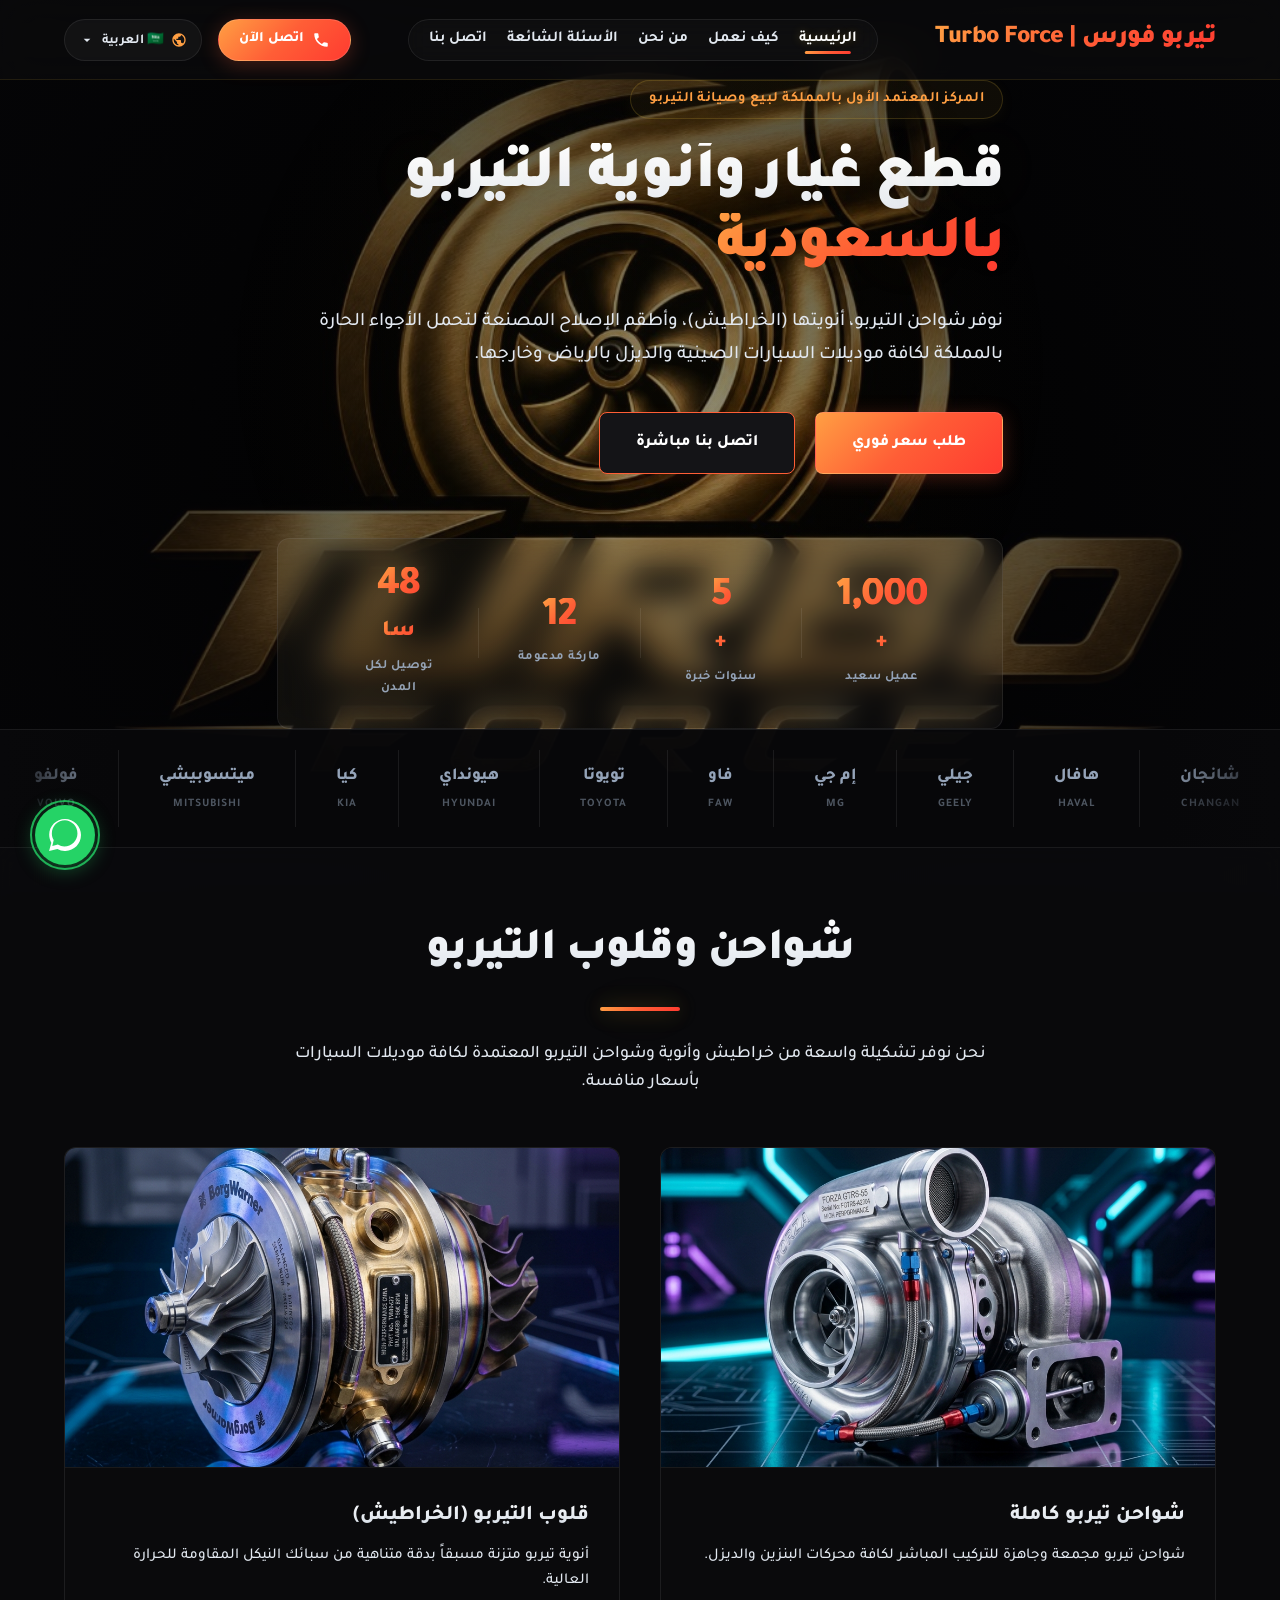
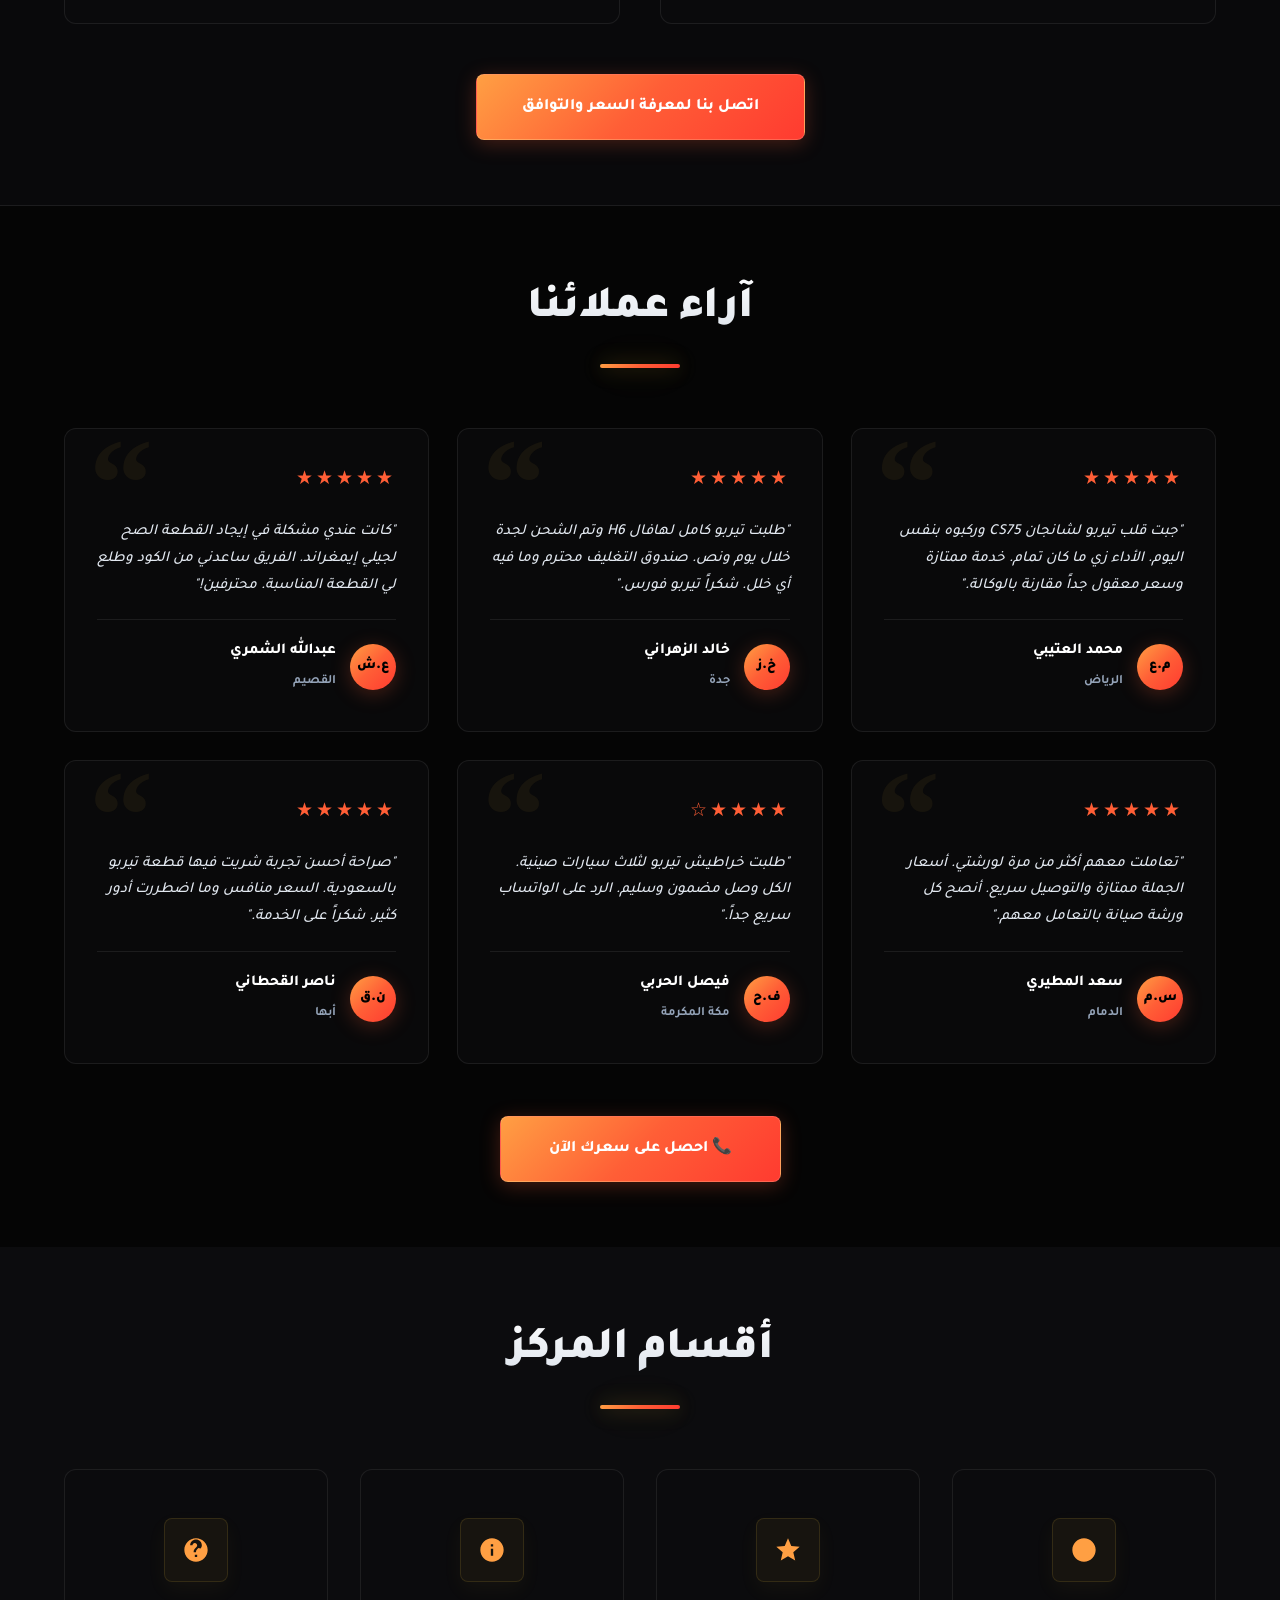
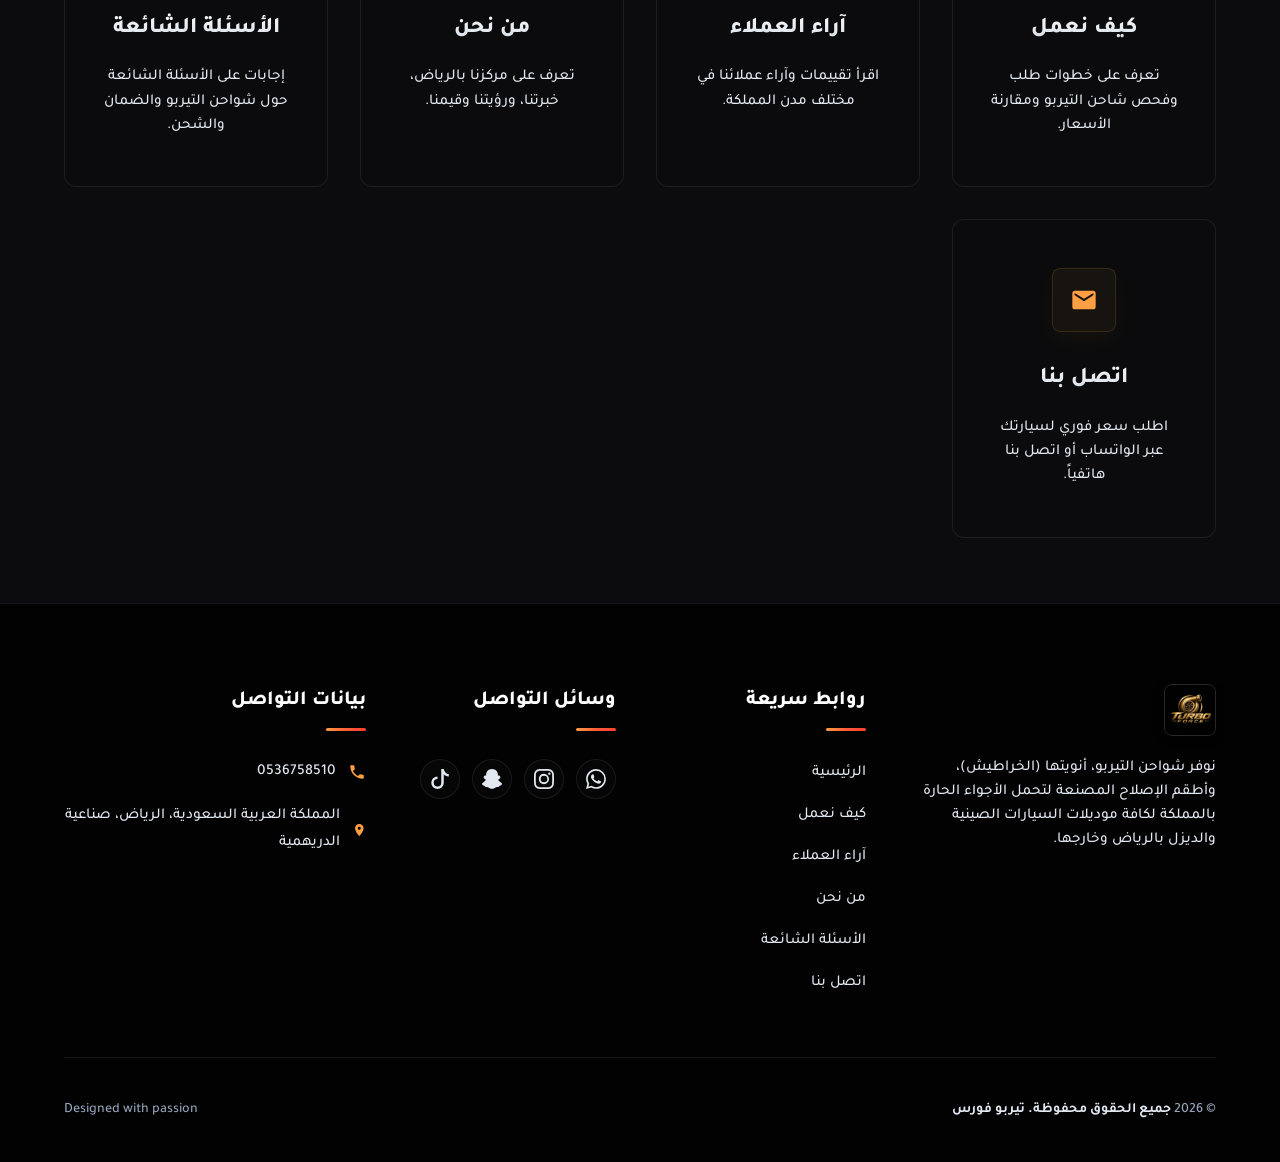
==== commit bd45b4c9: "Add files via upload" ====
--- a/index.html
+++ b/index.html
@@ -146,7 +146,7 @@
         </div>
     </section>
 
-    <!-- Gallery Section -->
+    <!-- Gallery Section (Embedded in Homepage) -->
     <section class="gallery-section section-padding" id="gallery">
         <div class="container">
             <h2 class="section-title" data-i18n="gallery_title">شواحن وقلوب التيربو</h2>
@@ -156,7 +156,7 @@
             <div class="gallery-grid">
                 <div class="gallery-card">
                     <div class="gallery-img-wrapper">
-                        <img src="assets/complete_turbo.png" alt="Complete Turbocharger" style="cursor: pointer;">
+                        <img src="assets/complete_turbo.png" alt="Complete Turbocharger">
                     </div>
                     <div class="gallery-info">
                         <h3 data-i18n="gallery_item1_title">شواحن تيربو كاملة</h3>
@@ -165,7 +165,7 @@
                 </div>
                 <div class="gallery-card">
                     <div class="gallery-img-wrapper">
-                        <img src="assets/turbo_core_cartridge.png" alt="Turbocharger Core Cartridge CHRA" style="cursor: pointer;">
+                        <img src="assets/turbo_core_cartridge.png" alt="Turbocharger Core Cartridge CHRA">
                     </div>
                     <div class="gallery-info">
                         <h3 data-i18n="gallery_item2_title">قلب التيربو (الخراطيش)</h3>
@@ -179,7 +179,7 @@
         </div>
     </section>
 
-    <!-- Customer Reviews Section -->
+
     <section class="reviews section-padding" id="reviews">
         <div class="container">
             <h2 class="section-title" data-i18n="reviews_title">آراء عملائنا</h2>
@@ -271,16 +271,7 @@
             <h2 class="section-title" data-i18n="home_cards_title">أقسام المركز</h2>
             <div class="features-grid">
                 
-                <!-- Card 1: Gallery -->
-                <a href="gallery.html" class="feature-card">
-                    <div class="feature-icon">
-                        <svg viewBox="0 0 24 24"><path d="M21 19V5c0-1.1-.9-2-2-2H5c-1.1 0-2 .9-2 2v14c0 1.1.9 2 2 2h14c1.1 0 2-.9 2-2zM8.5 13.5l2.5 3.01L14.5 12l4.5 6H5l3.5-4.5z"/></svg>
-                    </div>
-                    <h3 data-i18n="nav_gallery">معرض الصور</h3>
-                    <p data-i18n="home_card_gallery_desc">تصفح صور شواحن وقلوب التيربو المتوفرة لدينا.</p>
-                </a>
-
-                <!-- Card 2: How It Works -->
+                <!-- Card 1: How It Works -->
                 <a href="how-it-works.html" class="feature-card">
                     <div class="feature-icon">
                         <svg viewBox="0 0 24 24"><path d="M22 12c0-5.52-4.48-10-10-10S2 6.48 2 12s4.48 10 10 10 10-4.48 10-10zM6 13h8c.55 0 1-.45 1-1s-.45-1-1-1H6c-.55 0-1 .45-1 1s.45 1 1 1zm0-4h12c.55 0 1-.45 1-1s-.45-1-1-1H6c-.55 0-1 .45-1 1s.45 1 1 1zm0 8h10c.55 0 1-.45 1-1s-.45-1-1-1H6c-.55 0-1 .45-1 1s.45 1 1 1z"/></svg>
@@ -329,11 +320,7 @@
         </div>
     </section>
 
-    <!-- Lightbox Modal for Image Preview -->
-    <div id="imageLightbox" class="lightbox-modal">
-        <span class="lightbox-close" id="lightboxClose">&times;</span>
-        <img class="lightbox-content" id="lightboxImg" alt="Enlarged Preview">
-    </div>
+
 
 </body>
 </html>
--- a/style.css
+++ b/style.css
@@ -144,7 +144,7 @@
 }
 
 /* Frosted glass overlays for content sections */
-.gallery-section, 
+.gallery-section,
 .faq, 
 .contact, 
 .catalog,
@@ -359,50 +359,124 @@
     animation: phoneShake 1.2s ease-in-out infinite;
 }
 
-/* Lang Select Dropdown */
-.lang-select {
+/* Custom Language Switcher */
+.lang-switcher {
+    position: relative;
+}
+
+.lang-trigger {
     display: inline-flex;
     align-items: center;
+    gap: 7px;
     height: 42px;
-    background: rgba(255, 255, 255, 0.03);
+    padding: 0 14px;
+    background: rgba(255, 255, 255, 0.04);
     border: 1px solid var(--border-glass);
+    color: var(--text-secondary);
+    border-radius: 50px;
+    font-size: 0.85rem;
+    font-weight: 600;
+    cursor: pointer;
+    transition: var(--transition);
+    white-space: nowrap;
+    font-family: inherit;
+}
+
+.lang-trigger:hover {
+    background: rgba(255, 255, 255, 0.07);
+    border-color: rgba(255, 255, 255, 0.2);
     color: var(--text-primary);
-    padding: 0 16px;
-    border-radius: 30px;
-    font-size: 0.85rem;
-    font-weight: 700;
+}
+
+.lang-globe {
+    width: 16px;
+    height: 16px;
+    fill: var(--accent-start);
+    flex-shrink: 0;
+}
+
+.lang-current {
+    max-width: 80px;
+    overflow: hidden;
+    text-overflow: ellipsis;
+}
+
+.lang-chevron {
+    width: 16px;
+    height: 16px;
+    fill: currentColor;
+    transition: transform 0.3s ease;
+    flex-shrink: 0;
+}
+
+.lang-switcher.open .lang-chevron {
+    transform: rotate(180deg);
+}
+
+.lang-dropdown {
+    position: absolute;
+    top: calc(100% + 10px);
+    inset-inline-end: 0;
+    width: 180px;
+    background: rgba(14, 14, 18, 0.97);
+    border: 1px solid var(--border-glass);
+    border-radius: 16px;
+    backdrop-filter: blur(20px);
+    box-shadow: 0 20px 50px rgba(0,0,0,0.5), 0 0 0 1px rgba(255,255,255,0.03);
+    padding: 8px;
+    z-index: 1100;
+    opacity: 0;
+    transform: translateY(-8px) scale(0.97);
+    pointer-events: none;
+    transition: opacity 0.22s ease, transform 0.22s ease;
+}
+
+.lang-switcher.open .lang-dropdown {
+    opacity: 1;
+    transform: translateY(0) scale(1);
+    pointer-events: all;
+}
+
+.lang-option {
+    display: flex;
+    align-items: center;
+    gap: 10px;
+    width: 100%;
+    padding: 9px 12px;
+    background: transparent;
+    border: none;
+    border-radius: 10px;
+    color: var(--text-secondary);
+    font-size: 0.88rem;
+    font-weight: 600;
     cursor: pointer;
-    transition: var(--transition);
-    outline: none;
-    appearance: none;
-    -webkit-appearance: none;
-    -moz-appearance: none;
-    padding-right: 32px;
-    background-image: url("data:image/svg+xml;utf8,<svg xmlns='http://www.w3.org/2000/svg' width='24' height='24' viewBox='0 0 24 24' fill='none' stroke='%23d4af37' stroke-width='2' stroke-linecap='round' stroke-linejoin='round'><polyline points='6 9 12 15 18 9'></polyline></svg>");
-    background-repeat: no-repeat;
-    background-position: right 10px center;
-    background-size: 14px;
-    box-sizing: border-box;
-}
-
-.lang-select:hover {
-    background-color: rgba(212, 175, 55, 0.08);
-    border-color: var(--accent-start);
-    box-shadow: 0 0 15px rgba(212, 175, 55, 0.15);
-}
-
-.lang-select option {
-    background: #0c0c0e;
+    transition: background 0.18s ease, color 0.18s ease;
+    text-align: start;
+    font-family: inherit;
+}
+
+.lang-option:hover {
+    background: rgba(255, 255, 255, 0.06);
     color: var(--text-primary);
-    font-weight: 600;
-}
-
-/* RTL overrides for select arrow positioning */
-[dir="rtl"] .lang-select {
-    padding-right: 16px;
-    padding-left: 32px;
-    background-position: left 10px center;
-}
+}
+
+.lang-option.active {
+    background: rgba(255, 94, 54, 0.12);
+    color: var(--accent-start);
+}
+
+.lang-flag {
+    font-size: 1.1rem;
+    line-height: 1;
+}
+
+.lang-name {
+    flex: 1;
+    overflow: hidden;
+    text-overflow: ellipsis;
+    white-space: nowrap;
+}
+
 
 /* Menu Toggle (Mobile) */
 .menu-toggle {
@@ -493,18 +567,7 @@
     display: inline-block;
 }
 
-.hero h1 span::after {
-    content: '';
-    position: absolute;
-    bottom: 8px;
-    left: 0;
-    width: 100%;
-    height: 6px;
-    background: var(--accent-gradient);
-    border-radius: 4px;
-    opacity: 0.3;
-    z-index: -1;
-}
+
 
 .hero p {
     font-size: 1.2rem;
@@ -1357,7 +1420,7 @@
         bottom: 0;
     }
 
-    .lang-select {
+    .lang-trigger {
         height: 40px;
     }
 
@@ -1513,15 +1576,14 @@
         width: 36px;
     }
 
-    .lang-select {
-        font-size: 0.75rem;
-        padding: 0 10px 0 28px;
+    .lang-trigger {
         height: 36px;
-    }
-
-    [dir="rtl"] .lang-select {
-        padding-right: 10px;
-        padding-left: 28px;
+        padding: 0 10px;
+        font-size: 0.8rem;
+    }
+
+    .lang-current {
+        display: none;
     }
 
     .faq-question {
@@ -1774,7 +1836,7 @@
     fill: currentColor;
 }
 
-/* Gallery Section Custom Premium Styles */
+/* Gallery Section Styles */
 .gallery-grid {
     display: grid;
     grid-template-columns: repeat(auto-fit, minmax(350px, 1fr));
@@ -1799,7 +1861,7 @@
     inset: 0;
     border-radius: var(--radius-md);
     padding: 1.5px;
-    background: linear-gradient(135deg, rgba(212, 175, 55, 0.2) 0%, rgba(170, 124, 17, 0.2) 100%);
+    background: linear-gradient(135deg, rgba(255, 94, 54, 0.25) 0%, rgba(255, 159, 67, 0.25) 100%);
     -webkit-mask: linear-gradient(#fff 0 0) content-box, linear-gradient(#fff 0 0);
     -webkit-mask-composite: xor;
     mask-composite: exclude;
@@ -1811,7 +1873,7 @@
 .gallery-card:hover {
     transform: translateY(-8px);
     background: var(--bg-glass-hover);
-    box-shadow: var(--shadow-premium), var(--shadow-glow);
+    box-shadow: 0 20px 40px rgba(0,0,0,0.4), 0 0 30px rgba(255, 94, 54, 0.1);
 }
 
 .gallery-card:hover::before {
@@ -1823,7 +1885,7 @@
     width: 100%;
     height: 320px;
     overflow: hidden;
-    background: rgba(0, 0, 0, 0.2);
+    background: rgba(0, 0, 0, 0.3);
     border-bottom: 1px solid var(--border-glass);
 }
 
@@ -1831,11 +1893,11 @@
     width: 100%;
     height: 100%;
     object-fit: cover;
-    transition: var(--transition);
+    transition: transform 0.5s ease;
 }
 
 .gallery-card:hover .gallery-img-wrapper img {
-    transform: scale(1.08);
+    transform: scale(1.06);
 }
 
 .gallery-info {
@@ -1843,6 +1905,21 @@
     display: flex;
     flex-direction: column;
     flex-grow: 1;
+}
+
+.gallery-info h3 {
+    font-size: 1.3rem;
+    font-weight: 800;
+    margin-bottom: 10px;
+    background: linear-gradient(180deg, #fff 0%, #cbd5e1 100%);
+    -webkit-background-clip: text;
+    -webkit-text-fill-color: transparent;
+}
+
+.gallery-info p {
+    color: var(--text-secondary);
+    font-size: 0.95rem;
+    line-height: 1.6;
 }
 
 /* Floating WhatsApp Widget Styles */
@@ -2017,65 +2094,7 @@
     }
 }
 
-/* Lightbox Modal */
-.lightbox-modal {
-    display: none;
-    position: fixed;
-    z-index: 2000;
-    padding-top: 60px;
-    left: 0;
-    top: 0;
-    width: 100%;
-    height: 100%;
-    overflow: auto;
-    background-color: rgba(5, 5, 5, 0.95);
-    backdrop-filter: blur(10px);
-}
-
-.lightbox-content {
-    margin: auto;
-    display: block;
-    width: 80%;
-    max-width: 700px;
-    max-height: 80vh;
-    object-fit: contain;
-    border-radius: var(--radius-md);
-    border: 1px solid rgba(255, 255, 255, 0.15);
-    animation: zoomIn 0.3s ease;
-}
-
-@keyframes zoomIn {
-    from { transform: scale(0.9); opacity: 0; }
-    to { transform: scale(1); opacity: 1; }
-}
-
-.lightbox-close {
-    position: absolute;
-    top: 30px;
-    right: 45px;
-    color: var(--text-secondary);
-    font-size: 40px;
-    font-weight: bold;
-    transition: var(--transition);
-    cursor: pointer;
-}
-
-.lightbox-close:hover,
-.lightbox-close:focus {
-    color: var(--text-primary);
-    text-decoration: none;
-    transform: scale(1.1);
-}
-
-@media only screen and (max-width: 700px){
-    .lightbox-content {
-        width: 100%;
-    }
-    .lightbox-close {
-        right: 20px;
-        top: 20px;
-    }
-}
+
 /* About Section Stats Grid Styling */
 .about-stats-grid {
     display: grid;
@@ -2535,10 +2554,7 @@
     animation: underlinePulse 2.5s ease-in-out infinite;
 }
 
-@keyframes underlinePulse {
-    0%, 100% { opacity: 0.3; }
-    50% { opacity: 0.65; }
-}
+
 
 /* =====================================================
    SECTION ENTRY ANIMATIONS (Intersection Observer)
